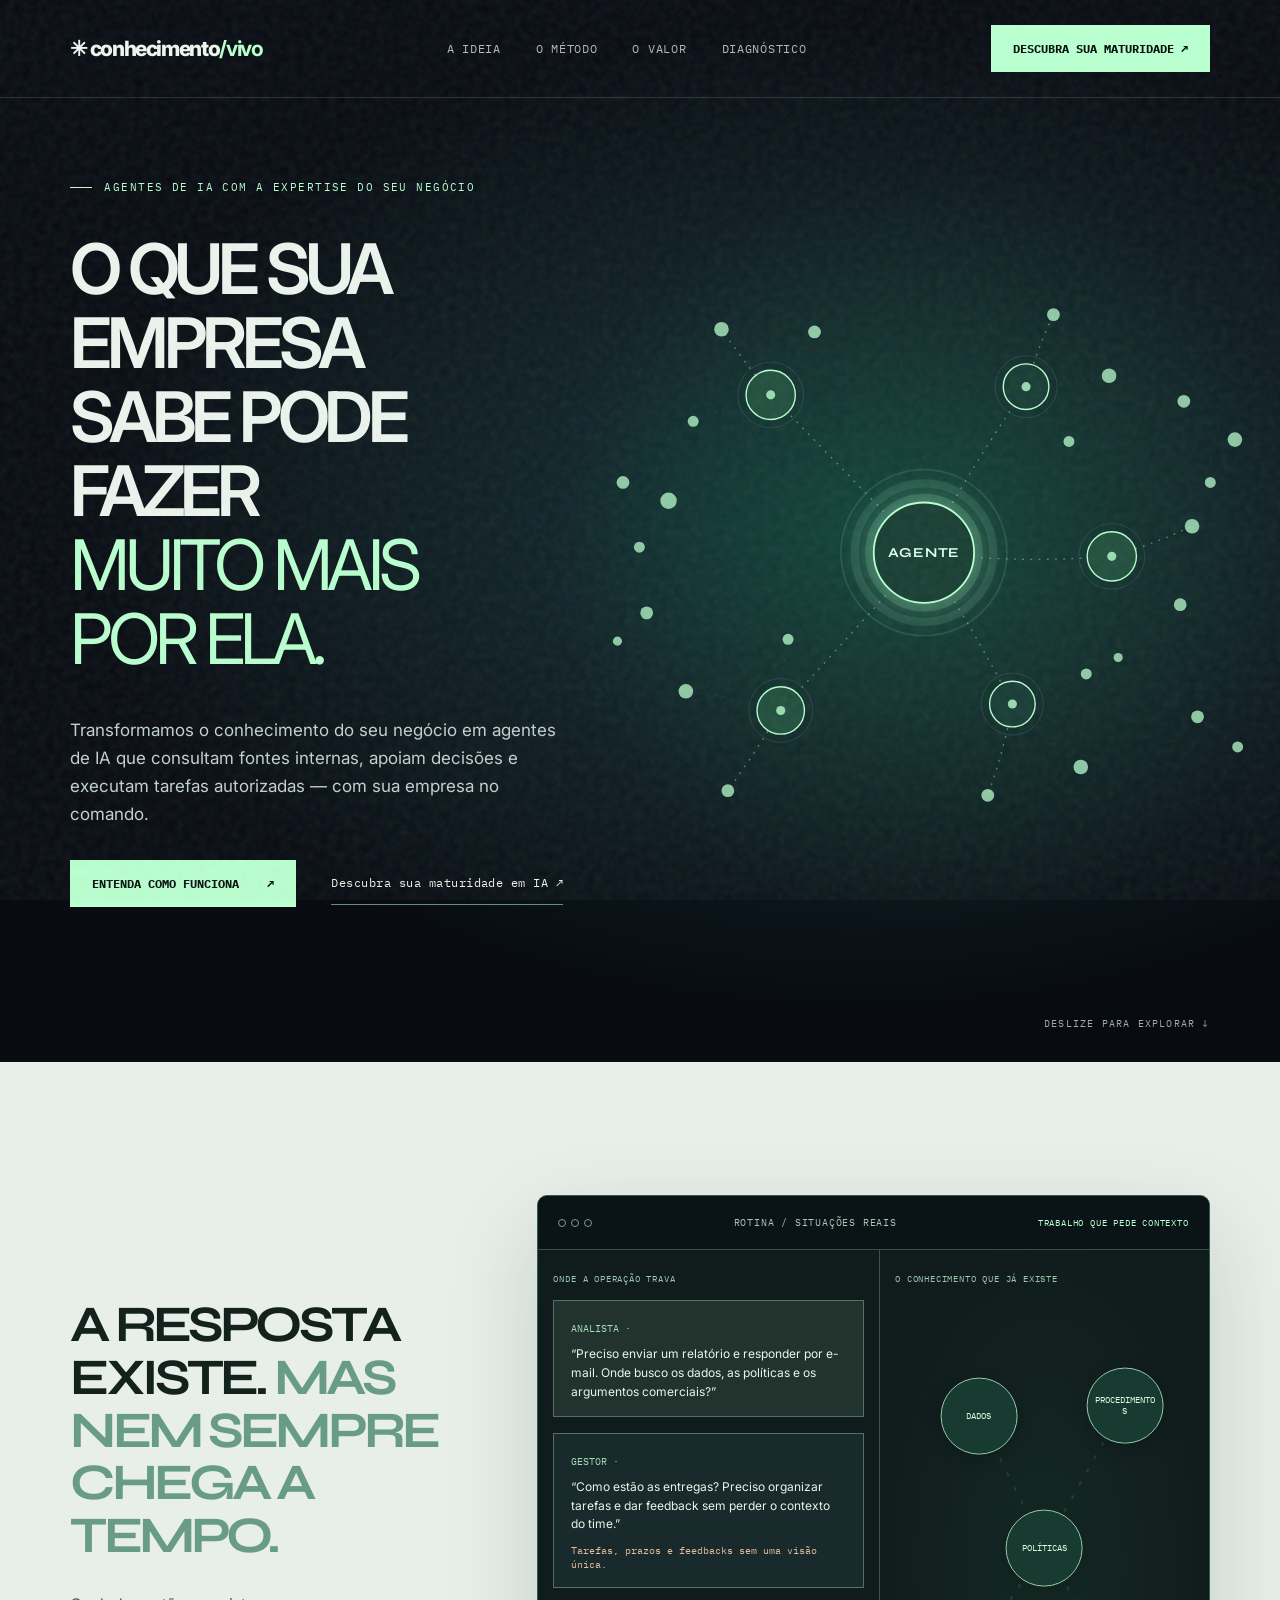
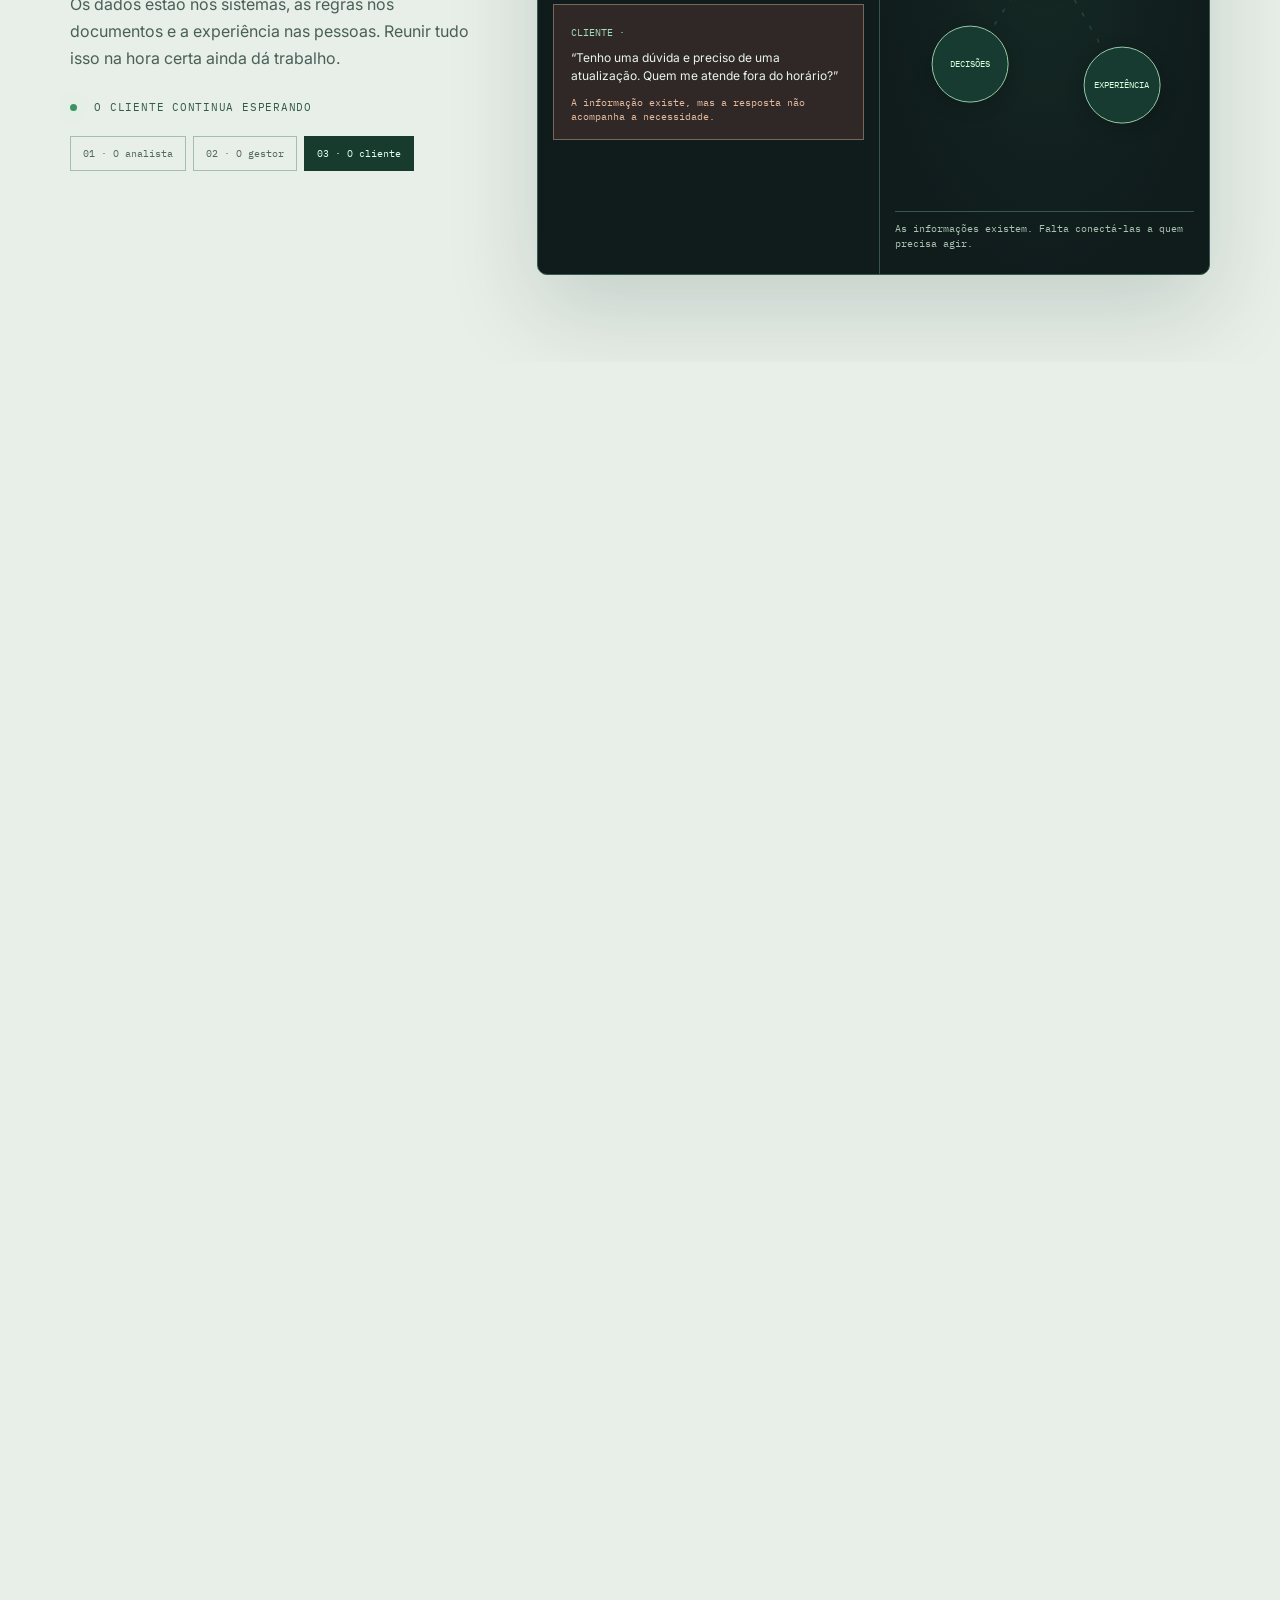
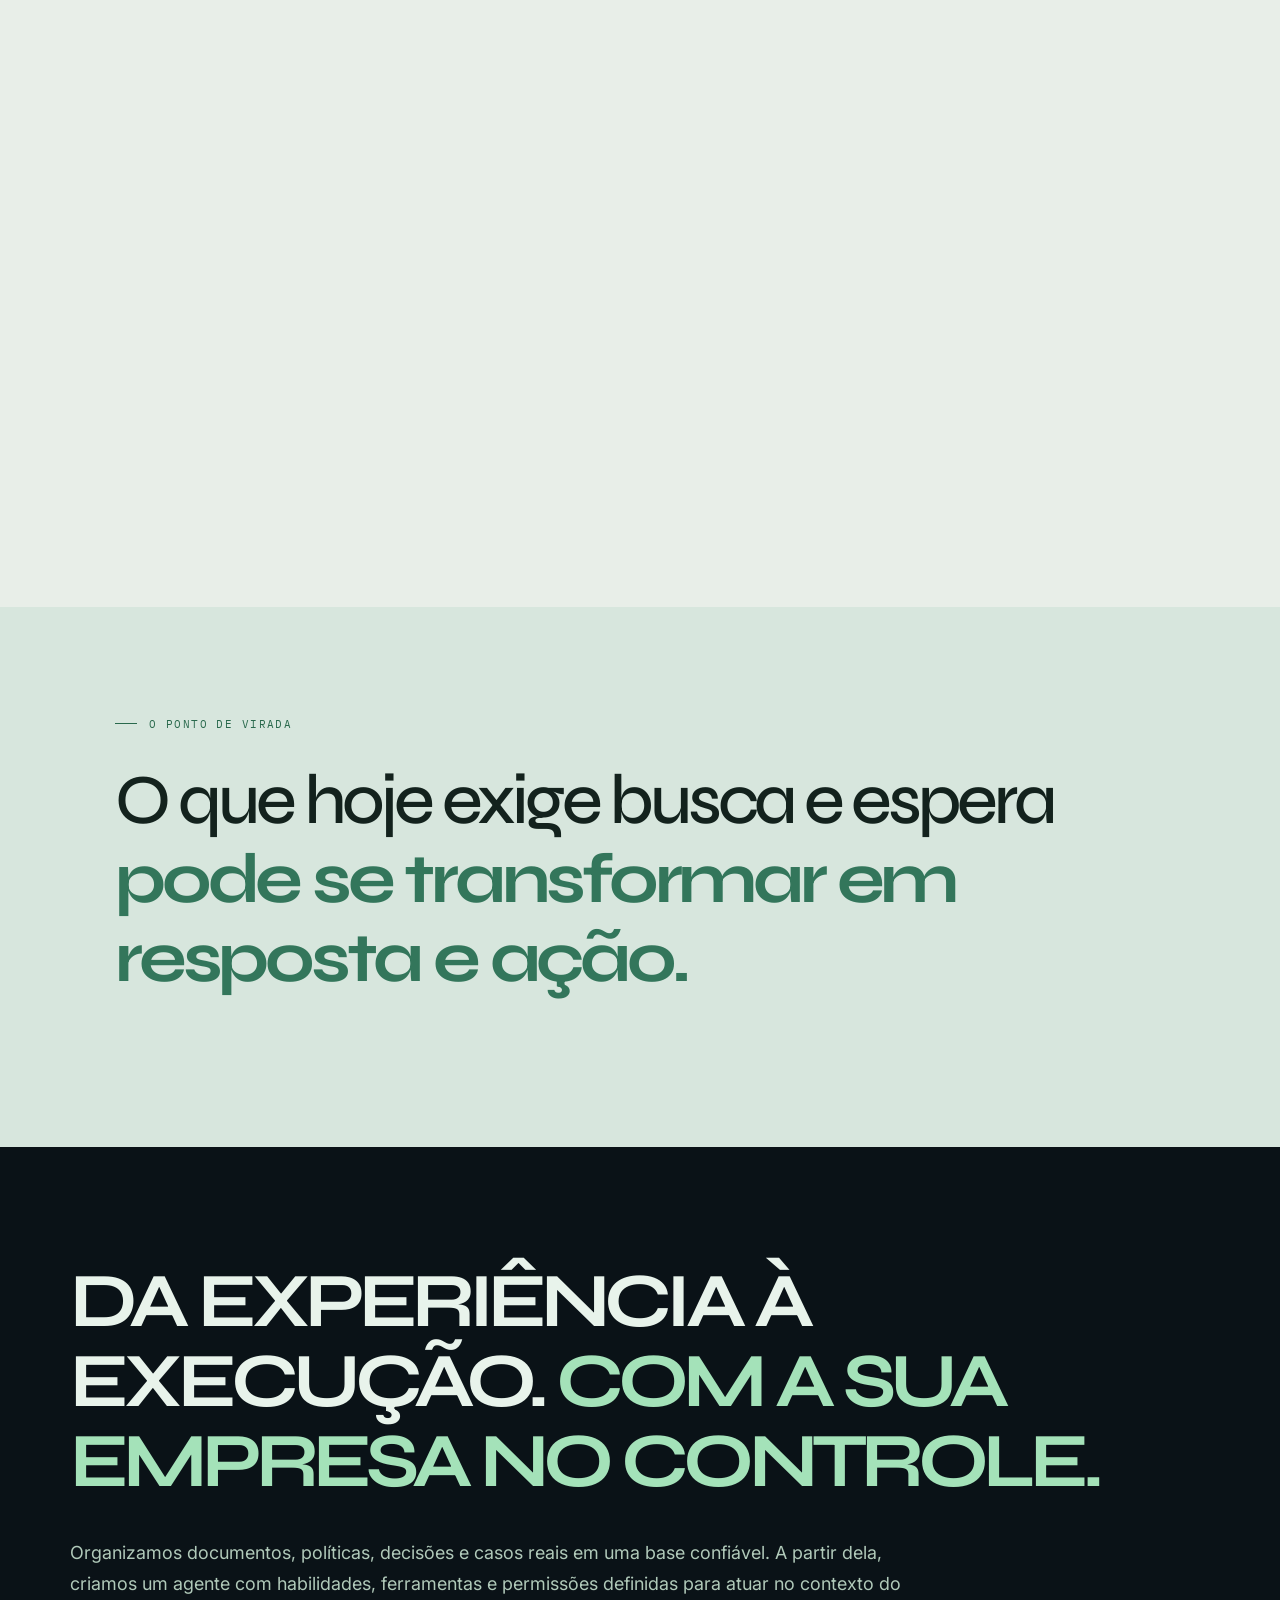
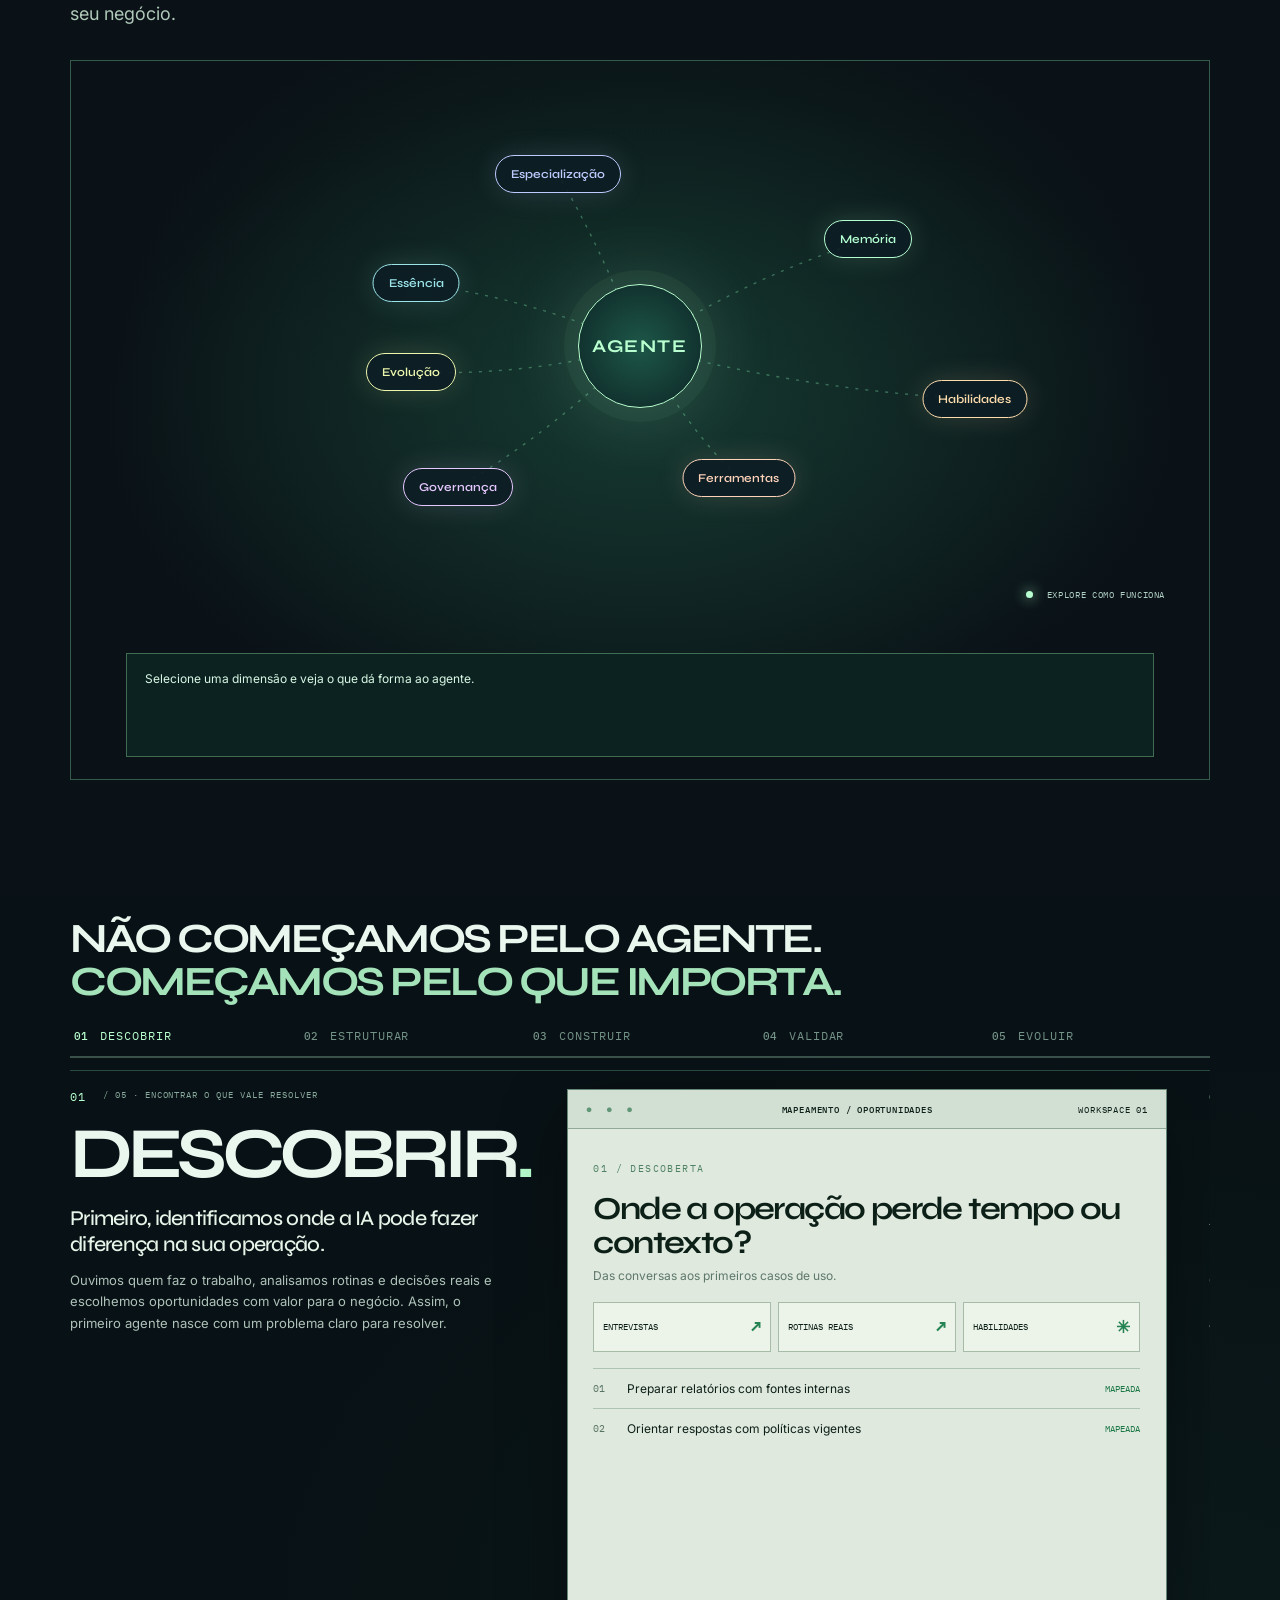
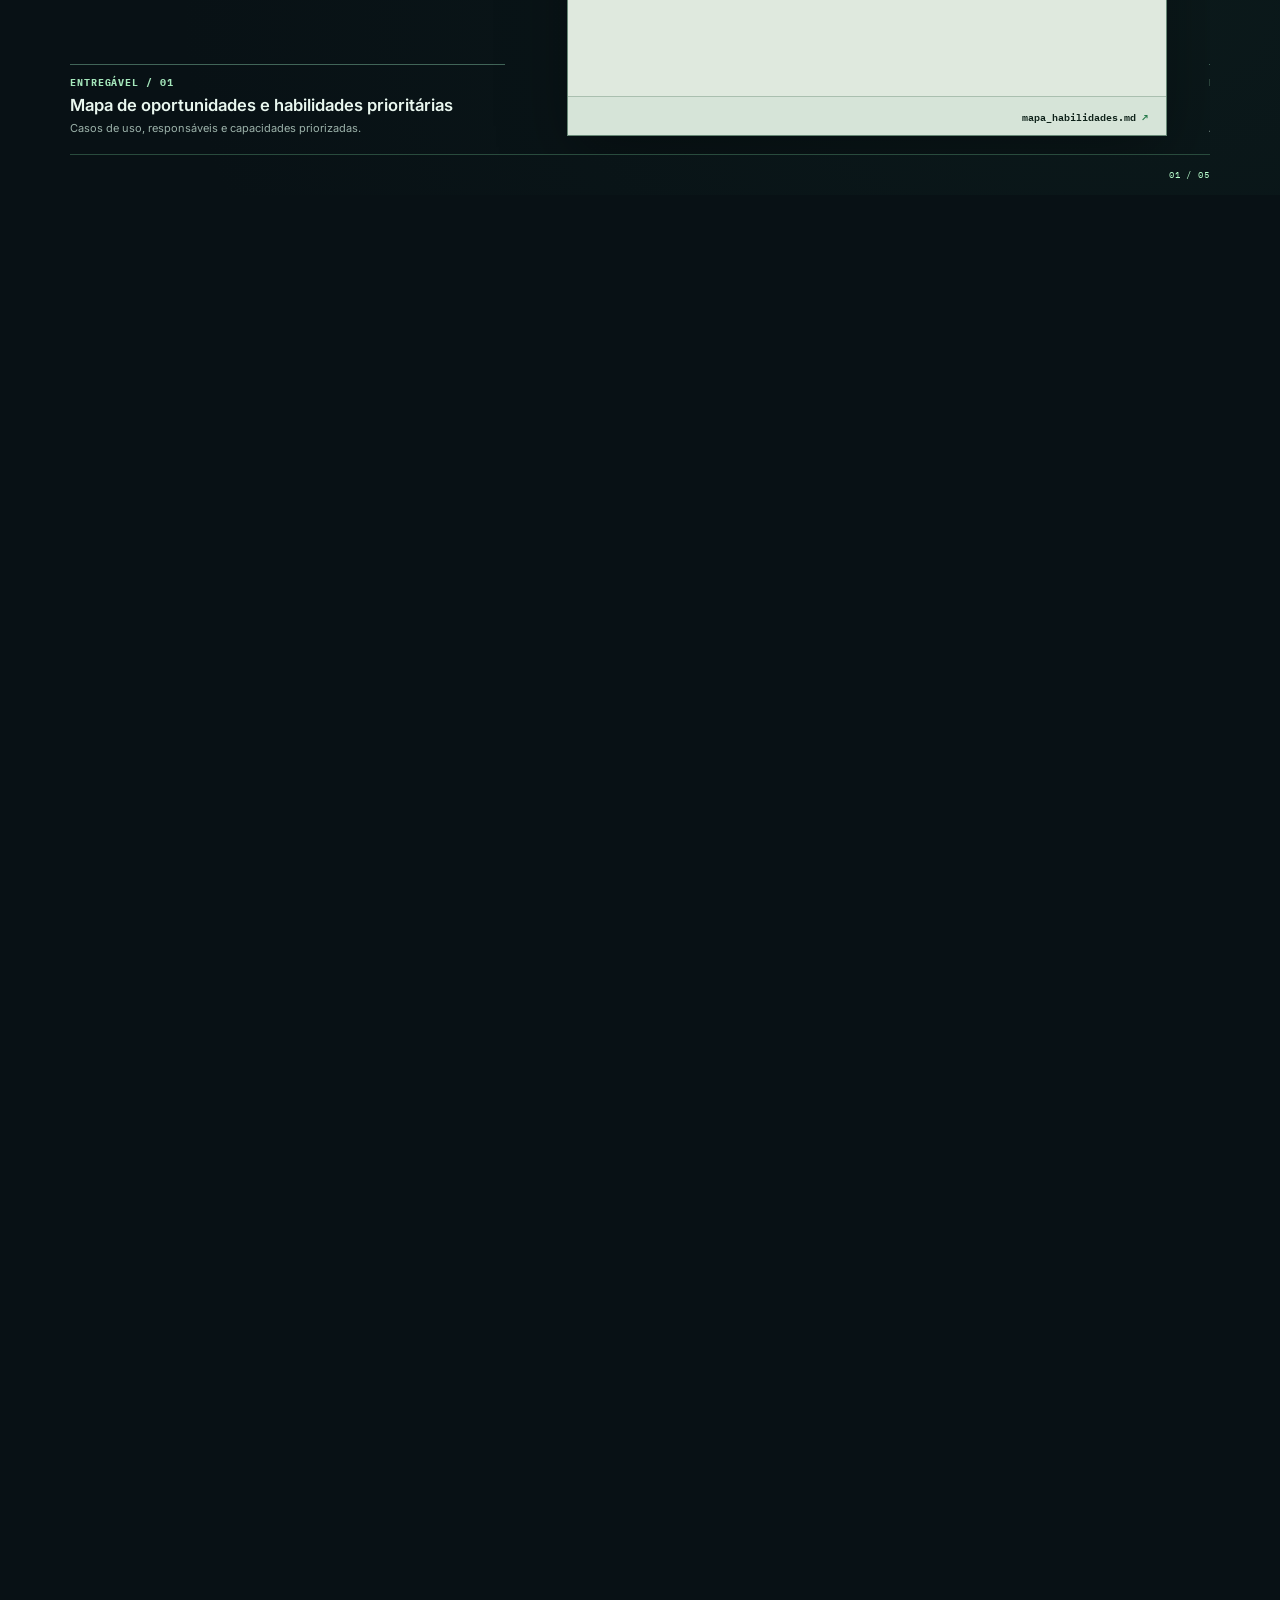
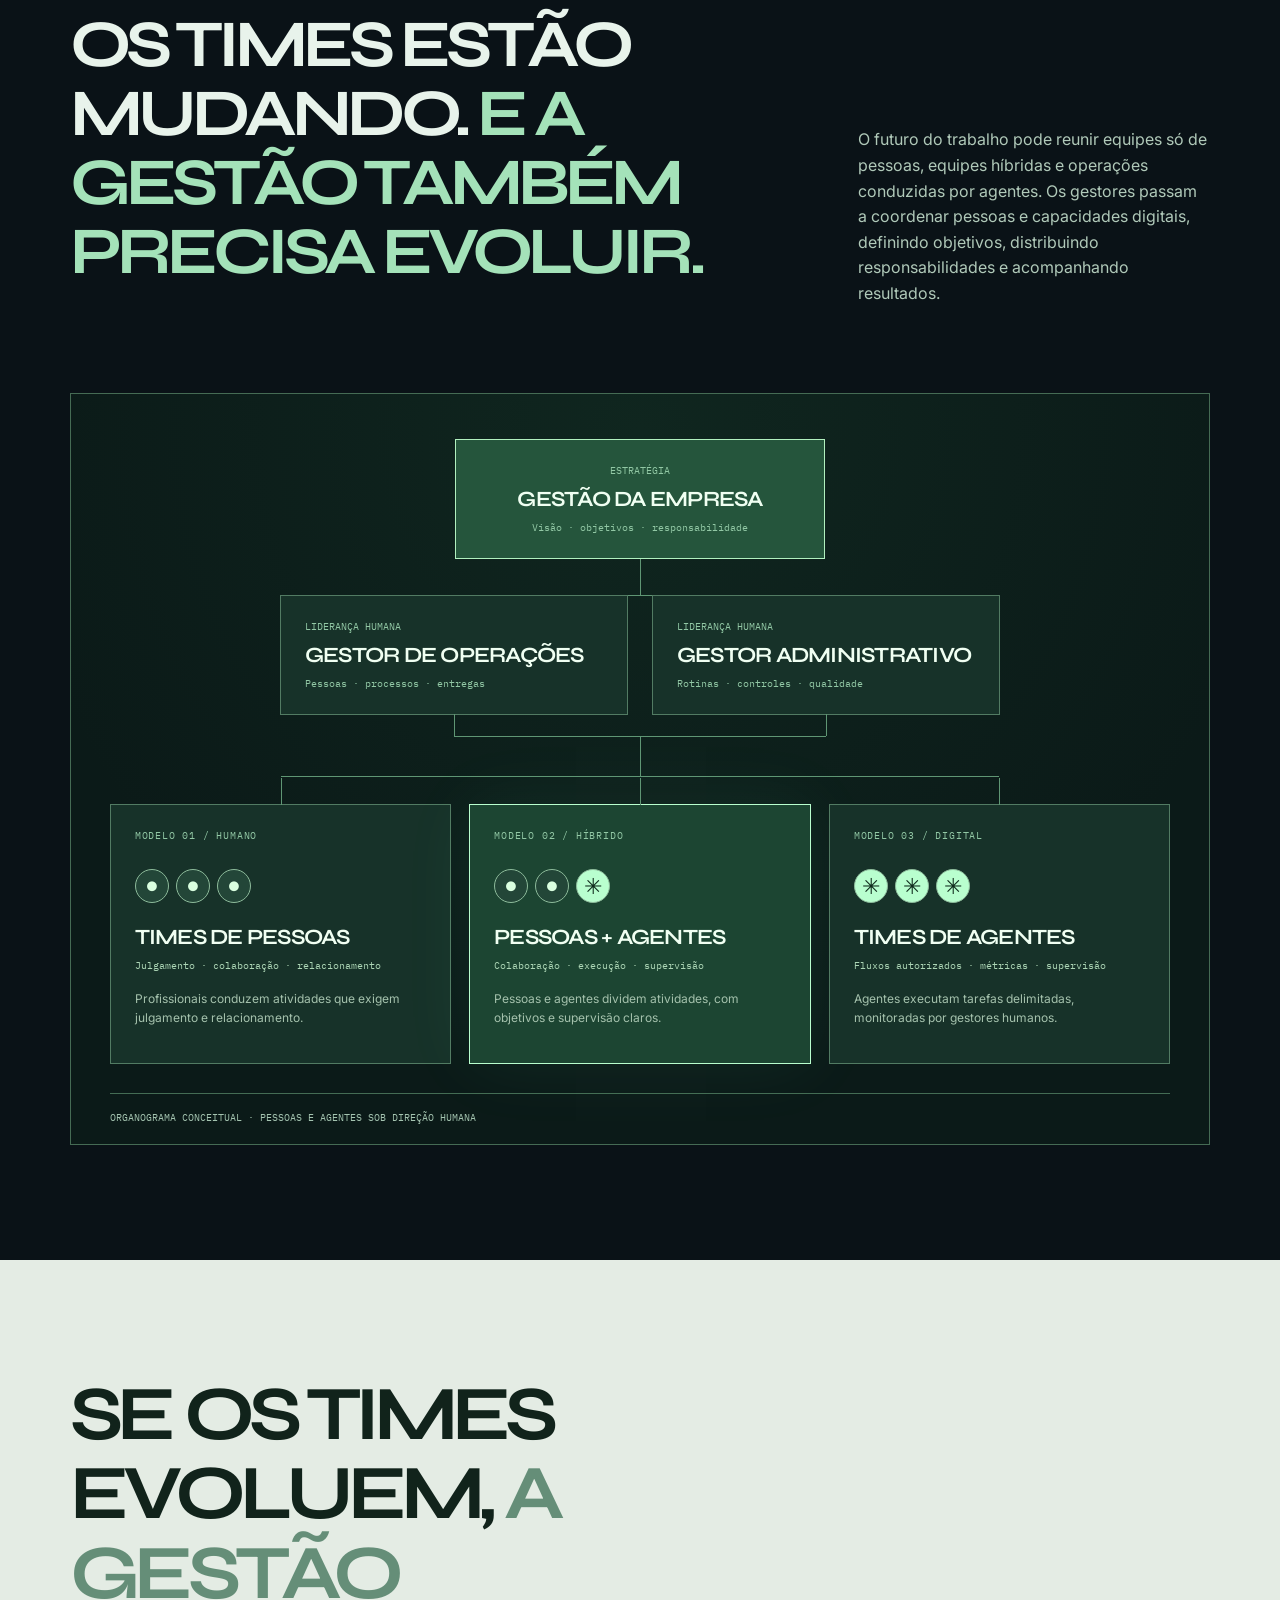
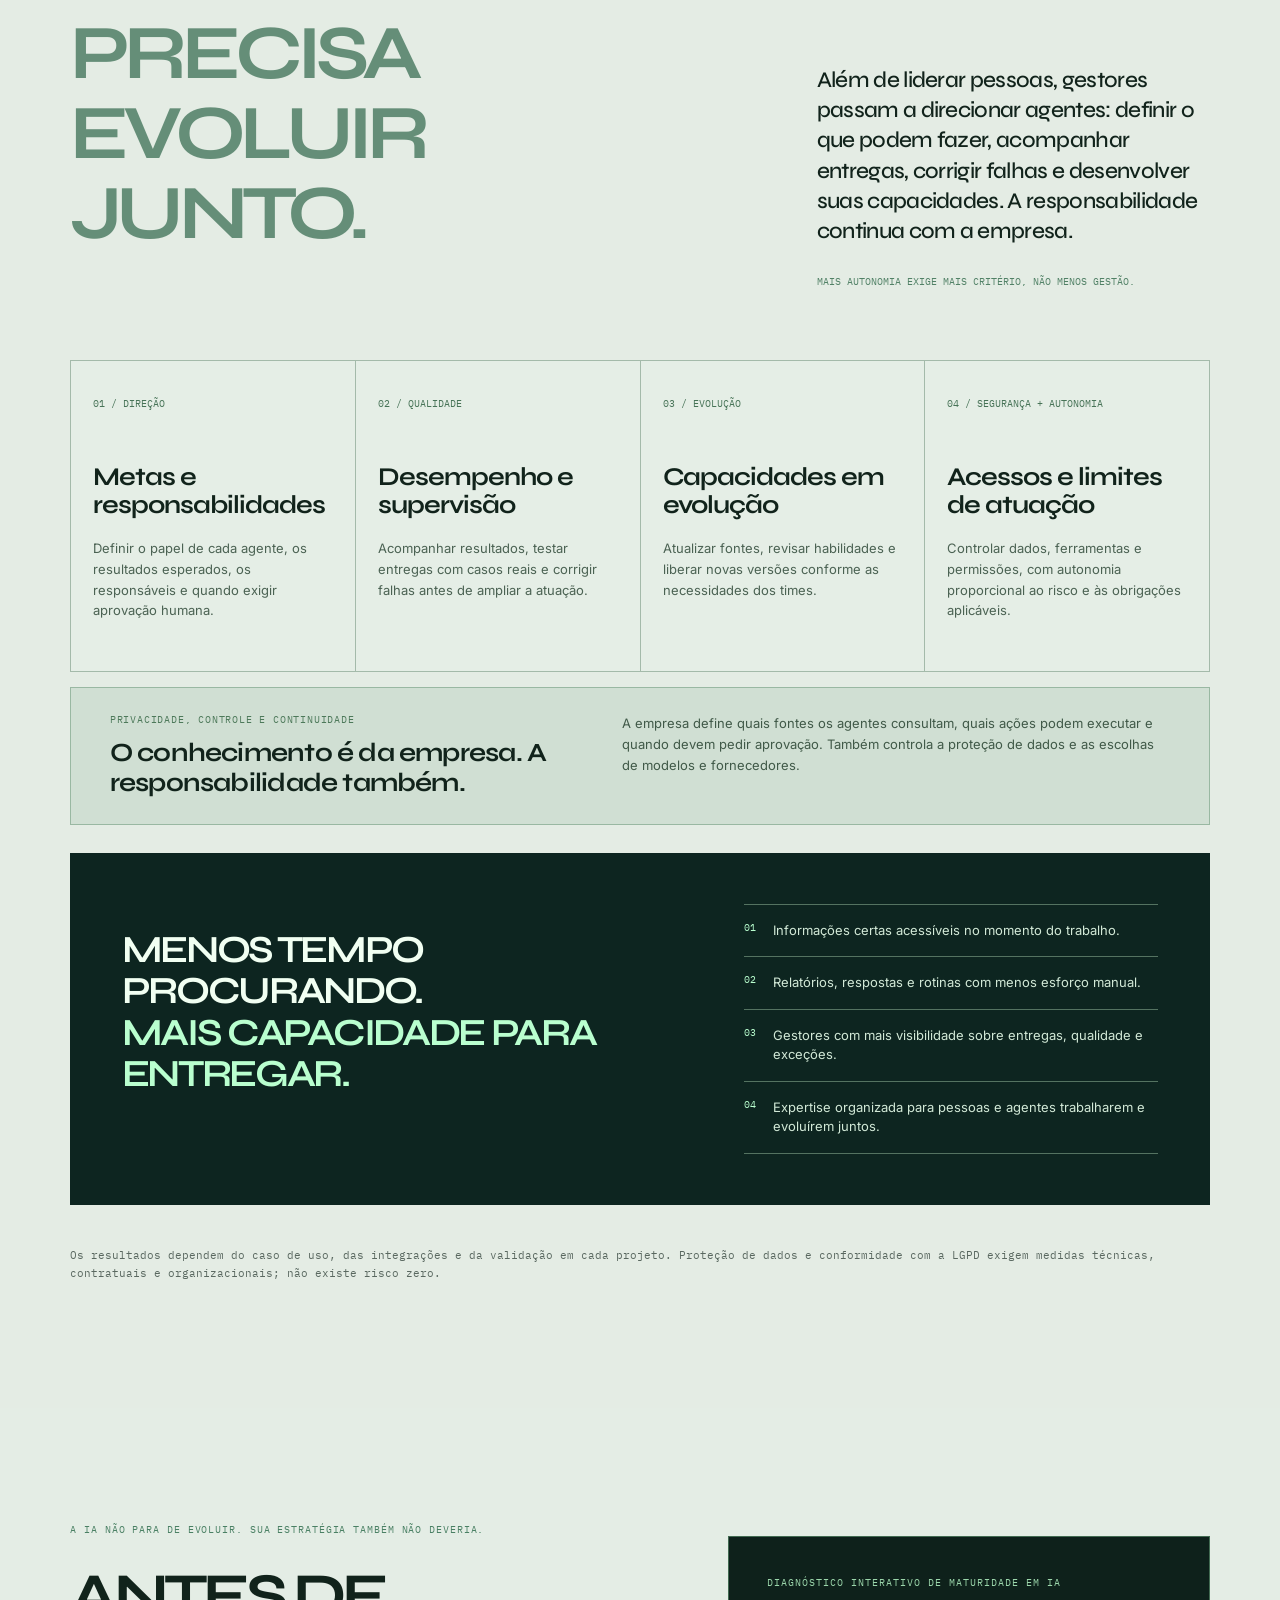
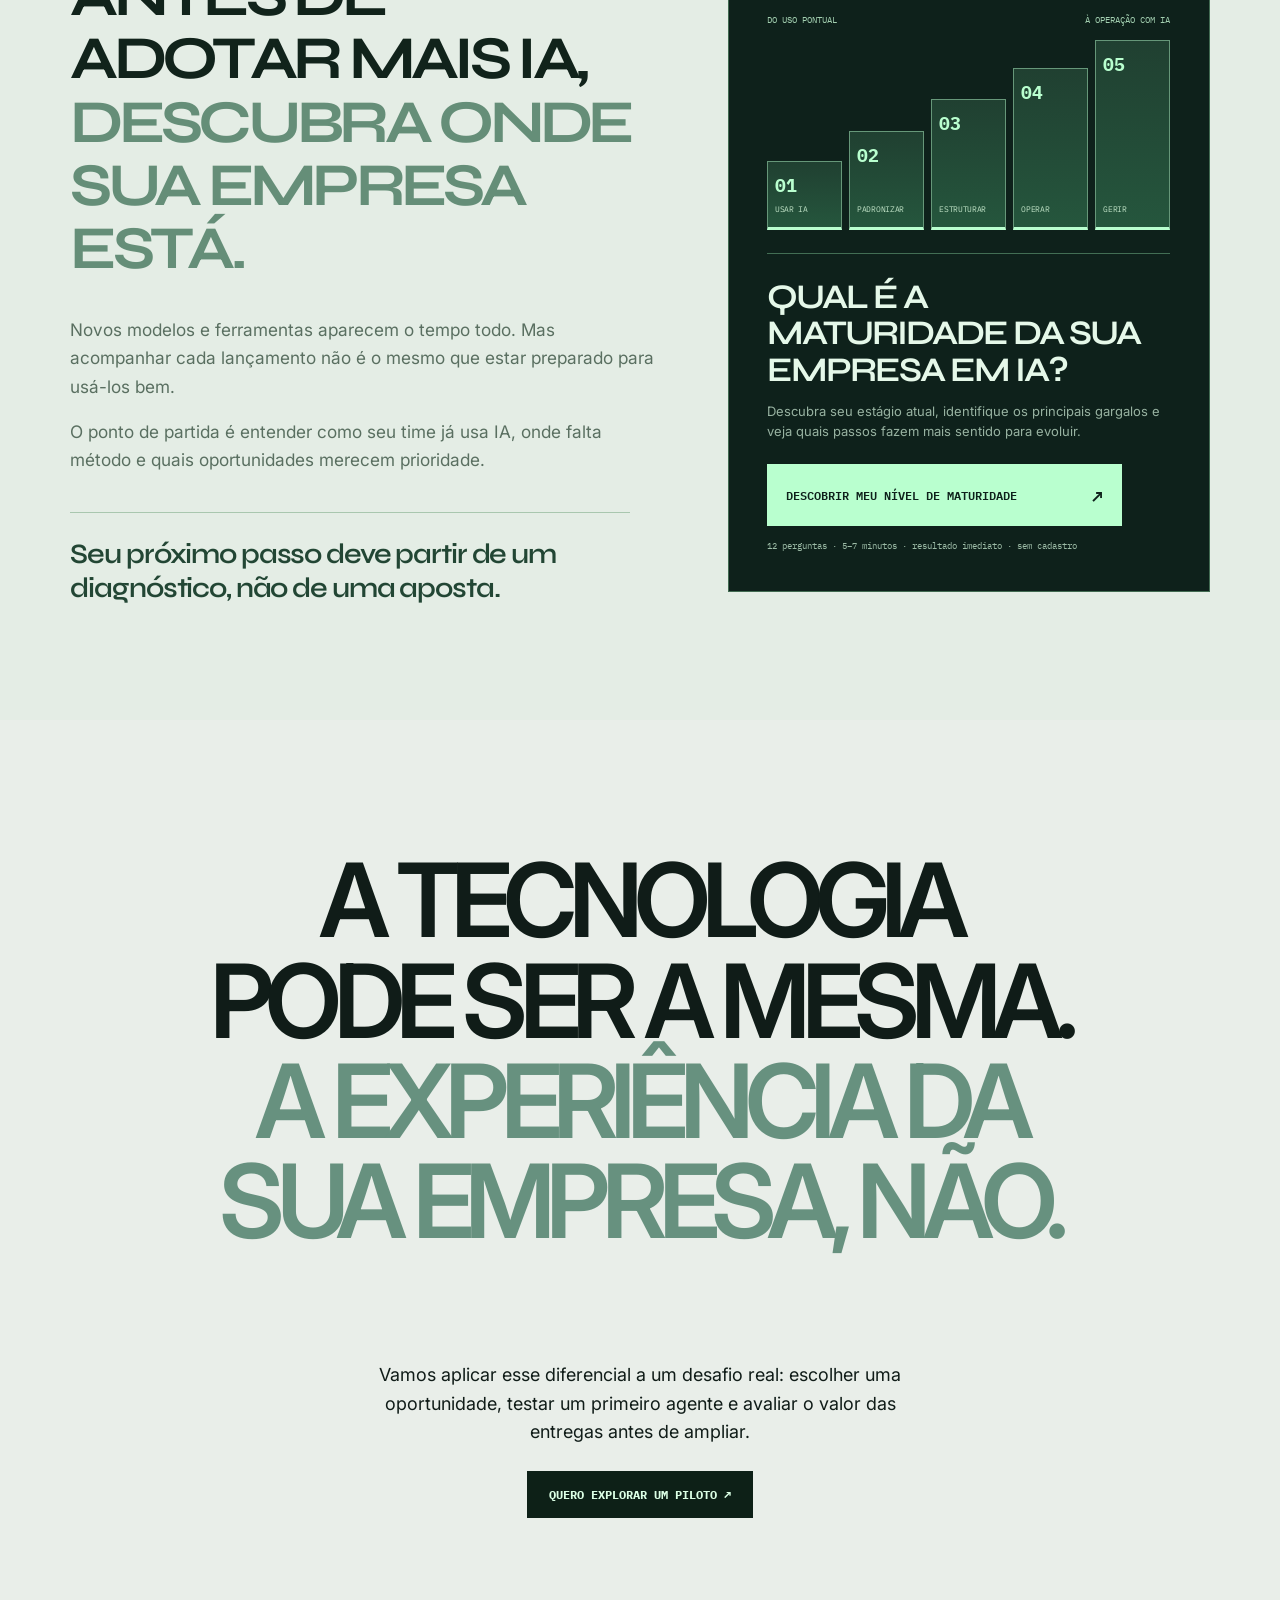
==== index.html @ 3fae603f "revert(v14): restaurar landing exatamente como V13 aprovada" ====
<!doctype html>
<html lang="pt-BR"><head><meta charset="UTF-8"><meta name="viewport" content="width=device-width,initial-scale=1"><meta name="theme-color" content="#080c12"><meta name="description" content="A inteligência da sua empresa está nas pessoas, nas decisões e nos critérios. Descubra como transformá-la em IA especializada, estruturada e avaliável."><title>Conhecimento Vivo — Transforme conhecimento em um ativo digital</title><link rel="preconnect" href="https://fonts.googleapis.com"><link rel="preconnect" href="https://fonts.gstatic.com" crossorigin><link href="https://fonts.googleapis.com/css2?family=IBM+Plex+Mono:wght@400;500;600&family=Inter:wght@400;500;600;700&family=Syne:wght@400;500;600;700;800&display=swap" rel="stylesheet"><style>
:root{--bg:#080c12;--fg:#ecf5ee;--muted:#9babaa;--a:#b9ffcf;--line:#29403f;--display:Syne,Arial,sans-serif;--mono:'IBM Plex Mono',monospace}*{box-sizing:border-box}html{scroll-behavior:smooth}body{margin:0;background:var(--bg);color:var(--fg);font-family:Inter,Arial,sans-serif;overflow-x:hidden}a{color:inherit;text-decoration:none}button{font:inherit;cursor:pointer}button:focus-visible,a:focus-visible{outline:3px solid var(--a);outline-offset:4px}::selection{background:var(--a);color:var(--bg)}.grain{pointer-events:none;position:fixed;inset:0;z-index:12;opacity:.08;background-image:url("data:image/svg+xml,%3Csvg viewBox='0 0 180 180' xmlns='http://www.w3.org/2000/svg'%3E%3Cfilter id='n'%3E%3CfeTurbulence type='fractalNoise' baseFrequency='.62' numOctaves='3' stitchTiles='stitch'/%3E%3C/filter%3E%3Crect width='100%25' height='100%25' filter='url(%23n)'/%3E%3C/svg%3E")}.nav{position:absolute;z-index:15;top:0;left:0;right:0;display:flex;align-items:center;justify-content:space-between;padding:25px 5.5%;border-bottom:1px solid #ffffff24}.mark{font-weight:800;letter-spacing:-.065em;font-size:21px}.mark b{color:var(--a)}.navlinks{display:flex;align-items:center;gap:35px;font:12px var(--mono);text-transform:uppercase;letter-spacing:.06em}.navlinks a{opacity:.74;transition:opacity .2s}.navlinks a:hover{opacity:1}.nav .action,.primary{border:1px solid var(--a);background:var(--a);color:#08120e;padding:15px 21px;font:700 12px var(--mono);text-transform:uppercase;display:inline-flex;gap:28px;align-items:center;justify-content:space-between;transition:transform .2s,box-shadow .2s}.nav .action:hover,.primary:hover{transform:translateY(-3px);box-shadow:0 12px 45px #aaffbd28}.hamburger{display:none;background:none;color:white;border:1px solid #ffffff55;padding:9px 12px}.hero{min-height:min(950px,100svh);min-height:max(720px,100svh);position:relative;isolation:isolate;display:flex;align-items:center;overflow:hidden}.hero:before{content:"";position:absolute;z-index:-2;inset:0;background:radial-gradient(ellipse at 67% 49%,#0c3838 0,#102429 24%,#080c12 64%)}#livingCanvas{position:absolute;inset:0;z-index:-1;width:100%;height:100%;opacity:.98}.hero-content{padding:155px 5.5% 95px;width:min(100%,1100px);position:relative;z-index:2;pointer-events:none}.hero-content a,.hero-content button{pointer-events:auto}.eyebrow{font:11px var(--mono);letter-spacing:.13em;text-transform:uppercase;color:var(--a);display:flex;align-items:center;gap:12px}.eyebrow:before{content:"";display:block;width:22px;height:1px;background:var(--a)}h1,h2,h3,p{margin-top:0}.hero h1{font-size:clamp(63px,8.5vw,146px);line-height:.92;letter-spacing:-.095em;font-weight:600;max-width:1180px;margin:38px 0 40px}.hero h1 em{font-style:normal;font-weight:400;color:var(--a)}.hero h1 .outline{-webkit-text-stroke:1px #d1fbe0;color:transparent}.hero-copy{max-width:490px;font-size:clamp(16px,1.35vw,20px);line-height:1.65;color:#c2d1cf}.hero-actions{display:flex;align-items:center;gap:35px;margin-top:32px;flex-wrap:wrap}.underlink{font:12px var(--mono);letter-spacing:.04em;border-bottom:1px solid #b9ffcf88;padding:14px 0}.hero-footer{position:absolute;bottom:32px;left:5.5%;right:5.5%;z-index:2;display:flex;justify-content:flex-end;align-items:center;font:10px var(--mono);letter-spacing:.12em;color:#9dacaa}.orbit-label{position:absolute;right:8%;top:36%;z-index:1;color:#bafed0;font:10px var(--mono);letter-spacing:.14em;text-align:right;opacity:.7}.section{padding:130px 5.5%}.section-top{font:11px var(--mono);color:var(--a);letter-spacing:.13em;text-transform:uppercase;margin-bottom:34px;display:flex;justify-content:space-between}.big{font-size:clamp(48px,7.3vw,118px);font-weight:600;letter-spacing:-.085em;line-height:.98;max-width:1300px}.big i{font-style:normal;color:#8fa7a3}.manifesto{background:#e8efe9;color:#0b1817;position:relative;overflow:hidden}.manifesto .section-top{color:#456a62}.manifesto .big{max-width:1250px}.manifesto .big i{color:#72988d}.manifesto-grid{margin-top:95px;border-top:1px solid #879d96;display:grid;grid-template-columns:1fr 1fr;gap:8vw;padding-top:30px}.manifesto-grid p{font-size:clamp(20px,2vw,31px);letter-spacing:-.035em;line-height:1.35}.manifesto-grid .micro{font:12px var(--mono);line-height:1.8;letter-spacing:.03em;max-width:450px}.kicker{font:11px var(--mono);color:#6c8981;letter-spacing:.08em}.transition{height:90vh;min-height:550px;display:grid;place-items:center;position:relative;overflow:hidden;background:#070d11}.transition .halo{position:absolute;width:min(75vw,800px);aspect-ratio:1;border:1px solid #9cffb333;border-radius:50%;box-shadow:0 0 140px #43d1a918,inset 0 0 120px #43d1a918}.transition .halo:before,.transition .halo:after{content:"";position:absolute;inset:12%;border:1px solid #9cffb333;border-radius:50%;animation:rotate 22s linear infinite}.transition .halo:after{inset:29%;border-style:dashed;animation-direction:reverse}.transition h2{text-align:center;position:relative;font-size:clamp(55px,8vw,130px);letter-spacing:-.09em;line-height:1.01;font-weight:600}.transition h2 em{font-style:normal;color:var(--a)}@keyframes rotate{to{transform:rotate(360deg)}}.method{background:#111a1f}.method .big{max-width:1040px}.timeline{display:grid;grid-template-columns:repeat(4,1fr);border-top:1px solid #55706c;margin-top:86px}.timeline article{padding:30px 24px 10px 0;border-right:1px solid #34514b;min-height:260px}.timeline article:not(:first-child){padding-left:24px}.timeline article:last-child{border:0}.timeline .num{font:12px var(--mono);color:var(--a)}.timeline h3{font-size:clamp(22px,2.2vw,35px);letter-spacing:-.05em;margin:44px 0 14px}.timeline p{font-size:14px;line-height:1.65;color:#aabbb7;max-width:245px}.proof{background:#d1fedf;color:#101e19}.proof .section-top{color:#385d4f}.proof .big{max-width:1000px}.case-rows{margin-top:78px}.case-row{display:flex;gap:20px;border-top:1px solid #7daca0;padding:26px 0;align-items:baseline;justify-content:space-between}.case-row strong{font-size:clamp(22px,3.3vw,44px);letter-spacing:-.05em;font-weight:600}.case-row span{font:11px var(--mono);text-transform:uppercase;min-width:130px}.case-row p{max-width:420px;font-size:14px;line-height:1.5;margin:0}.fine{font:11px var(--mono);opacity:.68;margin-top:25px}.diagnostic{background:#070b10;padding-bottom:150px;position:relative}.diag-intro{display:grid;grid-template-columns:1.3fr .7fr;gap:50px;align-items:end}.diag-intro p{font-size:18px;color:#b9cdca;line-height:1.6;max-width:425px}.diag-frame{margin-top:66px;background:radial-gradient(circle at 70% 30%,#193931 0%,#111b20 40%,#0c1118 100%);border:1px solid #436259;min-height:550px;position:relative;overflow:hidden;box-shadow:0 40px 120px #0009}.diag-frame:before{content:"";position:absolute;width:540px;height:540px;right:-170px;top:-145px;border-radius:50%;border:1px solid #a4fabc30;box-shadow:0 0 0 70px #92ffaf08,0 0 0 140px #92ffaf05;pointer-events:none}.diag-head{position:relative;display:flex;align-items:center;justify-content:space-between;padding:26px 34px;border-bottom:1px solid #ffffff23;font:11px var(--mono);color:#baf3c9;letter-spacing:.08em}.track{height:3px;background:#314943}.fill{height:100%;width:0%;background:var(--a);transition:width .55s}.diag-body{padding:45px min(6vw,72px) 50px;max-width:950px;position:relative;min-height:400px}.diag-body h3{font-size:clamp(28px,4vw,58px);line-height:1.1;letter-spacing:-.065em;font-weight:500;max-width:850px;margin:25px 0 33px}.options{display:grid;grid-template-columns:1fr 1fr;gap:12px}.option{text-align:left;color:#e9f4ef;background:#17262a99;border:1px solid #57736e;padding:19px 20px;min-height:80px;font-size:14px;line-height:1.4;display:flex;align-items:center;justify-content:space-between;gap:15px;transition:background .2s,border .2s,transform .2s}.option span{color:var(--a);font:12px var(--mono)}.option:hover{background:#315348;border-color:#bdffd2;transform:translateY(-2px)}.diag-foot{position:relative;border-top:1px solid #ffffff25;display:flex;justify-content:space-between;padding:19px 34px;color:#91b4a9;font:10px var(--mono);letter-spacing:.04em}.back{border:0;background:none;color:#d5efdc;font:11px var(--mono);padding:6px}.back:disabled{opacity:.3}.results{max-width:750px}.results h3{margin-bottom:18px}.results p{line-height:1.65;color:#b9cbc7;max-width:650px}.result-grid{display:grid;grid-template-columns:repeat(3,1fr);gap:10px;margin:30px 0}.result-grid div{border:1px solid #4a7064;padding:16px;background:#13251f}.result-grid small{display:block;color:#93bbaa;font:10px var(--mono);margin-bottom:12px}.result-grid b{font-size:15px;font-weight:600}.result-actions{display:flex;gap:12px;align-items:center;flex-wrap:wrap;margin:28px 0}.secondary{padding:15px 22px;border:1px solid #9ac9b4;color:#eaffeb;background:none;font:12px var(--mono)}.closing{background:#e9eee9;color:#101c18;text-align:center;min-height:670px;display:flex;flex-direction:column;align-items:center;justify-content:center}.closing .section-top{color:#496f60}.closing .big{font-size:clamp(53px,8vw,127px)}.closing .big i{color:#67917f}.closing p{max-width:560px;font-size:18px;line-height:1.6;margin:24px auto}.closing .primary{background:#0d2017;color:#dbffe5;border-color:#0d2017}.closing small{font:10px var(--mono);opacity:.6;display:block;margin-top:22px}footer{display:flex;align-items:center;justify-content:space-between;padding:35px 5.5%;font:11px var(--mono);color:#a2b3ae;gap:20px}footer b{font:700 21px var(--display);color:#e9f9ed;letter-spacing:-.06em}footer b span{color:var(--a)}.reveal{opacity:0;transform:translateY(30px);transition:opacity .8s,transform .8s}.reveal.visible{opacity:1;transform:translateY(0)}@media(max-width:800px){.nav{padding:20px 6%}.navlinks{display:none;position:absolute;left:0;right:0;top:73px;flex-direction:column;align-items:stretch;padding:24px;background:#101b1c;border-bottom:1px solid #58806c}.navlinks.open{display:flex}.hamburger{display:block}.nav>.action{display:none}.hero{min-height:800px}.hero-content{padding:130px 6% 120px}.hero h1{font-size:clamp(60px,12vw,95px)}.hero-copy{max-width:380px}#livingCanvas{opacity:.65}.orbit-label{display:none}.hero-footer{left:6%;right:6%}.section{padding:90px 6%}.manifesto-grid,.diag-intro{grid-template-columns:1fr}.manifesto-grid{margin-top:60px;gap:20px}.timeline{grid-template-columns:1fr 1fr}.timeline article:nth-child(2){border:0}.timeline article:nth-child(n+3){border-top:1px solid #34514b}.case-row{display:block}.case-row span{display:block;margin-bottom:15px}.case-row p{margin-top:12px}.diag-body{padding:33px 22px}.options{grid-template-columns:1fr}.diag-head,.diag-foot{padding-left:22px;padding-right:22px}.result-grid{grid-template-columns:1fr}footer{flex-wrap:wrap}}@media(max-width:480px){.hero h1{font-size:56px}.hero-actions{gap:15px}.hero-footer span:last-child{display:none}.big{font-size:clamp(45px,11vw,70px)}.timeline{grid-template-columns:1fr}.timeline article{border-right:0;border-top:1px solid #34514b!important;padding:24px 0!important;min-height:unset}.timeline h3{margin-top:22px}.diag-intro .big{font-size:48px}.diag-head span:first-child{font-size:9px}.transition h2{font-size:60px}}@media(prefers-reduced-motion:reduce){*,*:before,*:after{animation-duration:.01ms!important;transition-duration:.01ms!important;scroll-behavior:auto!important}.reveal{opacity:1;transform:none}}

/* V2.1 — Agent asset graph + editorial typography */
.hero{min-height:820px;align-items:center}.hero-content{width:60%;max-width:920px;padding-top:180px;padding-bottom:155px}.hero h1{font-size:clamp(52px,6.5vw,112px);letter-spacing:-.072em;line-height:.98}.hero-copy{font-size:17px;max-width:515px}.hero-graph{position:absolute;inset:100px 0 45px 45%;z-index:0;overflow:visible;pointer-events:auto;background:radial-gradient(ellipse at 51% 49%,#143b3a75,transparent 55%)}#graphLines{position:absolute;inset:0;width:100%;height:100%;overflow:visible;pointer-events:none}.graph-edge{fill:none;stroke:#8fffc1;stroke-opacity:.4;stroke-width:1.4;stroke-dasharray:3 7;animation:dash 16s linear infinite}.minor-edge{stroke-opacity:.22;stroke-width:.8;stroke-dasharray:2 6}@keyframes dash{to{stroke-dashoffset:-250}}.graph-node{position:absolute;transform:translate(-50%,-50%);border:1px solid var(--node-color);background:#0d1e25e8;color:var(--node-color);box-shadow:0 0 28px color-mix(in srgb,var(--node-color) 15%,transparent);white-space:nowrap;transition:opacity .25s,transform .25s,box-shadow .25s;pointer-events:auto}.graph-node:hover,.graph-node.focus{transform:translate(-50%,-50%) scale(1.1);z-index:3;box-shadow:0 0 38px color-mix(in srgb,var(--node-color) 45%,transparent)}.graph-node.dim{opacity:.35}.graph-core{height:145px;width:145px;border-radius:50%;font:700 15px var(--display);letter-spacing:-.045em;background:radial-gradient(circle,#1d5748,#0d2425);box-shadow:0 0 0 14px #bcffd00a,0 0 80px #a8ffd033;white-space:normal}.graph-core:after{content:attr(data-detail);position:absolute;top:110%;left:50%;transform:translateX(-50%);font:10px var(--mono);white-space:nowrap;color:#d9ffed}.graph-major{border-radius:50px;padding:13px 17px;font:600 12px var(--display)}.graph-minor{border-radius:50px;padding:6px 9px;font:10px var(--mono);background:#0b161dd9}.graph-caption{position:absolute;bottom:2%;right:7%;font:10px var(--mono);letter-spacing:.07em;color:#b1cfc5}.status-dot{display:inline-block;width:7px;height:7px;border-radius:50%;background:#baffd1;box-shadow:0 0 13px #baffd1;margin-right:8px}.diag-invite-grid{display:grid;grid-template-columns:1.35fr .65fr;gap:8%;align-items:end}.diag-invite-grid .big{font-size:clamp(46px,6vw,98px)}.invite-side p{font-size:18px;line-height:1.65;color:#b9cfca}.invite-side small{display:block;margin-top:25px;font:10px/1.7 var(--mono);color:#809f95}.diagnostic-invite{background:radial-gradient(circle at 10% 85%,#174338,#080c12 62%)}.manifesto .big,.method .big,.proof .big{font-weight:700;letter-spacing:-.068em}@media(max-width:1100px){.hero-content{width:65%}.hero-graph{left:42%;opacity:.85}.hero h1{font-size:clamp(55px,7vw,88px)}}@media(max-width:800px){.hero{min-height:1060px;display:block}.hero-content{width:100%;padding:125px 6% 0;max-width:650px}.hero h1{font-size:clamp(49px,10vw,83px)}.hero-graph{inset:460px 0 78px 0;opacity:1}.hero-footer{bottom:24px}.diag-invite-grid{grid-template-columns:1fr;gap:30px}}@media(max-width:480px){.hero{min-height:1030px}.hero-content{padding-top:130px}.hero h1{font-size:49px}.hero-copy{font-size:15px}.hero-graph{top:520px;bottom:75px}.graph-core{width:107px;height:107px;font-size:12px}.graph-major{font-size:10px;padding:8px}.graph-minor{font-size:8px;padding:4px 6px}.graph-caption{font-size:8px;bottom:-15px}.hero-footer{font-size:8px}}@media(prefers-reduced-motion:reduce){.graph-edge{animation:none}}

/* Agent constellation, editorial refinement */
.hero-content{width:46%;z-index:3}.hero h1{font-size:clamp(49px,6vw,95px);line-height:1.04;letter-spacing:-.076em}
.hero-graph{left:43%;right:1%;top:105px;bottom:65px;overflow:hidden;border-radius:28%;background:radial-gradient(ellipse at center,#235b4e50,transparent 68%)}
.graph-node[hidden]{display:none!important}.graph-node{z-index:2}.graph-core{width:132px;height:132px;letter-spacing:.09em;font-size:18px;animation:agentBreath 5s ease-in-out infinite}
.graph-major{padding:11px 15px;font-size:12px}.graph-major.is-active{background:#31574c;transform:translate(-50%,-50%) scale(1.1);z-index:4}.graph-major.dim{opacity:.35}
.graph-minor{z-index:3;padding:6px 9px;font-size:10px;animation:appear .25s ease-out;pointer-events:none}.graph-info{position:absolute;left:8%;bottom:2%;max-width:360px;color:#d9f8e5;background:#091a20db;border-left:1px solid #b5ffd0;padding:13px 16px;font:12px/1.5 Inter,sans-serif;pointer-events:none;backdrop-filter:blur(8px)}
.graph-caption{bottom:1%;right:5%;font-size:8px}.graph-edge{stroke-opacity:.32}.minor-edge{stroke-opacity:.55}
@keyframes agentBreath{50%{box-shadow:0 0 0 20px #bcffd00b,0 0 95px #a8ffd04e}}@keyframes appear{from{opacity:0;filter:blur(5px)}to{opacity:1;filter:blur(0)}}
@media(max-width:1100px){.hero-content{width:49%}.hero-graph{left:40%}.hero h1{font-size:clamp(47px,6vw,80px)}}
@media(max-width:800px){.hero-content{width:100%}.hero-graph{inset:470px 2% 65px}.graph-info{max-width:70%;left:3%}}
@media(max-width:480px){.hero{min-height:1080px}.hero-graph{top:535px;bottom:75px}.hero h1{font-size:46px}.graph-major{font-size:10px;padding:7px 9px}.graph-core{width:100px;height:100px;font-size:14px}.graph-minor{font-size:9px;padding:5px}.graph-info{font-size:10px}}
@media(prefers-reduced-motion:reduce){.graph-core,.graph-minor{animation:none}}

/* Fix: keep graph labels and explanations in separate safe zones */
.hero-graph{overflow:visible;border-radius:0;mask-image:none}
.graph-info{left:7%;right:auto;bottom:2%;width:min(420px,70%);max-width:none;min-height:86px;box-sizing:border-box;z-index:6}
.graph-caption{right:5%;bottom:2%;max-width:140px;line-height:1.7;text-align:right;z-index:6}
.graph-minor{white-space:nowrap;z-index:5}
.hero-footer{z-index:8}
@media(max-width:800px){.graph-info{bottom:1%;left:4%;width:80%;max-width:none}.graph-caption{display:none}}
@media(max-width:480px){.hero-graph{overflow:visible}.graph-info{bottom:0%;width:88%;min-height:65px}}

/* Quadro 02 / cinematic specialized decision */
.decision-story{background:#e8eee8;color:#13221d;position:relative}
.decision-stage{position:sticky;top:0;min-height:100svh;display:grid;grid-template-columns:43% 57%;align-items:center;gap:2%;padding:95px 5.5% 48px;overflow:hidden}
.decision-copy{align-self:center;position:relative;z-index:2;padding-right:4%}.decision-copy .section-top{color:#517669;gap:18px;margin-bottom:35px}.decision-overline{font:11px var(--mono);letter-spacing:.17em;color:#507366;margin-bottom:20px}.decision-copy h2{font:700 clamp(39px,4.35vw,78px)/1.03 var(--display);letter-spacing:-.075em;margin:0 0 28px}.decision-copy h2 em{font-style:normal;color:#689c86}.decision-copy>p{font:16px/1.7 Inter,Arial,sans-serif;max-width:450px;color:#496058}.decision-copy>p strong{color:#172d24}.decision-status{display:flex;align-items:center;gap:9px;font:11px var(--mono);color:#325b4b;letter-spacing:.07em;margin-top:28px}.decision-status .status-dot{background:#3b9365}.scene-selector{display:flex;gap:7px;flex-wrap:wrap;margin-top:22px}.scene-tab{border:1px solid #a5bcb0;background:transparent;color:#50695d;padding:10px 12px;font:10px var(--mono);transition:background .25s,color .25s}.scene-tab.active,.scene-tab:hover{background:#173c2d;border-color:#173c2d;color:#e5ffee}
.decision-screen{min-width:0;height:min(76svh,680px);min-height:485px;border:1px solid #335c50;background:#101b1c;border-radius:10px;overflow:hidden;box-shadow:0 35px 90px #153d332c;position:relative;color:#e8f5eb}.screen-head{display:flex;align-items:center;justify-content:space-between;gap:12px;height:54px;padding:0 20px;background:#0a1417;border-bottom:1px solid #355249;font:10px var(--mono);color:#a8c4b8;letter-spacing:.08em}.screen-lights{display:flex;gap:5px}.screen-lights i{width:8px;height:8px;border:1px solid #7c9b92;border-radius:50%}.screen-clock{color:#baffd1}.screen-workspace{display:grid;grid-template-columns:115px 1fr;height:calc(100% - 54px)}.workspace-side{border-right:1px solid #2f4a43;padding:26px 13px;font:9px var(--mono);color:#829d95}.workspace-side>span{display:block;margin-bottom:30px}.workspace-side div{margin-bottom:24px}.workspace-side b{display:block;margin-top:5px;font-weight:400;color:#c4ddcd}.workspace-content{padding:22px 26px 16px;display:flex;flex-direction:column;min-width:0;overflow:hidden}.workspace-heading{display:flex;flex-direction:column;gap:7px;padding-bottom:17px;border-bottom:1px solid #31463f}.case-label{font:10px var(--mono);color:#95d7b4;letter-spacing:.1em}.workspace-heading strong{font:600 clamp(20px,2vw,31px)/1.15 var(--display);letter-spacing:-.045em}.workspace-heading small{font-size:11px;color:#8ba69b}.workspace-threads{flex:1;position:relative;display:flex;flex-direction:column;justify-content:center;gap:11px;min-height:0}.story-message{padding:15px 17px;border:1px solid #547165;background:#22332d;max-width:95%;opacity:.13;transform:translateY(18px) scale(.985);filter:blur(2px);transition:opacity .7s,transform .7s,filter .7s,background .7s}.story-message span{font:10px var(--mono);color:#a3dcb8}.story-message p{font:13px/1.55 Inter,Arial,sans-serif;margin:9px 0 0}.story-message small{display:block;margin-top:10px;font:10px/1.4 var(--mono);color:#e4bb9e}.story-message.from-document{margin-left:7%;background:#182a2b}.story-message.from-team{margin-left:14%;background:#302827;border-color:#76665b}.story-message.from-team small i{display:inline-block;height:6px;width:6px;border-radius:50%;background:#ffb082;margin-right:5px}.decision-story[data-scene="0"] .from-person,.decision-story[data-scene="1"] .from-person,.decision-story[data-scene="1"] .from-document,.decision-story[data-scene="2"] .story-message{opacity:1;transform:translateY(0) scale(1);filter:blur(0)}.workspace-bottom{display:flex;gap:10px;justify-content:space-between;font:8px var(--mono);color:#729587;padding-top:12px;border-top:1px solid #31463f}.scene-scroll-track{height:205svh;pointer-events:none}.scene-scroll-track>div{height:33.333%}.decision-conclusion{position:relative;background:#d7e6dd;padding:110px 5.5% 120px;overflow:hidden}.decision-conclusion-inner{max-width:1050px;margin:auto}.decision-conclusion p{font:500 clamp(35px,5.5vw,80px)/1.12 var(--display);letter-spacing:-.06em;margin:30px 0}.decision-conclusion strong{color:#33765b}.decision-conclusion .eyebrow{color:#29694c}.decision-conclusion .eyebrow:before{background:#29694c}.tiny-note{font:10px var(--mono);color:#5c7b6b;letter-spacing:.12em}
@media(max-width:980px){.decision-stage{grid-template-columns:1fr;gap:25px;padding:92px 5% 24px;align-content:center}.decision-copy{padding:0}.decision-copy .section-top{margin-bottom:12px}.decision-overline{margin-bottom:10px}.decision-copy h2{font-size:clamp(33px,6.5vw,55px);max-width:700px;margin-bottom:10px}.decision-copy>p{font-size:13px;line-height:1.5;max-width:650px;margin-bottom:10px}.decision-status{margin-top:12px}.scene-selector{margin-top:12px}.decision-screen{height:47svh;min-height:340px}.screen-workspace{grid-template-columns:85px 1fr}.workspace-content{padding:12px 15px}.workspace-heading{padding-bottom:10px}.workspace-threads{gap:7px}.story-message{padding:9px 12px}.story-message p{font-size:11px;line-height:1.35;margin-top:4px}.story-message small{margin-top:4px}.scene-scroll-track{height:165svh}}
@media(max-width:530px){.decision-stage{padding:84px 5% 12px}.decision-copy h2{font-size:clamp(30px,9vw,45px)}.decision-copy>p{font-size:12px}.decision-overline{font-size:9px}.decision-copy .section-top{font-size:9px}.scene-tab{padding:8px;font-size:9px}.decision-screen{min-height:370px;height:49svh}.screen-head{height:39px;padding:0 9px;font-size:8px}.screen-head>span:nth-child(2){max-width:150px}.screen-workspace{height:calc(100% - 39px);grid-template-columns:55px 1fr}.workspace-side{padding:14px 5px;font-size:7px}.workspace-side div{margin-bottom:15px}.workspace-content{padding:10px}.workspace-heading strong{font-size:18px}.workspace-heading small{font-size:9px}.story-message{padding:8px}.story-message span{font-size:8px}.story-message p{font-size:10px}.story-message small{font-size:8px}.workspace-bottom{font-size:7px}.decision-conclusion{padding:80px 6%}.decision-conclusion p{font-size:clamp(34px,9vw,58px)}}
@media(prefers-reduced-motion:reduce){.story-message{transition:none;filter:none}}

/* Narrative acts / cinematic edition */
.narrative-chapter{padding:115px 5.5%;overflow:hidden;position:relative}.chapter-dark{background:#0a1217;color:#e8f3eb}.chapter-light{background:#e5ece5;color:#11231b}.chapter-index{font:11px var(--mono);letter-spacing:.11em;color:#a8e7c2;display:flex;justify-content:space-between;border-bottom:1px solid currentColor;padding-bottom:20px;margin-bottom:65px;gap:20px}.chapter-light .chapter-index{color:#47745e}.chapter-title{font:700 clamp(42px,6vw,98px)/1.04 var(--display);letter-spacing:-.077em;max-width:1250px;margin:0 0 36px}.chapter-title em{font-style:normal;color:#a4e2b9}.chapter-light .chapter-title em{color:#658e78}.chapter-grid{display:grid;grid-template-columns:1.1fr .9fr;gap:8%;align-items:center}.chapter-grid p,.possibility-inner>p,.first-step>p,.diagnostic-invite p{font:17px/1.65 Inter,Arial,sans-serif;max-width:640px;opacity:.85}.chapter-grid p strong{opacity:1}.chapter-kicker{font:11px var(--mono);color:#8ac4a4;margin-bottom:25px}.fragment-field{min-height:500px;position:relative;background:radial-gradient(ellipse at center,#193b3540,transparent 65%);border:1px solid #ffffff12}.fragment-field div{position:absolute;border:1px solid #a9fbd07d;background:#162b2a;padding:13px 16px;border-radius:40px;font:11px var(--mono);letter-spacing:.07em;animation:fragmentFloat 8s ease-in-out infinite}.fragment-field div:nth-child(1){left:9%;top:12%}.fragment-field div:nth-child(2){right:10%;top:17%;animation-delay:-1s}.fragment-field div:nth-child(3){left:36%;top:37%;animation-delay:-3s}.fragment-field div:nth-child(4){right:8%;top:60%;animation-delay:-2s}.fragment-field div:nth-child(5){left:7%;top:69%;animation-delay:-4s}.fragment-field div:nth-child(6){left:24%;top:85%;animation-delay:-5s}.fragment-field div:nth-child(7){right:18%;top:82%;animation-delay:-2.5s}.fragment-field small{position:absolute;bottom:15px;left:16px;font:9px var(--mono);color:#6e9c88}@keyframes fragmentFloat{50%{transform:translate(8px,-13px)}}.possibility-inner{max-width:1150px}.possibility .chapter-title{font-size:clamp(48px,7vw,112px)}.capability-switch{display:grid;grid-template-columns:220px 1fr;gap:30px;margin-top:70px;border-top:1px solid #96ac9b;padding-top:30px}.capability-controls{display:flex;flex-direction:column;gap:9px}.capability-tab{text-align:left;background:none;border:1px solid #9eafa3;color:#4c6858;padding:16px;font:12px var(--mono)}.capability-tab.active{background:#133d2a;border-color:#133d2a;color:#e9ffeb}.capability-response{padding:20px 30px;background:#d5e4d8;min-height:220px}.capability-response>span{font:11px var(--mono);color:#426f53}.capability-response h3{font:600 clamp(30px,4vw,60px) var(--display);letter-spacing:-.06em;margin:18px 0}.capability-response p{font:16px/1.6 Inter,sans-serif;max-width:620px}.build-list{border-top:1px solid #628077}.build-item{display:grid;grid-template-columns:45px 1fr 20px;gap:15px;padding:25px 4px;border-bottom:1px solid #385249}.build-item>span{font:11px var(--mono);color:#a6e7bb}.build-item h3{font:600 28px var(--display);letter-spacing:-.05em;margin:0 0 9px}.build-item p{font:13px/1.5 Inter,sans-serif;color:#a9c1b6;margin:0}.build-item b{color:#baffd1}.return-scene>.chapter-title{max-width:1060px}.return-screen{max-width:1100px;margin:65px auto 20px;border:1px solid #799c87;background:#122322;color:#e9ffed;box-shadow:0 25px 80px #16452a24}.return-head{display:flex;justify-content:space-between;background:#071815;padding:20px 25px;font:11px var(--mono);gap:15px;color:#a0d8b8}.return-prompt{margin:35px auto;padding:25px;border:1px solid #72978a;background:#21352f;width:82%;font:18px/1.6 Inter,sans-serif}.return-agent{margin:0 auto 50px;width:82%;padding:30px;background:#173d31;border-left:3px solid #b9ffcf}.return-agent>span{font:11px var(--mono);color:#b9ffcf}.return-agent>p{font:19px/1.65 Inter,sans-serif;max-width:750px;margin:20px 0}.return-evidence{display:flex;flex-wrap:wrap;gap:12px}.return-evidence div{font:10px var(--mono);border:1px solid #57876a;padding:11px}.return-conclusion{font:500 clamp(25px,3vw,45px)/1.2 var(--display);letter-spacing:-.04em;max-width:1000px;margin:70px auto 0}.return-conclusion strong{color:#478b63}.teams-section>.chapter-title{max-width:1150px}.chapter-lead{font:18px/1.7 Inter,sans-serif;max-width:780px;color:#b0c9b9}.hybrid-team{display:flex;flex-direction:column;align-items:center;margin:80px auto 45px;max-width:950px}.team-leader{padding:26px 55px;border:1px solid #b4fbc5;font:600 23px var(--display);text-align:center;background:#153b2d}.team-leader span,.hybrid-workers span{display:block;font:10px var(--mono);color:#a4c9b2;margin-top:10px}.hybrid-lines{width:50%;height:75px;border:1px solid #63937a;border-top:0;margin-bottom:-1px}.hybrid-workers{display:grid;grid-template-columns:1fr 1fr;gap:25px;width:100%}.hybrid-workers>div{display:flex;flex-direction:column;align-items:center;text-align:center;gap:8px;padding:35px 15px;border:1px solid #577862;background:#122920;font-size:26px;color:#baffd1}.hybrid-workers strong{font:600 25px var(--display);color:#eaffeb}.chapter-footnote{font:11px/1.6 var(--mono);opacity:.65;margin-top:42px}.evolution-roadmap{display:grid;grid-template-columns:repeat(4,1fr);gap:12px;margin-top:75px}.evolution-step{background:#cbdccf;border-top:3px solid #3a8257;padding:22px;min-height:240px}.evolution-step small{font:11px var(--mono);color:#4b7158}.evolution-step strong{display:block;margin:45px 0 14px;font:600 22px var(--display)}.evolution-step p{font:13px/1.6 Inter,sans-serif}.layered-asset{border:1px solid #4e856c;padding:30px;text-align:center}.asset-inner{background:#24543a;padding:43px 15px;color:#deffeb;font:600 24px var(--display)}.asset-inner span{display:block;font:10px var(--mono);margin-top:12px}.asset-connectors{padding:25px;font:10px var(--mono);color:#a6dcc0}.asset-tech{display:grid;grid-template-columns:repeat(3,1fr);gap:7px}.asset-tech span{border:1px solid #649a76;padding:18px 6px;font:10px var(--mono)}.value-grid{display:grid;grid-template-columns:1fr 1fr;gap:13px;margin-top:65px}.value-grid article{padding:34px;border:1px solid #a1b9aa;background:#d8e5db}.value-grid small{font:10px var(--mono);color:#5d806a}.value-grid h3{font:600 clamp(25px,3vw,43px)/1.1 var(--display);letter-spacing:-.06em;margin:40px 0 20px}.value-grid p{font:15px/1.6 Inter,sans-serif;max-width:480px}.first-step{min-height:75svh;display:flex;flex-direction:column;justify-content:center}.first-step .chapter-title{max-width:1150px}.first-step-pill{display:flex;flex-wrap:wrap;gap:12px;margin-top:40px}.first-step-pill span{border:1px solid #96cfaa;border-radius:60px;padding:17px 20px;font:12px var(--mono)}.diagnostic-cta{background:#d0e2d5;border:1px solid #9ab9a3;padding:35px}.diagnostic-cta>span{font:11px var(--mono);color:#3d7553}.diagnostic-cta p{font-size:15px!important}.diagnostic-cta .primary{margin-top:12px}
@media(max-width:850px){.narrative-chapter{padding:86px 6%}.chapter-grid{grid-template-columns:1fr;gap:45px}.chapter-index{margin-bottom:45px}.chapter-title{font-size:clamp(42px,8vw,76px)}.fragment-field{min-height:350px}.evolution-roadmap{grid-template-columns:1fr 1fr}.capability-switch{grid-template-columns:1fr}.capability-controls{flex-direction:row;flex-wrap:wrap}.return-prompt,.return-agent{width:90%}.hybrid-team{margin:60px auto 40px}}
@media(max-width:520px){.chapter-index{font-size:9px}.chapter-index span{display:none}.chapter-title{font-size:clamp(37px,10vw,54px)}.value-grid,.evolution-roadmap{grid-template-columns:1fr}.evolution-step{min-height:unset}.hybrid-workers{gap:9px}.hybrid-workers>div{padding:20px 8px}.hybrid-workers strong{font-size:18px}.team-leader{padding:20px;font-size:18px}.return-head{font-size:9px;padding:14px}.return-head span{max-width:140px}.return-agent{padding:18px}.return-agent>p{font-size:15px}.return-prompt{font-size:15px;padding:18px}.asset-tech{grid-template-columns:1fr}.fragment-field div{font-size:9px;padding:9px}.value-grid article{padding:22px}}
@media(prefers-reduced-motion:reduce){.fragment-field div{animation:none}}

/* V4 condensed editorial story */
.decision-stage{grid-template-columns:39% 59%;gap:2%}.decision-copy h2{font-size:clamp(37px,4vw,70px)}.decision-copy>p{max-width:410px}.decision-split .split-stage{display:grid;grid-template-columns:51% 49%;height:calc(100% - 54px)}.split-messages,.split-knowledge{padding:23px 15px;min-width:0;overflow:hidden}.split-messages{display:flex;flex-direction:column;gap:16px;border-right:1px solid #37534b}.split-knowledge{background:radial-gradient(ellipse at center,#20503b44,transparent 75%);display:flex;flex-direction:column}.mini-heading{font:9px var(--mono);letter-spacing:.09em;color:#9bc8ae}.split-messages .story-message{max-width:100%;margin-left:0}.split-messages .story-message p{font-size:12px}.knowledge-constellation{flex:1;position:relative;min-height:240px}.knowledge-constellation svg{position:absolute;width:100%;height:100%;inset:0}.knowledge-satellite{position:absolute;left:var(--x);top:var(--y);z-index:2;transform:translate(-50%,-50%) scale(.85);background:#183b31;border:1px solid #9ce8bd;border-radius:40px;color:#d7ffde;padding:10px 12px;font:10px var(--mono);opacity:.12;transition:opacity .7s,transform .7s;white-space:nowrap}.decision-story[data-scene="0"] .knowledge-satellite[data-reveal="0"],.decision-story[data-scene="1"] .knowledge-satellite:not([data-reveal="2"]),.decision-story[data-scene="2"] .knowledge-satellite{opacity:1;transform:translate(-50%,-50%) scale(1)}.knowledge-note{font:10px/1.5 var(--mono);color:#a8c4b0}.transformation>.chapter-lead{max-width:820px}.transformation-shell{display:grid;grid-template-columns:1fr 1fr;gap:5%;align-items:center;margin-top:60px}.transformation-graph{display:grid;grid-template-columns:1fr 1fr 1fr;gap:12px;align-items:center;justify-items:center;padding:25px;background:radial-gradient(circle,#164a34,#0c1b1b 70%);border:1px solid #365f4a;min-height:320px}.transform-label{font:10px var(--mono);border:1px solid #7bb896;color:#bdedce;border-radius:40px;padding:9px}.transform-center{grid-column:2;grid-row:2;width:102px;height:102px;border-radius:50%;display:grid;place-items:center;background:#24563d;border:1px solid #b9ffcf;box-shadow:0 0 45px #a2ffaf3a;font:600 16px var(--display)}.transform-result{border:1px solid #426954;background:#163126;padding:30px}.transform-result small{display:block;font:10px var(--mono);color:#93c5a5}.transform-result p{font:22px/1.55 Inter,sans-serif;margin:24px 0}.transform-result>span{display:block;margin:10px 0;font:10px var(--mono);color:#b2ebc1}.value-section .value-grid article{background:#12251f;border-color:#4b6b5b}.value-section .value-grid small{color:#a0cbae}.value-next{margin-top:40px;padding-top:25px;border-top:1px solid #4b6b5b}.value-next strong{font:600 clamp(20px,2.8vw,35px) var(--display)}.value-next p{font:15px Inter,sans-serif;color:#b5cabd}
@media(max-width:980px){.decision-stage{grid-template-columns:1fr;gap:18px}.decision-copy h2{font-size:clamp(32px,6vw,52px)}.decision-screen{height:49svh;min-height:350px}.split-messages,.split-knowledge{padding:12px}.split-messages{gap:8px}.split-messages .story-message{padding:10px}.split-messages .story-message p{font-size:11px}.knowledge-satellite{font-size:9px;padding:7px}.transformation-shell{grid-template-columns:1fr}}
@media(max-width:530px){.decision-split .split-stage{grid-template-columns:54% 46%;height:calc(100% - 39px)}.split-messages,.split-knowledge{padding:7px}.split-messages{gap:6px}.split-messages .story-message{padding:7px}.split-messages .story-message span{font-size:7px}.split-messages .story-message p{font-size:9px}.mini-heading{font-size:7px}.knowledge-satellite{font-size:7px;padding:5px}.knowledge-constellation{min-height:160px}.knowledge-note{font-size:8px}.decision-copy h2{font-size:clamp(30px,9vw,43px)}.transform-result p{font-size:17px}.transformation-graph{min-height:255px;padding:10px;gap:5px}.transform-label{font-size:8px;padding:7px}.transform-center{width:75px;height:75px;font-size:12px}}

/* V5 / Hero conceptual graph and explanatory architecture below */
.art-graph{position:absolute;inset:85px 0 36px 43%;z-index:1;overflow:hidden;pointer-events:none;background:radial-gradient(circle at 52% 49%,#19533b80,transparent 62%)}#artGraphSvg{width:100%;height:100%;overflow:visible}.art-edge{fill:none;stroke:#9ae8bb;stroke-opacity:.15;stroke-width:.8;stroke-dasharray:2 7;animation:artFlow 24s linear infinite}.art-edge.emphasized{stroke-opacity:.48;stroke-width:1.45}.art-dot{fill:#b9ffcf;opacity:.75;animation:artPulse 6s ease-in-out infinite}.art-core-halo{fill:none;stroke:#b9ffcf;stroke-opacity:.15;stroke-width:13}.art-core{fill:#183e33;stroke:#baffd1;stroke-width:2;filter:drop-shadow(0 0 20px #9dffc266)}.art-core-label{fill:#d9ffe7;font:700 15px Syne,Arial,sans-serif;letter-spacing:.055em}@keyframes artFlow{to{stroke-dashoffset:-250}}@keyframes artPulse{50%{opacity:.25}}.hero-content{width:50%;max-width:850px}.hero h1{font-size:clamp(43px,5.45vw,87px);line-height:1.06}.hero-copy{max-width:500px}.detail-graph-stage{position:relative;height:720px;margin:30px auto 0;max-width:1200px;border:1px solid #335b4a;background:radial-gradient(ellipse at 50% 42%,#17463277,transparent 65%);overflow:hidden}.detail-graph-stage .hero-graph{position:absolute;inset:8px 10px 8px 10px;border-radius:0;overflow:hidden}.detail-graph-stage .graph-info{bottom:1.5%}.detail-graph-stage .graph-caption{bottom:2%}.transformation-copy{max-width:1160px}.transformation .chapter-title{max-width:1100px}.transformation .chapter-lead{max-width:850px}.knowledge-agent{position:absolute;top:52%;left:50%;transform:translate(-50%,-50%);width:70px;height:70px;border:1px solid #a4ffce;border-radius:50%;background:#204232;box-shadow:0 0 38px #aaffbb23;display:grid;place-items:center;font:700 11px Syne,Arial,sans-serif;color:#e5ffe8;z-index:1}.knowledge-constellation svg{opacity:.08}.knowledge-note{position:relative;z-index:2}.screen-clock{font-size:9px}.decision-status #sceneStatus{font-size:11px}
@media(max-width:900px){.art-graph{inset:490px -7% 52px -7%;opacity:.83}.hero-content{width:100%}.detail-graph-stage{height:610px}.detail-graph-stage .graph-major{font-size:11px}}
@media(max-width:520px){.art-graph{top:530px;bottom:62px}.hero h1{font-size:clamp(37px,10vw,51px)}.detail-graph-stage{height:500px}.detail-graph-stage .hero-graph{inset:0}.detail-graph-stage .graph-major{font-size:9px;padding:6px}.detail-graph-stage .graph-core{width:86px;height:86px;font-size:12px}.detail-graph-stage .graph-info{width:88%;max-width:none;font-size:10px}.knowledge-agent{height:56px;width:56px;font-size:9px}}
@media(prefers-reduced-motion:reduce){.art-edge,.art-dot{animation:none}}

/* V8 / Linguagem de experiência: narrativa, método, times e prontidão */
:root {--accent:#b9ffcf;--panel:#0d1819;--panel-border:#33584b}
html {scroll-padding-top:20px}
.journey {height:600svh;position:relative;background:#081115;color:#e9f7ef}
.journey-sticky {position:sticky;top:0;height:100svh;min-height:0;display:flex;flex-direction:column;overflow:hidden;padding:clamp(18px,2.6vh,32px) 5.5% 15px;background:radial-gradient(ellipse at 90% 80%,#173b3230,transparent 60%),#081115}
.journey-head {display:flex;justify-content:space-between;gap:4vw;align-items:end;padding-bottom:14px}
.journey-header-copy {max-width:850px}
.journey-kicker,.journey-number,.journey-bottom,.journey-output>span,.mock-top,.mock-foot,.journey-step {font-family:var(--mono)}
.journey-kicker {display:block;color:#a4d9b4;font-size:10px;letter-spacing:.14em;margin-bottom:14px}
.journey-head h2 {font:700 clamp(30px,3.25vw,56px)/1.03 var(--display);letter-spacing:-.06em;margin:0}
.journey-head h2 em {font-style:normal;color:#a4e2b9}
.journey-head>p {margin:0;max-width:255px;font-size:13px;line-height:1.6;color:#a1b9ad}
.journey-navigation {margin:0 0 12px}
.journey-steps {display:grid;grid-template-columns:repeat(5,minmax(0,1fr));gap:8px}
.journey-step {text-align:left;padding:10px 4px 13px;border:0;background:transparent;color:#749287;display:flex;align-items:baseline;gap:12px;cursor:pointer;transition:color .2s}
.journey-step b {font-size:11px;font-weight:500}
.journey-step span {font-size:12px;text-transform:uppercase;letter-spacing:.08em}
.journey-step.is-active,.journey-step:hover {color:#b9ffcf}
.journey-progress {height:2px;background:#395148}
.journey-progress span {display:block;width:0;height:100%;background:#b9ffcf;transition:width .15s linear}
.journey-viewport {flex:1;min-height:0;overflow:hidden;border-top:1px solid #294b3d;border-bottom:1px solid #294b3d}
.journey-track {display:flex;width:100%;height:100%;column-gap:clamp(20px,2.2vw,34px);will-change:transform}
.journey-card {flex:0 0 calc(100% - clamp(20px,2.2vw,34px));min-width:0;height:100%;display:grid;grid-template-columns:minmax(0,.43fr) minmax(0,.57fr);gap:4%;align-items:stretch;padding:clamp(12px,2vh,24px) clamp(6px,1.1vw,14px) clamp(12px,2vh,24px) 0}
.journey-copy {min-width:0;display:flex;flex-direction:column;align-items:flex-start;justify-content:center;padding-right:4%}
.journey-number {font-size:12px;color:#b9ffcf;letter-spacing:.08em;display:flex;gap:17px}
.journey-number span {color:#88a99b;font-size:9px}
.journey-copy h3 {font:700 clamp(46px,5.6vw,94px)/.96 var(--display);letter-spacing:-.075em;margin:16px 0 16px}
.journey-copy h3 span {color:#b9ffcf}
.journey-claim {font:500 clamp(17px,1.65vw,25px)/1.25 var(--display);letter-spacing:-.035em;color:#e6f5e9;max-width:510px;margin:0 0 12px}
.journey-copy>p:not(.journey-claim) {font-size:clamp(12px,1.02vw,15px);line-height:1.65;color:#aec2b9;max-width:500px}
.journey-output {width:100%;border-top:1px solid #416558;padding-top:11px;margin-top:auto;display:flex;flex-direction:column;gap:6px}
.journey-output>span {font-size:10px;color:#a5e8bc;letter-spacing:.09em;font-weight:700}
.journey-output strong {font-size:clamp(14px,1.3vw,19px);font-weight:600}
.journey-output small {font-size:11px;color:#9cb2aa;line-height:1.4}
.journey-visual {min-width:0;min-height:0;display:flex;align-items:stretch}
.mock-window {width:100%;height:100%;min-height:0;background:#dfe9de;color:#0d2018;box-shadow:0 22px 65px #0005;border:1px solid #668775;display:flex;flex-direction:column;overflow:hidden}
.mock-top {flex:0 0 39px;padding:0 18px;display:flex;justify-content:space-between;align-items:center;gap:10px;border-bottom:1px solid #91a99a;background:#d2dfd3;font-size:9px;letter-spacing:.09em}
.mock-top b {font-weight:500}
.mock-top small {font-size:9px}
.mock-dots {color:#619677;font-size:11px;letter-spacing:.3em;white-space:nowrap}
.mock-foot {margin-top:auto;border-top:1px solid #aabfaf;background:#d6e4d8;padding:10px 18px;display:flex;justify-content:flex-end;gap:12px;align-items:center;font-size:10px}
.mock-foot>span {display:none}
.mock-foot strong {font-size:10px;font-weight:600;text-align:right}
.mock-foot strong span {color:#237948}
.discover-upper {padding:clamp(19px,3vh,36px) clamp(16px,2vw,30px) 12px}
.discover-upper>span,.evals-title>span,.roadmap-top>span {font:10px var(--mono);letter-spacing:.14em;color:#4f8264}
.discover-upper strong {display:block;margin:16px 0 8px;font:650 clamp(22px,2.5vw,43px)/1.06 var(--display);letter-spacing:-.05em;max-width:560px}
.discover-upper p {font-size:12px;color:#5e776a;margin:0}
.discover-flow {display:grid;grid-template-columns:repeat(3,1fr);gap:7px;padding:7px clamp(16px,2vw,30px) 16px}
.discover-flow>div {display:flex;justify-content:space-between;gap:4px;align-items:center;border:1px solid #a6bca9;background:#ecf3e9;padding:13px 9px;font:9px var(--mono)}
.discover-flow b {color:#238352;font-size:17px}
.mock-list {padding:0 clamp(16px,2vw,30px) 16px}
.mock-list>div {display:grid;grid-template-columns:25px 1fr auto;align-items:center;gap:9px;padding:12px 0;border-top:1px solid #adc3b4;font-size:12px}
.mock-list i {font:10px var(--mono);font-style:normal;color:#587364}
.mock-list b {font:9px var(--mono);color:#1b7745;white-space:nowrap}
.files-layout {flex:1;min-height:0;display:grid;grid-template-columns:34% 66%}
.file-tree {padding:24px 10px;background:#172821;color:#acccb7;font:11px/1.7 var(--mono);overflow:hidden}
.file-tree>span {display:block;color:#b9ffcf;font-size:10px;margin:0 0 20px 10px}
.file-tree>div {padding:8px 10px;white-space:nowrap;overflow:hidden;text-overflow:ellipsis}
.file-tree .selected {background:#345541;color:#eaffec;border-left:2px solid #b9ffcf}
.file-editor {padding:25px clamp(13px,2vw,32px);overflow:hidden;display:flex;flex-direction:column;gap:15px}
.file-editor small {font:10px var(--mono);color:#55836b}
.file-editor strong {font:700 clamp(19px,2vw,34px) var(--display);letter-spacing:-.05em}
.file-editor p {font:600 14px var(--display);margin:0}
.file-editor div {border-left:2px solid #72b489;padding:8px 10px;background:#cadfd0;font:11px/1.5 Inter,sans-serif}
.file-editor>span {font:9px var(--mono);color:#36734f;margin-top:auto}
.agent-topology {flex:1;min-height:0;display:grid;grid-template-columns:43% 57%;gap:18px;padding:clamp(20px,4vh,44px) 20px 12px;align-items:center}
.topology-core {aspect-ratio:1;border-radius:50%;border:1px solid #5c9b75;background:radial-gradient(circle,#376d50,#153b2d);box-shadow:0 0 0 15px #68a87c1b;color:#f3fff3;display:flex;flex-direction:column;align-items:center;justify-content:center;text-align:center;padding:13px}
.topology-core small,.topology-core span {font:9px var(--mono);color:#a3c7ae}
.topology-core b {font-size:53px;color:#b9ffcf;margin:7px 0}
.topology-core strong {font:600 clamp(11px,1.1vw,18px) var(--display)}
.topology-satellites {display:flex;flex-direction:column;gap:10px}
.topology-satellites>div {background:#eaf3e7;border:1px solid #aac7b1;padding:13px;display:grid;grid-template-columns:24px 1fr;column-gap:8px;align-items:center;font:19px var(--display)}
.topology-satellites strong {font:650 12px var(--display)}
.topology-satellites span {grid-column:2;font:10px var(--mono);color:#4f7961}
.agent-interaction {margin:0 20px 14px;background:#132b21;color:#e6ffea;padding:13px 18px;font-size:11px}
.agent-interaction small {font:9px var(--mono);color:#b4f8c7}
.agent-interaction p {padding:8px 0;margin:5px 0;border-bottom:1px solid #436956}
.agent-interaction div {color:#b6dfbf;line-height:1.55}
.evals-title {padding:clamp(16px,3vh,28px) 22px 9px}
.evals-title strong {display:block;font:600 clamp(18px,2.1vw,31px)/1.1 var(--display);letter-spacing:-.05em;margin-top:11px}
.evals-stats {display:grid;grid-template-columns:repeat(3,1fr);gap:8px;padding:7px 20px 13px}
.evals-stats>div {background:#e9f3e7;border:1px solid #abc4ad;padding:14px 12px;min-width:0}
.evals-stats small,.evals-stats span {display:block;font:9px var(--mono);color:#557968}
.evals-stats strong {display:block;font:700 clamp(18px,2.4vw,34px) var(--display);letter-spacing:-.05em;margin:10px 0}
.evals-stats span {line-height:1.3}
.eval-table {margin:0 20px 18px;border-top:1px solid #a5bda9}
.eval-table>div {display:grid;grid-template-columns:1.1fr 1.1fr .6fr;gap:6px;padding:11px 5px;border-bottom:1px solid #adc3b1;font-size:10px}
.eval-table .thead {font:9px var(--mono);color:#528068}
.eval-table b {color:#24764b;font-size:10px;font-weight:500}
.eval-table b.pending {color:#906c29}
.roadmap-top {padding:clamp(17px,3vh,30px) 22px 9px}
.roadmap-top h4 {font:650 clamp(24px,2.65vw,42px)/1.03 var(--display);letter-spacing:-.055em;margin:13px 0 0}
.roadmap-line {display:grid;grid-template-columns:repeat(3,minmax(0,1fr));gap:12px;padding:18px 22px}
.roadmap-line>div {border-top:2px solid #68a87a;padding-top:13px}
.roadmap-line i {font:10px var(--mono);color:#58956a;font-style:normal}
.roadmap-line strong {display:block;margin:15px 0 10px;font:600 12px var(--display)}
.roadmap-line small {font-size:10px;line-height:1.35;color:#597262}
.cycle-diagram {margin:10px 22px 20px;padding:15px 13px;background:#193d2d;color:#cdf7d5;display:flex;align-items:center;justify-content:space-between;gap:5px;font:10px var(--mono)}
.cycle-diagram b {color:#7ddba4}
.journey-bottom {display:flex;justify-content:flex-end;gap:12px;padding-top:14px;color:#7ea292;font-size:9px;letter-spacing:.09em}
.journey-bottom b {color:#b9ffcf}
.journey-bottom span:last-child {color:#b9ffcf;display:block}
.teams-intro {display:grid;grid-template-columns:1.35fr .65fr;gap:5%;align-items:end}
.teams-intro .chapter-title {font-size:clamp(40px,5.2vw,85px)}
.teams-intro .chapter-lead {font-size:16px;line-height:1.6}
.org-chart {border:1px solid #456b54;background:radial-gradient(circle at 50% 5%,#1d4a3440,transparent 70%),#0b1a18;padding:45px clamp(20px,3vw,45px) 20px;margin-top:70px}
.org-level {display:flex;justify-content:center}
.org-card {background:#173229;border:1px solid #527b63;padding:23px 24px;color:#f0fff2;display:flex;flex-direction:column;gap:8px;position:relative}
.org-card>span,.org-card small {font:10px/1.5 var(--mono);color:#92c8a5}
.org-card strong {font:650 clamp(15px,1.7vw,23px) var(--display);letter-spacing:-.035em}
.org-lead {text-align:center;min-width:min(100%,370px);background:#25553c;border-color:#b1f0bf}
.org-stem {height:40px;width:1px;background:#5f9674;margin:auto}
.org-managers {display:flex;justify-content:center;gap:24px}
.org-managers .org-card {width:min(34%,320px)}
.org-fork {height:60px;max-width:67%;margin:0 auto;position:relative;border-bottom:1px solid #5f9674}
.org-fork:before {content:"";width:1px;height:100%;background:#5f9674;position:absolute;left:50%}
.org-teams {display:grid;grid-template-columns:repeat(3,minmax(0,1fr));gap:18px;padding-top:27px}
.org-team:before {content:"";position:absolute;height:27px;width:1px;background:#5f9674;bottom:100%;left:50%}
.org-team {min-height:260px}
.org-team>span {letter-spacing:.08em}
.org-avatar-line {display:flex;gap:7px;margin:18px 0 13px}
.org-avatar-line i {display:grid;place-items:center;width:34px;height:34px;background:#234638;border:1px solid #8dbb9b;border-radius:50%;font-size:13px;font-style:normal;color:#daffe0}
.org-avatar-line i.ai {background:#b9ffcf;color:#0f2b1c;font-size:22px}
.org-team small {color:#acd5b5}
.org-team p {font-size:12px;color:#a5c2ad;line-height:1.55;margin-top:auto}
.org-highlight {border-color:#b9ffcf;background:#1c4532;box-shadow:0 0 70px #77ffc011}
.org-foot {margin-top:29px;padding-top:17px;border-top:1px solid #446c54;display:flex;justify-content:space-between;gap:15px;font:10px var(--mono);color:#a4c4b0}
.org-foot strong {color:#b9ffcf;font-weight:500}
.governance-v8 {background:#e4ece4}
.governance-intro {display:grid;grid-template-columns:1.25fr .75fr;gap:8%;align-items:end}
.governance-intro>div:last-child p {font:500 clamp(18px,1.75vw,26px)/1.35 var(--display);letter-spacing:-.03em}
.governance-intro>div:last-child span {font:10px/1.7 var(--mono);color:#518166}
.governance-pillars {display:grid;grid-template-columns:repeat(4,minmax(0,1fr));gap:1px;background:#a4baaa;border:1px solid #a4baaa;margin-top:70px}
.governance-pillars article {background:#e5eee6;padding:30px 22px 37px}
.governance-pillars small {font:10px var(--mono);color:#477357}
.governance-pillars strong {display:block;font:650 clamp(19px,2vw,29px)/1.12 var(--display);letter-spacing:-.04em;margin:52px 0 18px}
.governance-pillars p {font-size:13px;line-height:1.6;color:#4b6253}
.governance-value {background:#0d2520;color:#f1fff2;display:grid;grid-template-columns:1.15fr .85fr;gap:6%;padding:clamp(26px,4vw,70px);margin-top:28px}
.governance-value>div>span {font:10px var(--mono);color:#9edab4}
.governance-value h3 {font:650 clamp(30px,3vw,52px)/1.08 var(--display);letter-spacing:-.06em;margin:25px 0}
.governance-value h3 em {font-style:normal;color:#b9ffcf}
.value-metrics {border-top:1px solid #547361}
.value-metrics p {margin:0;padding:16px 0;border-bottom:1px solid #547361;font-size:13px;line-height:1.5;color:#d2e9d7;display:flex;gap:17px}
.value-metrics b {font:10px var(--mono);color:#b9ffcf;white-space:nowrap}

.maturity-section {background:#e6efe8}
.maturity-layout {display:grid;grid-template-columns:1.05fr .95fr;gap:8%;align-items:center}
.maturity-overline {display:block;font:10px var(--mono);color:#4a8064;margin-bottom:28px;letter-spacing:.09em}
.maturity-copy .chapter-title {font-size:clamp(38px,4.75vw,76px)}
.maturity-copy>p {max-width:540px;font-size:16px;line-height:1.6;color:#425a4a}
.maturity-preview {min-width:0;min-height:430px;background:#0e211b;border:1px solid #426b52;color:#e5f8e9;display:flex;flex-direction:column;align-items:flex-start;padding:clamp(26px,3vw,48px)}
.maturity-preview-label {font:10px var(--mono);letter-spacing:.1em;color:#9bd6ab}
.maturity-mark {font-size:58px;line-height:1;color:#b9ffcf;margin:36px 0 28px}
.maturity-preview h3 {font:650 clamp(28px,3.1vw,49px)/1.06 var(--display);letter-spacing:-.058em;margin:0 0 16px}
.maturity-preview p {font:14px/1.6 Inter,Arial,sans-serif;color:#b0ccb9;max-width:470px}
.maturity-link {display:flex;align-items:center;justify-content:space-between;gap:16px;padding:16px 19px;background:#b9ffcf;color:#0e211b;font:600 12px var(--mono);margin-top:auto;min-width:min(100%,355px)}
.maturity-link:hover {background:#d8ffe4}
.maturity-link span {font-size:18px}
.maturity-preview small {font:10px/1.55 var(--mono);color:#9cbba6;display:block;margin-top:20px}
.graph-info .detail-title {font:600 15px var(--display);color:#dcffe7;display:block;margin-bottom:5px}
.graph-info .detail-desc {font:11px/1.45 Inter,sans-serif;color:#bbddc7;display:block}
.graph-info .detail-pills {display:flex;gap:6px;flex-wrap:wrap;margin-top:11px}
.graph-info .detail-pills span {display:inline-flex;align-items:center;border:1px solid #78b998;border-radius:20px;padding:5px 8px;color:#d5ffdf;font:9px var(--mono);white-space:nowrap}
.detail-graph-stage .graph-info {left:4%;right:4%;width:auto;bottom:2%;min-height:104px;background:#0c2422ef;border:1px solid #406c52;padding:16px 18px;pointer-events:none}
.detail-graph-stage .graph-caption {bottom:24%;right:3%;font-size:9px}
.detail-graph-stage .hero-graph {overflow:hidden}
.detail-graph-stage .graph-core {width:124px;height:124px}
.detail-graph-stage .graph-major {white-space:nowrap}
.knowledge-agent {display:none}
.knowledge-constellation svg {opacity:.38}
.knowledge-satellite {background:#173b30;border-color:#95c9a5;box-shadow:0 4px 18px #0003}
.knowledge-note {padding-top:9px;border-top:1px solid #345849}
.decision-story[data-scene="0"] .knowledge-constellation svg {opacity:.08}
.decision-story[data-scene="1"] .knowledge-constellation svg {opacity:.2}
.decision-story[data-scene="2"] .knowledge-constellation svg {opacity:.52}
@media(max-width:1100px){
.journey-head h2 {font-size:clamp(26px,3.8vw,42px)}
.journey-card {grid-template-columns:.45fr .55fr;gap:2%}
.journey-copy h3 {font-size:clamp(43px,5vw,76px)}
.journey-copy>p:not(.journey-claim) {font-size:12px}
.journey-output small {display:none}
.mock-foot {padding:11px 13px}
.teams-intro,.governance-intro {grid-template-columns:1fr;gap:18px}
.governance-pillars {grid-template-columns:repeat(2,minmax(0,1fr))}
}
@media(max-width:760px){
.journey,.journey.is-static {height:auto}
.journey-sticky {position:relative;height:auto;min-height:0;overflow:visible;padding:70px 6% 48px}
.journey-head {display:block}
.journey-head h2 {font-size:clamp(36px,7vw,58px)}
.journey-head>p {margin-top:17px;max-width:460px}
.journey-navigation {position:sticky;top:0;z-index:9;background:#081115;padding:11px 0;margin:0}
.journey-steps {gap:3px}
.journey-step {padding:7px 2px;justify-content:center}
.journey-step b {font-size:9px}
.journey-step span {display:none}
.journey-viewport {overflow:visible;border:0}
.journey-track {display:flex;flex-direction:column;transform:none!important;will-change:auto}
.journey-card {flex:none;width:100%;height:auto;display:grid;grid-template-columns:1fr;gap:28px;padding:48px 0 60px;border-top:1px solid #3a5f4a;scroll-margin-top:70px}
.journey-copy h3 {font-size:clamp(53px,12vw,85px);margin:18px 0}
.journey-claim {font-size:clamp(21px,5vw,30px)}
.journey-copy>p:not(.journey-claim) {font-size:14px}
.journey-output {margin-top:18px}
.journey-output small {display:block}
.journey-visual {height:auto;min-height:400px}
.mock-window {min-height:400px}
.journey-bottom {flex-wrap:wrap}

.teams-intro {grid-template-columns:1fr}
.org-chart {padding:25px 14px}
.org-managers {gap:10px}
.org-managers .org-card {width:50%;padding:15px 10px}
.org-managers .org-card strong {font-size:13px}
.org-managers .org-card small {font-size:9px}
.org-fork {max-width:70%}
.org-teams {gap:12px}
.org-team {padding:18px 9px;min-height:245px}
.org-team strong {font-size:14px}
.org-team>span,.org-team small {font-size:8px}
.org-avatar-line {gap:3px}
.org-avatar-line i {width:25px;height:25px;font-size:9px}
.org-avatar-line i.ai {font-size:16px}
.org-foot {flex-direction:column}
.governance-value {grid-template-columns:1fr;gap:14px}
.maturity-layout {grid-template-columns:1fr;gap:35px}
.maturity-aside {margin-top:25px}
}
@media(max-width:520px){
.org-fork {max-width:82%;height:40px}
.org-teams {grid-template-columns:1fr;gap:15px;padding-top:22px}
.org-team {min-height:unset}
.org-team:before {display:none}
.org-avatar-line {margin:5px 0}
.org-avatar-line i {width:30px;height:30px}
.org-team small,.org-team>span {font-size:10px}
.org-team p {margin:10px 0 0}
.org-card strong {font-size:16px}
.org-managers .org-card strong {font-size:12px}
.org-fork {border-bottom:0}
.governance-pillars {grid-template-columns:1fr}
.governance-pillars strong {margin-top:20px}
.journey-visual {min-height:350px}
.mock-window {min-height:350px}
.mock-top {padding:0 11px}
.mock-top small,.mock-foot>span {display:none}
.mock-foot {font-size:9px}
.mock-list>div {font-size:10px}
.discover-flow>div {font-size:8px;padding:9px 5px}
.files-layout {grid-template-columns:32% 68%}
.file-tree {font-size:8px;padding:15px 4px}
.file-tree>span {font-size:7px}
.file-tree>div {padding:8px 4px}
.file-editor {padding:16px 10px;gap:10px}
.file-editor div {font-size:10px;padding:5px}
.topology-core {min-height:140px}
.topology-core small,.topology-core span {display:none}
.topology-core b {font-size:35px}
.agent-topology {gap:10px;padding:20px 9px}
.topology-satellites>div {padding:8px 5px;grid-template-columns:17px 1fr;font-size:13px}
.topology-satellites strong {font-size:9px}
.topology-satellites span {font-size:8px}
.agent-interaction {margin:0 9px 12px;font-size:10px}
.evals-stats {padding:7px 10px}
.evals-stats>div {padding:11px 6px}
.evals-stats small,.evals-stats span {font-size:8px}
.eval-table {margin:0 10px}
.eval-table>div {font-size:8px;gap:3px}
.eval-table b {font-size:8px}
.roadmap-line {padding:12px 10px;gap:6px}
.roadmap-line strong {font-size:10px}
.roadmap-line small {font-size:9px}
.cycle-diagram {margin:8px 10px 14px;font-size:8px;padding:9px}
.maturity-panel {padding:23px 17px}
.maturity-choice {font-size:12px;padding:12px}
.detail-graph-stage .graph-info {left:2%;right:2%;bottom:1%;padding:10px}
.detail-graph-stage .graph-caption {display:none}
.detail-graph-stage .graph-core {width:76px;height:76px}
.detail-graph-stage .graph-major {font-size:10px;padding:7px}
.graph-info .detail-pills span {font-size:8px;padding:4px 6px}
}
@media(prefers-reduced-motion:reduce){
.journey-track {will-change:auto}
.journey-progress span {transition:none}
}


/* V8 / garantias de layout, scroll e estágios acessíveis */
.knowledge-satellite {width:clamp(52px,6vw,87px);height:clamp(52px,6vw,87px);display:grid;place-items:center;text-align:center;border-radius:50%;white-space:normal;overflow-wrap:anywhere;font-size:clamp(7px,.7vw,10px);padding:5px;line-height:1.2}
.detail-graph-stage .graph-info {z-index:7}
.detail-graph-stage .graph-major {z-index:4}
.detail-graph-stage .graph-major.is-active {z-index:5}
.journey.is-static {height:auto}
.journey.is-static .journey-sticky {height:auto;min-height:0;position:relative;overflow:visible}
.journey.is-static .journey-viewport {overflow:visible}
.journey.is-static .journey-track {display:block;transform:none!important;will-change:auto}
.journey.is-static .journey-card {width:100%;height:auto;min-height:550px;padding:55px 0;border-bottom:1px solid #355343}
@media(max-width:760px){
.journey.is-static .journey-sticky {padding:70px 6% 45px}
.journey.is-static .journey-card {min-height:0}
.knowledge-satellite {width:55px;height:55px;font-size:7px}
.detail-graph-stage {height:710px}
}
@media(max-width:530px){
.knowledge-satellite {width:43px;height:43px;font-size:6px;border-width:1px}
}


/* V8.1 / nós terciários: espaço próprio, hover sem colisões e conexões apenas pontilhadas */
.detail-graph-stage .graph-minor {max-width:128px;white-space:normal;text-align:center;line-height:1.2;padding:8px 10px;background:#173328;box-shadow:0 5px 20px #09191266;z-index:6}
.detail-graph-stage .graph-info {z-index:8}
.detail-graph-stage .graph-major {z-index:4}
.detail-graph-stage .graph-major.is-active {z-index:7}
.detail-graph-stage .minor-edge {stroke-dasharray:3 8;stroke-opacity:.72;stroke-width:1.1}
@media(max-width:760px){
 .detail-graph-stage {height:710px}
 .detail-graph-stage .graph-minor {max-width:100px;font-size:10px;padding:6px 7px}
 .detail-graph-stage .graph-info {bottom:1%;min-height:104px}
}
@media(max-width:420px){
 .detail-graph-stage .graph-minor {max-width:85px;font-size:9px;padding:5px 6px}
 .detail-graph-stage .graph-core {width:86px;height:86px}
}

/* V8.1 / segurança, organograma e responsividade do carrossel */
.data-trust {display:grid;grid-template-columns:.9fr 1.1fr;gap:6%;margin-top:15px;padding:25px clamp(24px,3vw,40px);border:1px solid #99b8a2;background:#d0dfd3}
.data-trust span {display:block;font:10px var(--mono);color:#4d795a;letter-spacing:.08em;margin-bottom:12px}
.data-trust strong {font:650 clamp(18px,2.05vw,29px)/1.15 var(--display);letter-spacing:-.03em}
.data-trust p {font-size:13px;line-height:1.6;color:#405948;margin:0}
/* Conectores ortogonais: trilho superior -> gestores -> trilho central -> três equipes */
.org-stem {height:36px;margin:0 auto}
.org-managers {position:relative;display:grid;grid-template-columns:repeat(2,minmax(0,1fr));width:min(82%,720px);gap:24px;margin:0 auto}
.org-managers .org-card {width:auto;min-width:0}
.org-managers::before,.org-managers::after {content:"";position:absolute;left:calc(25% - 6px);right:calc(25% - 6px);border-top:1px solid #5f9674;pointer-events:none}
.org-managers::before {top:0}
.org-managers::after {bottom:-22px}
.org-managers .org-card::before {content:none}
.org-managers .org-card::after {content:"";position:absolute;left:50%;top:100%;height:22px;border-left:1px solid #5f9674;pointer-events:none}
.org-fork {height:62px;max-width:none;width:calc(66.6667% + 12px);margin:0 auto;position:relative;border-bottom:1px solid #5f9674}
.org-fork::before {content:"";position:absolute;left:50%;top:22px;height:calc(100% - 22px);width:1px;background:#5f9674}
.org-teams {padding-top:27px}
.org-team::before {height:27px}
@media(max-width:1100px){
 .maturity-layout {grid-template-columns:1fr;gap:28px}
 .maturity-preview {min-height:390px}
}
@media(max-width:760px){
 .data-trust {grid-template-columns:1fr;gap:16px}
 .maturity-preview {min-height:340px}
 .maturity-mark {margin:24px 0}
}
@media (min-width:761px) and (max-height:780px){
 .journey-head h2 {font-size:clamp(28px,2.8vw,43px)}
 .journey-head>p {font-size:11px}
 .journey-copy h3 {font-size:clamp(46px,5vw,75px)}
 .journey-copy>p:not(.journey-claim) {font-size:12px;line-height:1.45}
 .journey-copy .journey-claim {font-size:clamp(16px,1.6vw,21px)}
 .journey-output small {font-size:10px}
 .mock-top {flex-basis:30px}
 .discover-upper {padding-top:13px;padding-bottom:5px}
 .discover-upper strong {font-size:clamp(19px,2vw,29px);margin:10px 0 5px}
 .discover-flow {padding-bottom:7px}
 .mock-list>div {padding:8px 0}
 .file-tree {padding-top:12px}
 .file-editor {padding-top:12px;gap:9px}
 .file-editor div {padding:5px 9px}
 .agent-topology {padding-top:12px;padding-bottom:6px}
 .agent-interaction {margin-bottom:7px;padding:7px 13px}
 .evals-title {padding-top:12px;padding-bottom:5px}
 .evals-stats {padding-bottom:5px}
 .evals-stats>div {padding:8px}
 .evals-stats strong {margin:5px 0;font-size:clamp(16px,1.9vw,25px)}
 .eval-table>div {padding:7px 4px}
 .roadmap-top {padding-top:12px}
 .roadmap-line {padding-top:8px;padding-bottom:8px}
 .roadmap-line strong {margin:7px 0}
 .cycle-diagram {margin-bottom:8px}
}
@media(min-width:761px) and (max-height:680px){
 .journey {height:auto}
 .journey-sticky {position:relative;height:auto;min-height:0;overflow:visible}
 .journey-navigation {position:sticky;top:0;background:#081115;z-index:9;padding-top:8px}
 .journey-viewport {overflow:visible}
 .journey-track {display:block;transform:none!important}
 .journey-card {height:auto;min-height:490px;border-top:1px solid #355343}
 .journey-visual {min-height:410px}
}


/* V9 / Quadro de urgência e entrada no diagnóstico */
.maturity-section{background:#e4ede5}
.maturity-section .maturity-layout{grid-template-columns:1.1fr .9fr;gap:6%}
.maturity-section .maturity-copy .chapter-title{font-size:clamp(38px,4.75vw,77px);max-width:800px}
.maturity-section .maturity-copy>p{max-width:585px;font-size:clamp(15px,1.35vw,19px);line-height:1.63}
.maturity-promise{max-width:560px;border-top:1px solid #a9c7af;padding-top:24px;margin-top:38px}
.maturity-promise span{font:10px var(--mono);letter-spacing:.11em;color:#3c8254;display:block;margin-bottom:10px}
.maturity-promise strong{font:600 clamp(20px,2.2vw,31px)/1.21 var(--display);letter-spacing:-.04em;display:block;color:#224634}
.maturity-preview{padding:clamp(24px,3vw,43px)}
.maturity-track-header{display:flex;justify-content:space-between;gap:10px;width:100%;margin-top:25px;font:9px var(--mono);color:#a2cfb0}
.maturity-ladder{display:grid;grid-template-columns:repeat(5,minmax(0,1fr));gap:7px;width:100%;min-height:190px;align-items:end;margin:15px 0 15px}
.maturity-ladder>div{border:1px solid #669779;border-bottom:3px solid #b9ffcf;background:linear-gradient(0deg,#25563d,#204031);min-width:0;padding:12px 7px;display:flex;flex-direction:column;justify-content:space-between}
.maturity-ladder>div:nth-child(1){height:36%}.maturity-ladder>div:nth-child(2){height:52%}.maturity-ladder>div:nth-child(3){height:69%}.maturity-ladder>div:nth-child(4){height:85%}.maturity-ladder>div:nth-child(5){height:100%}
.maturity-ladder b{font:700 clamp(12px,1.4vw,20px) var(--mono);color:#b9ffcf}
.maturity-ladder span{font:8px/1.3 var(--mono);letter-spacing:-.04em;word-break:break-word;color:#c2e4c8}
.maturity-divider{height:1px;width:100%;background:#426e54;margin:8px 0 25px}
.maturity-preview .maturity-mark{display:none}
.maturity-preview h3{font-size:clamp(26px,2.7vw,44px);margin-bottom:12px}
.maturity-preview p{font-size:13px;line-height:1.55;margin-bottom:23px}
.maturity-preview .maturity-link{margin-top:auto}
.maturity-preview small{font-size:9px;margin-top:13px}
@media(max-width:1000px){.maturity-section .maturity-layout{grid-template-columns:1fr}.maturity-preview{min-height:0}.maturity-ladder{max-width:540px;min-height:180px}}
@media(max-width:520px){.maturity-section .maturity-copy .chapter-title{font-size:clamp(37px,10vw,52px)}.maturity-ladder{min-height:150px;gap:4px}.maturity-ladder>div{padding:9px 3px}.maturity-ladder b{font-size:11px}.maturity-ladder span{font-size:7px}.maturity-promise{margin-top:24px}}

/* Conectores respeitam as mesmas colunas das equipes em cada breakpoint */
@media(max-width:760px){
  .org-managers{width:100%;gap:10px}
  .org-managers .org-card{padding:16px 11px}
  .org-managers::before,.org-managers::after{left:calc(25% - 2.5px);right:calc(25% - 2.5px)}
  .org-fork{width:calc(66.6667% + 8px);max-width:none}
}
@media(max-width:520px){
  .org-managers{width:100%;gap:10px}
  .org-fork{width:1px;height:32px;border:0;background:#5f9674}
  .org-fork::before{display:none}
  .org-teams{position:relative;padding-top:0;gap:24px}
  .org-teams::before{content:"";position:absolute;left:50%;top:0;bottom:0;border-left:1px solid #5f9674;pointer-events:none}
  .org-teams .org-team::before{display:none}
  .org-teams .org-team{z-index:1}
}
</style></head><body>
<div class="grain" aria-hidden="true"></div><header class="nav"><a href="#inicio" class="mark" aria-label="Conhecimento Vivo, início">✳ conhecimento<b>/vivo</b></a><nav class="navlinks" id="navlinks" aria-label="Menu principal"><a href="#ideia">A ideia</a><a href="#metodo">O método</a><a href="#aplicacoes">O valor</a><a href="#diagnostico">Diagnóstico</a></nav><a class="action" href="#diagnostico">Descubra sua maturidade ↗</a><button class="hamburger" id="menuToggle" type="button" aria-label="Abrir menu" aria-expanded="false">☰</button></header>
<main><section class="hero" id="inicio"><div class="art-graph" id="artGraph" aria-label="Constelação abstrata de conexões que representa a arquitetura de um agente"><svg id="artGraphSvg" viewBox="0 0 800 760" role="img" aria-label="Um núcleo de agente conectado a uma rede complexa de capacidades sem rótulos"></svg></div><div class="hero-content"><div class="eyebrow">AGENTES DE IA COM A EXPERTISE DO SEU NEGÓCIO</div><h1>O QUE SUA EMPRESA<br>SABE PODE FAZER<br><em>MUITO MAIS<br>POR ELA.</em></h1><p class="hero-copy">Transformamos o conhecimento do seu negócio em agentes de IA que consultam fontes internas, apoiam decisões e executam tarefas autorizadas — com sua empresa no comando.</p><div class="hero-actions"><a class="primary" href="#ideia">Entenda como funciona <span>↗</span></a><a class="underlink" href="#diagnostico">Descubra sua maturidade em IA ↗</a></div></div><div class="hero-footer"><span>DESLIZE PARA EXPLORAR ↓</span></div></section>
<section class="decision-story" id="ideia" aria-labelledby="decision-title">
<div class="decision-stage">
<div class="decision-copy"><h2 id="decision-title">A RESPOSTA EXISTE. <em>MAS NEM SEMPRE CHEGA A TEMPO.</em></h2>
<p>Os dados estão nos sistemas, as regras nos documentos e a experiência nas pessoas. Reunir tudo isso na hora certa ainda dá trabalho.</p>
<div class="decision-status"><span class="status-dot"></span><span id="sceneStatus">INFORMAÇÕES ESPALHADAS</span></div>
<div class="scene-selector" role="group" aria-label="Navegue pela situação">
<button class="scene-tab active" data-scene="0" type="button" aria-pressed="true">01 · O analista</button><button class="scene-tab" data-scene="1" type="button" aria-pressed="false">02 · O gestor</button><button class="scene-tab" data-scene="2" type="button" aria-pressed="false">03 · O cliente</button></div></div>
<div class="decision-screen decision-split" aria-label="Cenário demonstrativo de uma decisão e do conhecimento disperso">
<div class="screen-head"><div class="screen-lights"><i></i><i></i><i></i></div><span>ROTINA / SITUAÇÕES REAIS</span><span class="screen-clock">TRABALHO QUE PEDE CONTEXTO</span></div>
<div class="split-stage"><div class="split-messages"><span class="mini-heading">ONDE A OPERAÇÃO TRAVA</span>
<article class="story-message from-person"><span>ANALISTA · </span><p>“Preciso enviar um relatório e responder por e-mail. Onde busco os dados, as políticas e os argumentos comerciais?”</p></article>
<article class="story-message from-document"><span>GESTOR · </span><p>“Como estão as entregas? Preciso organizar tarefas e dar feedback sem perder o contexto do time.”</p><small>Tarefas, prazos e feedbacks sem uma visão única.</small></article>
<article class="story-message from-team"><span>CLIENTE · </span><p>“Tenho uma dúvida e preciso de uma atualização. Quem me atende fora do horário?”</p><small>A informação existe, mas a resposta não acompanha a necessidade.</small></article></div>
<div class="split-knowledge"><span class="mini-heading">O CONHECIMENTO QUE JÁ EXISTE</span>
<div class="knowledge-constellation" id="knowledgeConstellation" aria-label="Fragmentos do conhecimento que surgem durante a cena">
<span class="knowledge-satellite" data-reveal="0" style="--x:28%;--y:25%">DADOS</span><span class="knowledge-satellite" data-reveal="1" style="--x:77%;--y:23%">PROCEDIMENTOS</span><span class="knowledge-satellite" data-reveal="1" style="--x:50%;--y:50%">POLÍTICAS</span><span class="knowledge-satellite" data-reveal="2" style="--x:25%;--y:72%">DECISÕES</span><span class="knowledge-satellite" data-reveal="2" style="--x:76%;--y:76%">EXPERIÊNCIA</span>
<div class="knowledge-agent">AGENTE</div><svg viewBox="0 0 320 300" preserveAspectRatio="none" aria-hidden="true"><path d="M90 75 L160 150 L246 69 M160 150 L80 216 M160 150 L245 228" fill="none" stroke="#baffd1" stroke-opacity=".24" stroke-width="1.5" stroke-dasharray="3 8"/></svg>
</div><div class="knowledge-note">As informações existem. Falta conectá-las a quem precisa agir.</div></div></div></div></div>
<div class="scene-scroll-track" aria-hidden="true"><div data-step="0"></div><div data-step="1"></div><div data-step="2"></div></div>
<div class="decision-conclusion"><div class="decision-conclusion-inner"><span class="eyebrow">O PONTO DE VIRADA</span><p>O que hoje exige busca e espera<br><strong>pode se transformar em resposta e ação.</strong></p></div></div>
</section>
<section class="narrative-chapter chapter-dark transformation" id="transformacao"><div class="transformation-copy"><h2 class="chapter-title">DA EXPERIÊNCIA À EXECUÇÃO. <em>COM A SUA EMPRESA NO CONTROLE.</em></h2><p class="chapter-lead">Organizamos documentos, políticas, decisões e casos reais em uma base confiável. A partir dela, criamos um agente com habilidades, ferramentas e permissões definidas para atuar no contexto do seu negócio.</p></div><div class="detail-graph-stage"><div class="hero-graph" id="agentGraph" aria-label="Mapa interativo de um agente com conhecimento, habilidades, personalidade, ferramentas, governança e evolução"><svg id="graphLines" aria-hidden="true"></svg><div class="graph-nodes" id="graphNodes"></div><div class="graph-caption"><span class="status-dot"></span> EXPLORE COMO FUNCIONA</div><div class="graph-info" id="graphInfo" aria-live="polite">Selecione uma dimensão e veja o que dá forma ao agente.</div></div></div></section>

<section class="journey" id="metodo" aria-labelledby="journey-title">
  <div class="journey-sticky">
    <div class="journey-head">
      <div class="journey-header-copy">
        <h2 id="journey-title">NÃO COMEÇAMOS PELO AGENTE. <em>COMEÇAMOS PELO QUE IMPORTA.</em></h2>
      </div>
    </div>
    <div class="journey-navigation" aria-label="Etapas de construção">
      <div class="journey-steps" id="journeySteps">
        <button type="button" class="journey-step is-active" data-slide="0" aria-current="step"><b>01</b><span>Descobrir</span></button>
        <button type="button" class="journey-step" data-slide="1"><b>02</b><span>Estruturar</span></button>
        <button type="button" class="journey-step" data-slide="2"><b>03</b><span>Construir</span></button>
        <button type="button" class="journey-step" data-slide="3"><b>04</b><span>Validar</span></button>
        <button type="button" class="journey-step" data-slide="4"><b>05</b><span>Evoluir</span></button>
      </div>
      <div class="journey-progress" aria-hidden="true"><span id="journeyFill"></span></div>
    </div>
    <div class="journey-viewport" id="journeyViewport">
      <div class="journey-track" id="journeyTrack">
        <article class="journey-card" id="etapa-descobrir" data-step="0">
          <div class="journey-copy"><div class="journey-number">01 <span>/ 05 · ENCONTRAR O QUE VALE RESOLVER</span></div><h3>DESCOBRIR<span>.</span></h3><p class="journey-claim">Primeiro, identificamos onde a IA pode fazer diferença na sua operação.</p><p>Ouvimos quem faz o trabalho, analisamos rotinas e decisões reais e escolhemos oportunidades com valor para o negócio. Assim, o primeiro agente nasce com um problema claro para resolver.</p><div class="journey-output"><span>ENTREGÁVEL / 01</span><strong>Mapa de oportunidades e habilidades prioritárias</strong><small>Casos de uso, responsáveis e capacidades priorizadas.</small></div></div>
          <div class="journey-visual"><div class="mock-window mock-discover"><div class="mock-top"><span class="mock-dots">● ● ●</span><b>MAPEAMENTO / OPORTUNIDADES</b><small>WORKSPACE 01</small></div><div class="discover-upper"><span>01 / DESCOBERTA</span><strong>Onde a operação perde tempo ou contexto?</strong><p>Das conversas aos primeiros casos de uso.</p></div><div class="discover-flow"><div>ENTREVISTAS <b>↗</b></div><div>ROTINAS REAIS <b>↗</b></div><div>HABILIDADES <b>✳</b></div></div><div class="mock-list"><div><i>01</i><span>Preparar relatórios com fontes internas</span><b>MAPEADA</b></div><div><i>02</i><span>Orientar respostas com políticas vigentes</span><b>MAPEADA</b></div></div><div class="mock-foot"><span>MAPA GERADO</span><strong>mapa_habilidades.md <span>↗</span></strong></div></div></div>
        </article>
        <article class="journey-card" id="etapa-estruturar" data-step="1">
          <div class="journey-copy"><div class="journey-number">02 <span>/ 05 · ORGANIZAR O QUE O NEGÓCIO SABE</span></div><h3>ESTRUTURAR<span>.</span></h3><p class="journey-claim">A experiência do time ganha fontes, critérios e regras que podem ser consultados.</p><p>Organizamos políticas, procedimentos, exemplos e exceções em uma base própria e revisável. Também definimos a identidade, os limites e as regras que orientarão o agente.</p><div class="journey-output"><span>ENTREGÁVEL / 02</span><strong>Base própria de conhecimento em Markdown</strong><small>Arquivos .md editáveis, versionáveis e revisáveis pela empresa.</small></div></div>
          <div class="journey-visual"><div class="mock-window mock-files"><div class="mock-top"><span class="mock-dots">● ● ●</span><b>CONHECIMENTO / AGENTE</b><small>EDITOR DE CONTEXTO</small></div><div class="files-layout"><div class="file-tree"><span>▾ AGENTE-ESPECIALISTA</span><div>◇ identidade.md</div><div>◇ criterios.md</div><div class="selected">◇ casos_e_excecoes.md</div><div>◇ governanca.md</div></div><div class="file-editor"><small>casos_e_excecoes.md</small><strong># Casos e exceções</strong><p>## Caso 014 — Solicitação comercial</p><div><b>Contexto:</b> cliente solicita condições fora do padrão.</div><div><b>Critério:</b> consultar a política e os argumentos aprovados.</div><div><b>Limite:</b> encaminhar exceções não autorizadas ao responsável.</div><span>✓ fonte vinculada &nbsp; ✓ revisão humana</span></div></div><div class="mock-foot"><span>ENTREGA AO CLIENTE</span><strong>Base própria · editável · versionável</strong></div></div></div>
        </article>
        <article class="journey-card" id="etapa-construir" data-step="2">
          <div class="journey-copy"><div class="journey-number">03 <span>/ 05 · COLOCAR A INTELIGÊNCIA EM AÇÃO</span></div><h3>CONSTRUIR<span>.</span></h3><p class="journey-claim">O conhecimento organizado vira uma ferramenta de trabalho para o time.</p><p>Configuramos o agente, suas habilidades e as integrações necessárias. Criamos a interface — chat ou conexão com sistemas — e delimitamos o que ele pode consultar, sugerir ou executar.</p><div class="journey-output"><span>ENTREGÁVEL / 03</span><strong>Agente funcional em ambiente controlado</strong><small>Interface, fontes, integrações e permissões configuradas.</small></div></div>
          <div class="journey-visual"><div class="mock-window mock-agent"><div class="mock-top"><span class="mock-dots">● ● ●</span><b>AGENTE / AMBIENTE DE TRABALHO</b><small>VERSÃO PILOTO</small></div><div class="agent-topology"><div class="topology-core"><small>INSTÂNCIA ATIVA</small><b>✳</b><strong>AGENTE ESPECIALISTA</strong><span>CONHECIMENTO + HABILIDADES</span></div><div class="topology-satellites"><div>▧ <strong>MEMÓRIA</strong><span>Políticas / casos</span></div><div>⌘ <strong>FERRAMENTAS</strong><span>APIs / sistemas</span></div><div>◎ <strong>GOVERNANÇA</strong><span>Acessos / aprovações</span></div></div></div><div class="agent-interaction"><small>CHAT / AMBIENTE DE TESTE</small><p>Como respondo a este pedido comercial?</p><div>✳ Vou consultar a política vigente e preparar uma sugestão com as condições aprovadas.</div></div><div class="mock-foot"><span>PRONTO PARA TESTAR</span><strong>Interface · integrações · permissões</strong></div></div></div>
        </article>
        <article class="journey-card" id="etapa-validar" data-step="3">
          <div class="journey-copy"><div class="journey-number">04 <span>/ 05 · CONFIAR EXIGE TESTAR</span></div><h3>VALIDAR<span>.</span></h3><p class="journey-claim">Antes de ampliar o uso, colocamos cada capacidade à prova.</p><p>Testamos situações reais e casos difíceis com os especialistas. Avaliações repetíveis — as evals — ajudam a verificar a qualidade das respostas, o uso das fontes e o respeito aos limites definidos.</p><div class="journey-output"><span>ENTREGÁVEL / 04</span><strong>Conjunto de evals e critérios de aprovação</strong><small>Cenários de teste, critérios, resultados e pontos de melhoria.</small></div></div>
          <div class="journey-visual"><div class="mock-window mock-evals"><div class="mock-top"><span class="mock-dots">● ● ●</span><b>QUALITY LAB / EVALS</b><small>EXEMPLO</small></div><div class="evals-title"><span>PAINEL DE VALIDAÇÃO</span><strong>Qualidade medida. Limites respeitados.</strong></div><div class="evals-stats"><div><small>COBERTURA</small><strong>CASOS</strong><span>cenários de referência</span></div><div><small>REVISÃO</small><strong>HUMANA</strong><span>critérios aprovados</span></div><div><small>DECISÃO</small><strong>ITERAR</strong><span>antes de publicar</span></div></div><div class="eval-table"><div class="thead"><span>CASO</span><span>CRITÉRIO</span><span>STATUS</span></div><div><span>Relatório interno</span><span>Dados e fontes corretos</span><b>✓ Revisado</b></div><div><span>Pedido fora da política</span><span>Solicitar aprovação</span><b>✓ Revisado</b></div></div><div class="mock-foot"><span>ARTEFATO GERADO</span><strong>evals/criterios_aceitacao.md</strong></div></div></div>
        </article>
        <article class="journey-card" id="etapa-evoluir" data-step="4">
          <div class="journey-copy"><div class="journey-number">05 <span>/ 05 · MELHORAR COM O NEGÓCIO</span></div><h3>EVOLUIR<span>.</span></h3><p class="journey-claim">Um bom piloto pode ser o início de uma capacidade duradoura.</p><p>Reunimos feedback, revisamos resultados e planejamos novas versões. Fontes, habilidades e integrações podem evoluir conforme as necessidades da empresa e os critérios de aprovação.</p><div class="journey-output"><span>ENTREGÁVEL / 05</span><strong>Plano de evolução e gestão do agente</strong><small>Prioridades, versões, responsáveis e avaliações periódicas.</small></div></div>
          <div class="journey-visual"><div class="mock-window mock-roadmap"><div class="mock-top"><span class="mock-dots">● ● ●</span><b>GESTÃO / ROADMAP DO AGENTE</b><small>CICLO CONTÍNUO</small></div><div class="roadmap-top"><span>DO PILOTO À OPERAÇÃO</span><h4>Aprender com o uso.<br>Melhorar com evidências.</h4></div><div class="roadmap-line"><div><i>01</i><strong>VERSÃO INICIAL</strong><small>Fontes e casos prioritários</small></div><div><i>02</i><strong>FEEDBACK + EVALS</strong><small>Ajustes orientados por testes</small></div><div><i>03</i><strong>CAPACIDADE AMPLIADA</strong><small>Novas tarefas aprovadas</small></div></div><div class="cycle-diagram"><span>OBSERVAR</span><b>↗</b><span>AVALIAR</span><b>↗</b><span>ATUALIZAR</span><b>↗</b><span>MEDIR</span></div><div class="mock-foot"><span>EVOLUÇÃO CONTROLADA</span><strong>Roadmap + gestão + histórico de versões</strong></div></div></div>
        </article>
      </div>
    </div>
    <div class="journey-bottom"><span id="journeyCount">01 / 05</span></div>
  </div>
</section>

<section class="narrative-chapter chapter-dark teams-section" id="equipes">
  <div class="teams-intro"><div><h2 class="chapter-title">OS TIMES ESTÃO MUDANDO. <em>E A GESTÃO TAMBÉM PRECISA EVOLUIR.</em></h2></div><p class="chapter-lead">O futuro do trabalho pode reunir equipes só de pessoas, equipes híbridas e operações conduzidas por agentes. Os gestores passam a coordenar pessoas e capacidades digitais, definindo objetivos, distribuindo responsabilidades e acompanhando resultados.</p></div>
 <div class="org-chart" aria-label="Organograma funcional demonstrativo com liderança e gestão humanas supervisionando três modelos de equipes">
  <div class="org-level"><div class="org-card org-lead"><span>ESTRATÉGIA</span><strong>GESTÃO DA EMPRESA</strong><small>Visão · objetivos · responsabilidade</small></div></div>
  <div class="org-stem" aria-hidden="true"></div>
  <div class="org-managers"><div class="org-card"><span>LIDERANÇA HUMANA</span><strong>GESTOR DE OPERAÇÕES</strong><small>Pessoas · processos · entregas</small></div><div class="org-card"><span>LIDERANÇA HUMANA</span><strong>GESTOR ADMINISTRATIVO</strong><small>Rotinas · controles · qualidade</small></div></div>
  <div class="org-fork" aria-hidden="true"></div>
  <div class="org-teams"><div class="org-card org-team"><span>MODELO 01 / HUMANO</span><div class="org-avatar-line"><i>●</i><i>●</i><i>●</i></div><strong>TIMES DE PESSOAS</strong><small>Julgamento · colaboração · relacionamento</small><p>Profissionais conduzem atividades que exigem julgamento e relacionamento.</p></div><div class="org-card org-team org-highlight"><span>MODELO 02 / HÍBRIDO</span><div class="org-avatar-line"><i>●</i><i>●</i><i class="ai">✳</i></div><strong>PESSOAS + AGENTES</strong><small>Colaboração · execução · supervisão</small><p>Pessoas e agentes dividem atividades, com objetivos e supervisão claros.</p></div><div class="org-card org-team"><span>MODELO 03 / DIGITAL</span><div class="org-avatar-line"><i class="ai">✳</i><i class="ai">✳</i><i class="ai">✳</i></div><strong>TIMES DE AGENTES</strong><small>Fluxos autorizados · métricas · supervisão</small><p>Agentes executam tarefas delimitadas, monitoradas por gestores humanos.</p></div></div>
  <div class="org-foot"><span>ORGANOGRAMA CONCEITUAL · PESSOAS E AGENTES SOB DIREÇÃO HUMANA</span></div>
 </div>
</section>

<section class="narrative-chapter chapter-light evolution-section governance-v8" id="governanca">
  <div class="governance-intro"><div><h2 class="chapter-title">SE OS TIMES EVOLUEM, <em>A GESTÃO PRECISA EVOLUIR JUNTO.</em></h2></div><div><p>Além de liderar pessoas, gestores passam a direcionar agentes: definir o que podem fazer, acompanhar entregas, corrigir falhas e desenvolver suas capacidades. A responsabilidade continua com a empresa.</p><span>MAIS AUTONOMIA EXIGE MAIS CRITÉRIO, NÃO MENOS GESTÃO.</span></div></div>
 <div class="governance-pillars">
  <article><small>01 / DIREÇÃO</small><strong>Metas e responsabilidades</strong><p>Definir o papel de cada agente, os resultados esperados, os responsáveis e quando exigir aprovação humana.</p></article>
  <article><small>02 / QUALIDADE</small><strong>Desempenho e supervisão</strong><p>Acompanhar resultados, testar entregas com casos reais e corrigir falhas antes de ampliar a atuação.</p></article>
  <article><small>03 / EVOLUÇÃO</small><strong>Capacidades em evolução</strong><p>Atualizar fontes, revisar habilidades e liberar novas versões conforme as necessidades dos times.</p></article>
  <article><small>04 / SEGURANÇA + AUTONOMIA</small><strong>Acessos e limites de atuação</strong><p>Controlar dados, ferramentas e permissões, com autonomia proporcional ao risco e às obrigações aplicáveis.</p></article>
 </div>
 <div class="data-trust"><div><span>PRIVACIDADE, CONTROLE E CONTINUIDADE</span><strong>O conhecimento é da empresa. A responsabilidade também.</strong></div><p>A empresa define quais fontes os agentes consultam, quais ações podem executar e quando devem pedir aprovação. Também controla a proteção de dados e as escolhas de modelos e fornecedores.</p></div>
 <div class="governance-value" id="aplicacoes"><div><h3>MENOS TEMPO PROCURANDO.<br><em>MAIS CAPACIDADE PARA ENTREGAR.</em></h3></div><div class="value-metrics"><p><b>01</b> Informações certas acessíveis no momento do trabalho.</p><p><b>02</b> Relatórios, respostas e rotinas com menos esforço manual.</p><p><b>03</b> Gestores com mais visibilidade sobre entregas, qualidade e exceções.</p><p><b>04</b> Expertise organizada para pessoas e agentes trabalharem e evoluírem juntos.</p></div></div>
 <p class="chapter-footnote">Os resultados dependem do caso de uso, das integrações e da validação em cada projeto. Proteção de dados e conformidade com a LGPD exigem medidas técnicas, contratuais e organizacionais; não existe risco zero.</p>
</section>


<section class="narrative-chapter chapter-light diagnostic-invite maturity-section" id="diagnostico">
  <div class="maturity-layout">
  <div class="maturity-copy">
   <span class="maturity-overline">A IA NÃO PARA DE EVOLUIR. SUA ESTRATÉGIA TAMBÉM NÃO DEVERIA.</span>
   <h2 class="chapter-title">ANTES DE ADOTAR MAIS IA, <em>DESCUBRA ONDE SUA EMPRESA ESTÁ.</em></h2>
   <p>Novos modelos e ferramentas aparecem o tempo todo. Mas acompanhar cada lançamento não é o mesmo que estar preparado para usá-los bem.</p>
   <p>O ponto de partida é entender como seu time já usa IA, onde falta método e quais oportunidades merecem prioridade.</p>
   <div class="maturity-promise"><strong>Seu próximo passo deve partir de um diagnóstico, não de uma aposta.</strong></div>
  </div>
  <div class="maturity-preview">
   <span class="maturity-preview-label">DIAGNÓSTICO INTERATIVO DE MATURIDADE EM IA</span>
   <div class="maturity-track-header"><span>DO USO PONTUAL</span><span>À OPERAÇÃO COM IA</span></div>
   <div class="maturity-ladder" aria-label="Cinco estágios de maturidade: uso individual, trabalho compartilhado, contexto estruturado, agentes supervisionados e capacidades geridas">
    <div><b>01</b><span>USAR IA</span></div>
    <div><b>02</b><span>PADRONIZAR</span></div>
    <div><b>03</b><span>ESTRUTURAR</span></div>
    <div><b>04</b><span>OPERAR</span></div>
    <div><b>05</b><span>GERIR</span></div>
   </div>
   <div class="maturity-divider"></div>
   <h3>QUAL É A MATURIDADE DA SUA EMPRESA EM IA?</h3>
   <p>Descubra seu estágio atual, identifique os principais gargalos e veja quais passos fazem mais sentido para evoluir.</p>
   <a class="maturity-link" href="diagnostico.html">DESCOBRIR MEU NÍVEL DE MATURIDADE <span>↗</span></a>
   <small>12 perguntas · 5–7 minutos · resultado imediato · sem cadastro</small>
  </div>
 </div>
</section>
<section class="closing section" id="conversa"><h2 class="big reveal">A TECNOLOGIA<br>PODE SER A MESMA.<br><i>A EXPERIÊNCIA DA<br>SUA EMPRESA, NÃO.</i></h2><p>Vamos aplicar esse diferencial a um desafio real: escolher uma oportunidade, testar um primeiro agente e avaliar o valor das entregas antes de ampliar.</p><a class="primary" href="mailto:contato@exemplo.com?subject=Quero%20explorar%20um%20piloto%20de%20IA">Quero explorar um piloto ↗</a><small hidden style="display:none">CONFIGURAR CONTATO REAL ANTES DA PUBLICAÇÃO</small></section></main>
<footer><b>✳ conhecimento<span>/vivo</span></b><span>IA COM A EXPERTISE DO SEU NEGÓCIO · 2026</span><a href="#inicio">VOLTAR AO INÍCIO ↑</a></footer>
<script>
(function(){
const reduce=matchMedia('(prefers-reduced-motion: reduce)').matches;
const toggle=document.getElementById('menuToggle'), nav=document.getElementById('navlinks');toggle.addEventListener('click',()=>{const open=nav.classList.toggle('open');toggle.setAttribute('aria-expanded',String(open))});nav.querySelectorAll('a').forEach(a=>a.addEventListener('click',()=>{nav.classList.remove('open');toggle.setAttribute('aria-expanded','false')}));
const observer=new IntersectionObserver(items=>items.forEach(item=>{if(item.isIntersecting){item.target.classList.add('visible');observer.unobserve(item.target)}}),{threshold:.12});document.querySelectorAll('.reveal').forEach(e=>observer.observe(e));

const graph=document.getElementById('agentGraph'), holder=document.getElementById('graphNodes'), svg=document.getElementById('graphLines'), info=document.getElementById('graphInfo');
const dims=[
['Essência',210,.66,['Tom','Conduta','Limites'],'Define como o agente se comunica, se comporta e respeita as regras da empresa.','#9be4ea'],
['Especialização',257,.93,['Domínio','Critérios','Linguagem','Contexto'],'Incorpora o contexto do negócio e os critérios usados por quem domina a atividade.','#becbff'],
['Memória',316,.81,['Fontes','Casos','Regras','Exceções','Decisões'],'Reúne fontes, casos e políticas organizados, verificáveis e revisados pela empresa.','#b4ffd2'],
['Habilidades',18,.90,['Analisar','Sintetizar','Orientar','Priorizar'],'Determina quais tarefas o agente pode realizar e como cada entrega será avaliada.','#ffdcac'],
['Ferramentas',70,.74,['APIs','Sistemas','Arquivos','Dados','Fluxos'],'Conecta o agente, quando autorizado, a sistemas, documentos, dados e fluxos de trabalho.','#ffd2ba'],
['Governança',122,.88,['Papéis','Permissões','Aprovações','Auditoria'],'Estabelece permissões, aprovações, supervisão humana e registros de atividade.','#e6c7ff'],
['Evolução',167,.60,['Feedback','Evals','Versões'],'Usa testes e feedback para corrigir falhas e ampliar capacidades com critério.','#edf6ad']
];
const ns='http://www.w3.org/2000/svg';let active=-1;
function make(label,type,color){let e=document.createElement('button');e.type='button';e.className='graph-node '+type;e.textContent=label;e.style.setProperty('--node-color',color);holder.append(e);return e}
const core=make('AGENTE','graph-core','#b9ffcf');core.setAttribute('aria-label','Agente: voltar à visão geral');core.onclick=()=>setActive(-1);
const major=dims.map((d,i)=>{let e=make(d[0],'graph-major',d[5]);e.setAttribute('aria-expanded','false');e.onclick=()=>setActive(active===i?-1:i);e.onpointerenter=ev=>{if(ev.pointerType==='mouse')setActive(i)};return e});
const leaves=Array.from({length:5},()=>{let e=make('','graph-minor','#b9ffcf');e.hidden=true;e.tabIndex=-1;return e});
function edge(x,y,u,v,isLeaf){let e=document.createElementNS(ns,'line');e.setAttribute('x1',x);e.setAttribute('y1',y);e.setAttribute('x2',u);e.setAttribute('y2',v);e.setAttribute('class',isLeaf?'graph-edge minor-edge':'graph-edge');svg.append(e)}
function place(el,x,y){el.style.left=x+'px';el.style.top=y+'px'}

function renderGraph(){
  if(!graph)return;
  const W=graph.clientWidth,H=graph.clientHeight;
  if(!W||!H)return;
  svg.setAttribute('viewBox','0 0 '+W+' '+H);
  svg.replaceChildren();
  const compact=W<730;
  const cx=W*.50,cy=H*(compact?.17:.395);
  place(core,cx,cy);
  const points=compact
    ?dims.map((d,i)=>({x:W*(i%2===0?.245:.755),y:H*([.36,.425,.49,.555][Math.floor(i/2)])}))
    :dims.map(d=>{const a=d[1]*Math.PI/180;return{x:cx+Math.cos(a)*W*.35*d[2],y:cy+Math.sin(a)*H*.27*d[2]}});
  const path=(x1,y1,x2,y2,secondary)=>{
    const element=document.createElementNS(ns,'path');
    const bend=compact?0:((y2-y1)<0?-18:18);
    element.setAttribute('d','M '+x1+' '+y1+' Q '+((x1+x2)/2)+' '+((y1+y2)/2+bend)+' '+x2+' '+y2);
    element.setAttribute('class',secondary?'graph-edge minor-edge':'graph-edge');
    element.setAttribute('fill','none');
    element.setAttribute('aria-hidden','true');
    svg.append(element);
  };
  points.forEach((p,i)=>{place(major[i],p.x,p.y);path(cx,cy,p.x,p.y,false)});
  leaves.forEach(e=>e.hidden=true);
  if(active<0)return;
  const parent=points[active],dim=dims[active],count=dim[3].length;
  const placed=[
    {x:cx,y:cy,w:core.offsetWidth+24,h:core.offsetHeight+24},
    ...points.map((p,i)=>({x:p.x,y:p.y,w:major[i].offsetWidth+24,h:major[i].offsetHeight+22}))
  ];
  const collides=(q,w,h)=>placed.some(p=>Math.abs(q.x-p.x)<(w+p.w)/2+10&&Math.abs(q.y-p.y)<(h+p.h)/2+10);
  const limitY=H-Math.max(160,info.offsetHeight+25);
  const mobileSlots=[
    [.25,.635],[.75,.635],[.25,.70],[.75,.70],[.25,.765]
  ];
  for(let j=0;j<count;j++){
    const leaf=leaves[j];
    leaf.textContent=dim[3][j];
    leaf.style.setProperty('--node-color',dim[5]);
    leaf.setAttribute('aria-hidden','true');
    leaf.hidden=false;
    const w=leaf.offsetWidth+12,h=leaf.offsetHeight+10;
    let q=null;
    if(compact){
      q={x:W*mobileSlots[j][0],y:H*mobileSlots[j][1]};
    }else{
      const candidates=[];
      for(const radius of [100,135,172,212,250,290]){
        for(let a=0;a<24;a++){
          const angle=a*Math.PI/12+(j%2?Math.PI/24:0);
          const x=parent.x+Math.cos(angle)*radius;
          const y=parent.y+Math.sin(angle)*radius;
          candidates.push({x,y,score:radius+Math.abs(y-parent.y)*.08});
        }
      }
      for(let y=62;y<limitY;y+=27){
        for(let x=70;x<W-70;x+=31){
          candidates.push({x,y,score:400+Math.hypot(x-parent.x,y-parent.y)});
        }
      }
      candidates.sort((a,b)=>a.score-b.score);
      q=candidates.find(p=>p.x-w/2>=28&&p.x+w/2<=W-28&&p.y-h/2>=44&&p.y+h/2<=limitY&&!collides(p,w,h));
    }
    if(!q){leaf.hidden=true;continue}
    place(leaf,q.x,q.y);
    placed.push({x:q.x,y:q.y,w,h});
    path(parent.x,parent.y,q.x,q.y,true);
  }
}
function setActive(i){
  active=i;
  major.forEach((node,index)=>{
    node.classList.toggle('is-active',i===index);
    node.classList.toggle('dim',i>=0&&i!==index);
    node.setAttribute('aria-expanded',String(i===index));
  });
  if(i<0){
    info.innerHTML='<span class="detail-title">Conheça o que compõe o agente</span><span class="detail-desc">Explore suas habilidades, fontes de informação e limites de atuação.</span>';
  }else{
    const d=dims[i];
    const title=document.createElement('span');title.className='detail-title';title.textContent=d[0];
    const desc=document.createElement('span');desc.className='detail-desc';desc.textContent=d[4];
    const pills=document.createElement('div');pills.className='detail-pills';
    d[3].forEach(v=>{const chip=document.createElement('span');chip.textContent=v;pills.append(chip)});
    info.replaceChildren(title,desc,pills);
  }
  renderGraph();
}
if(graph){renderGraph();window.addEventListener('resize',renderGraph)}

const story=document.querySelector('.decision-story');
if(story){
 const tabs=[...story.querySelectorAll('.scene-tab')],status=document.getElementById('sceneStatus');
 const labels=['INFORMAÇÕES ESPALHADAS','ACOMPANHAMENTO FRAGMENTADO','O CLIENTE CONTINUA ESPERANDO'];
 let current=-1;
 function showScene(n){n=Math.max(0,Math.min(2,n));if(n===current)return;current=n;story.dataset.scene=String(n);status.textContent=labels[n];tabs.forEach((t,i)=>{t.classList.toggle('active',i===n);t.setAttribute('aria-pressed',String(i===n))})}
 tabs.forEach((t,i)=>t.addEventListener('click',()=>showScene(i)));
 const track=story.querySelector('.scene-scroll-track');
 let tick=false;
 function syncScroll(){tick=false;const bounds=track.getBoundingClientRect();const vh=innerHeight;const progress=(vh-bounds.top)/Math.max(1,track.offsetHeight);if(bounds.top<vh&&bounds.bottom>0)showScene(Math.floor(Math.max(0,Math.min(.999,progress))*3))}
 window.addEventListener('scroll',()=>{if(!tick){tick=true;requestAnimationFrame(syncScroll)}},{passive:true});
 showScene(0);syncScroll();
}

const switcher=document.getElementById('capabilitySwitch');
if(switcher){
 const content=[['Apoiar decisões.','Acessar critérios, relacionar casos e oferecer orientação verificável.'],['Executar com direção.','Utilizar ferramentas e conduzir fluxos autorizados, com níveis de autonomia proporcionais ao risco.'],['Evoluir com o negócio.','Incorporar novos conhecimentos e habilidades após avaliação, revisão e versionamento.']];
 const buttons=[...switcher.querySelectorAll('.capability-tab')];
 buttons.forEach((button,i)=>button.addEventListener('click',()=>{
  buttons.forEach((b,j)=>b.classList.toggle('active',i===j));
  document.getElementById('capabilityCounter').textContent='0'+(i+1)+' / 03';
  document.getElementById('capabilityTitle').textContent=content[i][0];
  document.getElementById('capabilityText').textContent=content[i][1];
 }));
}


const art=document.getElementById('artGraphSvg');
if(art){
  const nsArt='http://www.w3.org/2000/svg',cx=410,cy=377;
  function el(tag,attrs){
    const node=document.createElementNS(nsArt,tag);
    Object.entries(attrs).forEach(([name,value])=>node.setAttribute(name,String(value)));
    art.append(node);return node;
  }
  const clusters=[
    {x:242,y:204,r:27,leaves:[[188,132,8],[157,233,6],[290,135,7]]},
    {x:522,y:195,r:25,leaves:[[552,116,7],[613,183,8],[569,255,6]]},
    {x:616,y:381,r:27,leaves:[[704,348,8],[691,434,7],[623,492,5]]},
    {x:507,y:543,r:25,leaves:[[480,643,7],[582,612,8],[588,510,6]]},
    {x:253,y:550,r:26,leaves:[[195,638,7],[149,529,8],[261,472,6]]}
  ];
  el('circle',{cx,cy,r:91,fill:'none',stroke:'#b9ffcf','stroke-opacity':'.12','stroke-width':2});
  el('circle',{cx,cy,r:76,fill:'none',stroke:'#b9ffcf','stroke-opacity':'.10','stroke-width':9});
  const path=(x1,y1,x2,y2,emphasis=false)=>{
    const controlX=(x1+x2)/2+(y2-y1)*.05;
    const controlY=(y1+y2)/2+(x2-x1)*.05;
    return el('path',{d:'M '+x1+' '+y1+' Q '+controlX+' '+controlY+' '+x2+' '+y2,fill:'none',class:'art-edge'+(emphasis?' emphasized':'')});
  };
  clusters.forEach((c,i)=>{
    path(cx,cy,c.x,c.y,true);
    c.leaves.forEach((p,j)=>{
      path(c.x,c.y,p[0],p[1],j===0);
      const dot=el('circle',{cx:p[0],cy:p[1],r:p[2],class:'art-dot'});
      dot.style.animationDelay='-'+(i*3+j)+'s';
    });
    el('circle',{cx:c.x,cy:c.y,r:c.r+9,fill:'none',stroke:'#b9ffcf','stroke-opacity':'.13','stroke-width':1});
    el('circle',{cx:c.x,cy:c.y,r:c.r,fill:i%2===0?'#214f3e':'#173c35',stroke:'#b9ffcf','stroke-width':1.5});
    el('circle',{cx:c.x,cy:c.y,r:5,fill:'#b9ffcf','fill-opacity':'.8'});
  });
  [
    [[80,300,7],[130,320,9],[98,371,6]],
    [[695,211,7],[751,253,8],[724,300,6]],
    [[710,557,7],[754,590,6]],
    [[74,474,5],[106,443,7]]
  ].forEach((group,i)=>{
    for(let j=1;j<group.length;j++)path(group[j-1][0],group[j-1][1],group[j][0],group[j][1]);
    group.forEach((p,j)=>{const dot=el('circle',{cx:p[0],cy:p[1],r:p[2],class:'art-dot'});dot.style.animationDelay='-'+(i+j+5)+'s'});
  });
  el('circle',{cx,cy,r:58,class:'art-core-halo'});
  el('circle',{cx,cy,r:55,class:'art-core'});
  const text=el('text',{x:cx,y:cy+5,'text-anchor':'middle',class:'art-core-label'});
  text.textContent='AGENTE';
}


/* V8 / carrossel narrativo por scroll, com controles clicáveis e fallback mobile */
const journey=document.getElementById('metodo');
if(journey){
  const track=document.getElementById('journeyTrack');
  const viewport=document.getElementById('journeyViewport');
  const fill=document.getElementById('journeyFill');
  const counter=document.getElementById('journeyCount');
  const buttons=[...document.querySelectorAll('.journey-step')];
  const slides=[...document.querySelectorAll('.journey-card')];
  const compact=window.matchMedia('(max-width:760px)');
  const short=window.matchMedia('(max-height:680px)');
  const reduced=matchMedia('(prefers-reduced-motion: reduce)');
  let scheduled=false;
  function setCurrent(index,progress){
    buttons.forEach((b,i)=>{
      const isActive=i===index;
      b.classList.toggle('is-active',isActive);
      if(isActive)b.setAttribute('aria-current','step');
      else b.removeAttribute('aria-current');
    });
    counter.textContent='0'+(index+1)+' / 05';
    fill.style.width=(progress*100)+'%';
  }
  function syncJourney(){
    scheduled=false;
    const isStatic=compact.matches||short.matches||reduced.matches;
    journey.classList.toggle('is-static',isStatic);
    if(isStatic){
      track.style.transform='none';
      const visible=slides.reduce((best,slide,i)=>{
        const d=Math.abs(slide.getBoundingClientRect().top-window.innerHeight*.28);
        return d<best.distance?{index:i,distance:d}:best;
      },{index:0,distance:Infinity});
      setCurrent(visible.index,visible.index/4);
      return;
    }
    const distance=Math.max(1,journey.offsetHeight-window.innerHeight);
    const progress=Math.max(0,Math.min(1,-journey.getBoundingClientRect().top/distance));
    const x=progress*4*viewport.clientWidth;
    track.style.transform='translate3d('+(-x)+'px,0,0)';
    const index=Math.min(4,Math.round(progress*4));
    setCurrent(index,progress);
  }
  function requestSync(){
    if(!scheduled){scheduled=true;requestAnimationFrame(syncJourney)}
  }
  buttons.forEach((button,index)=>button.addEventListener('click',()=>{
    if(compact.matches||short.matches||reduced.matches){
      slides[index].scrollIntoView({behavior:reduced.matches?'auto':'smooth',block:'start'});
    }else{
      const sectionTop=window.scrollY+journey.getBoundingClientRect().top;
      const target=sectionTop+index/4*Math.max(1,journey.offsetHeight-window.innerHeight);
      window.scrollTo({top:target,behavior:'smooth'});
    }
  }));
  window.addEventListener('scroll',requestSync,{passive:true});
  window.addEventListener('resize',requestSync);
  if(compact.addEventListener)compact.addEventListener('change',requestSync);
  if(short.addEventListener)short.addEventListener('change',requestSync);
  if(reduced.addEventListener)reduced.addEventListener('change',requestSync);
  syncJourney();
}

})();
</script></body></html>
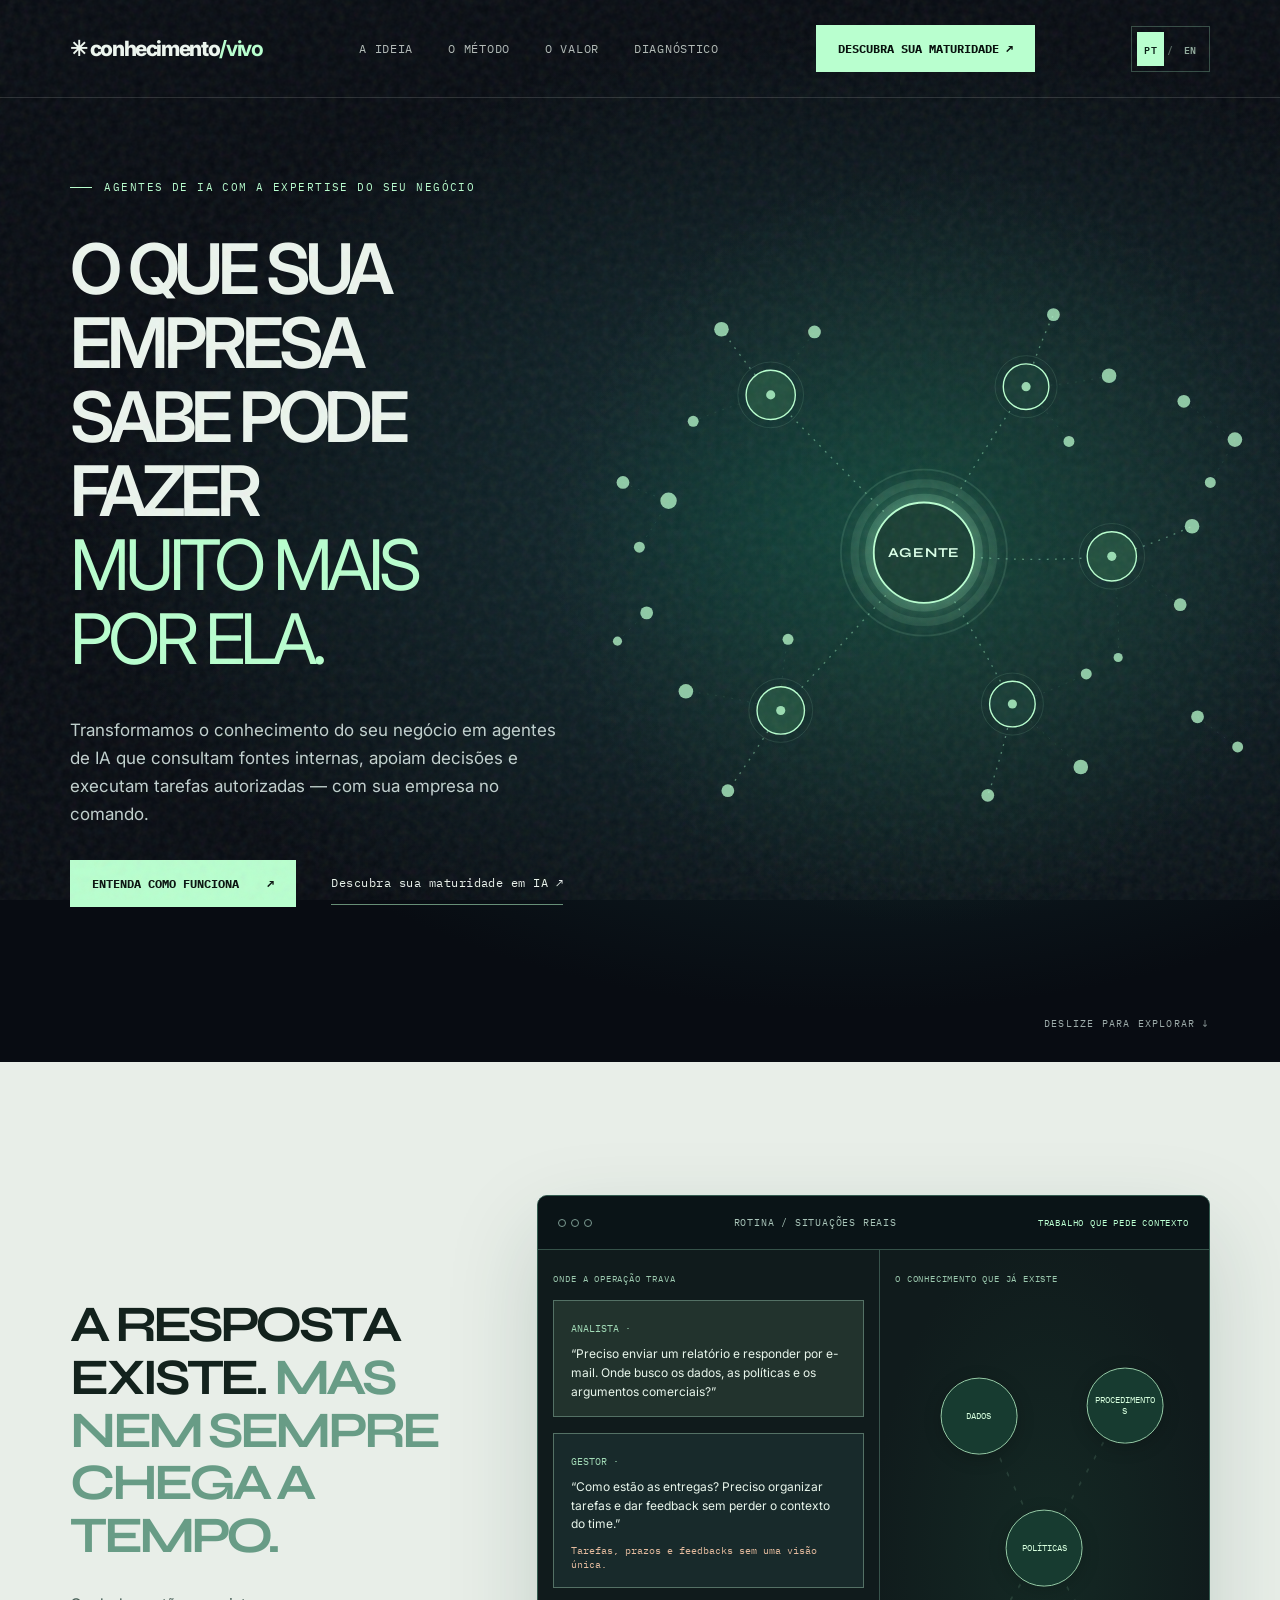
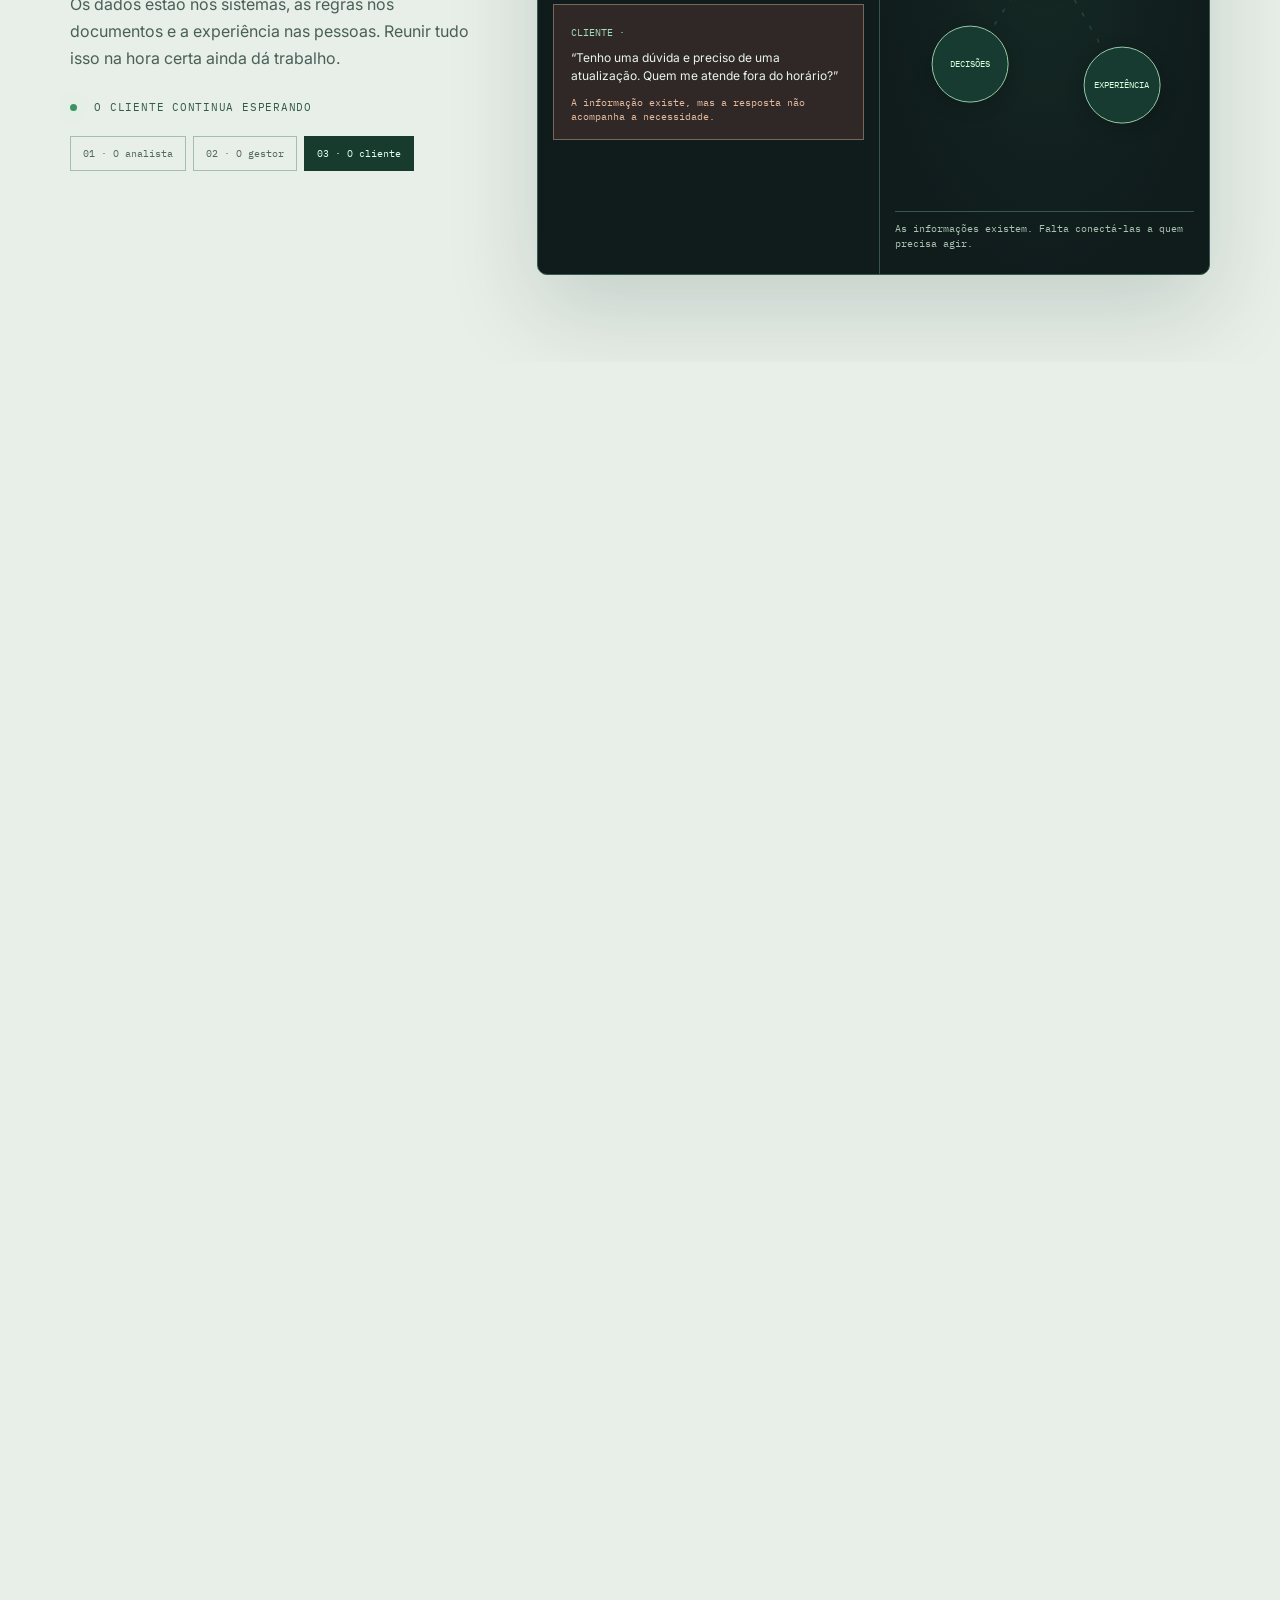
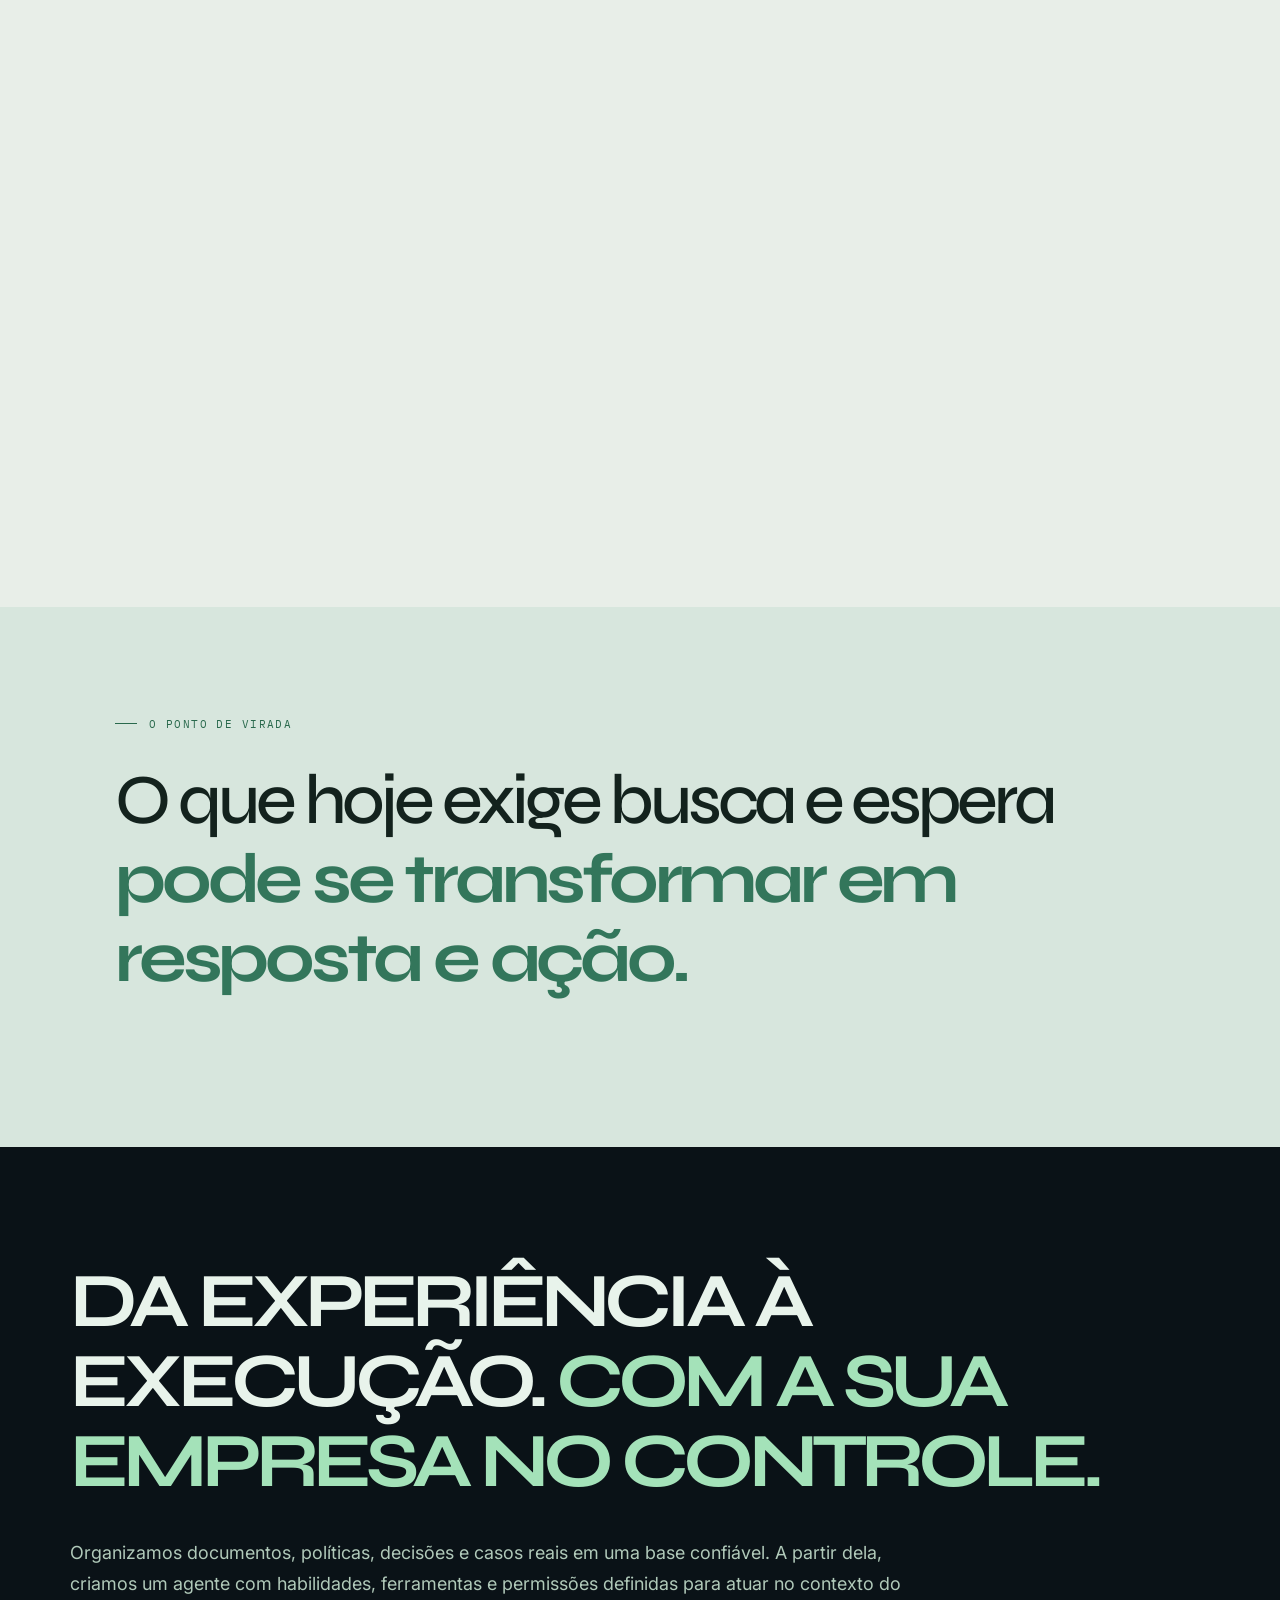
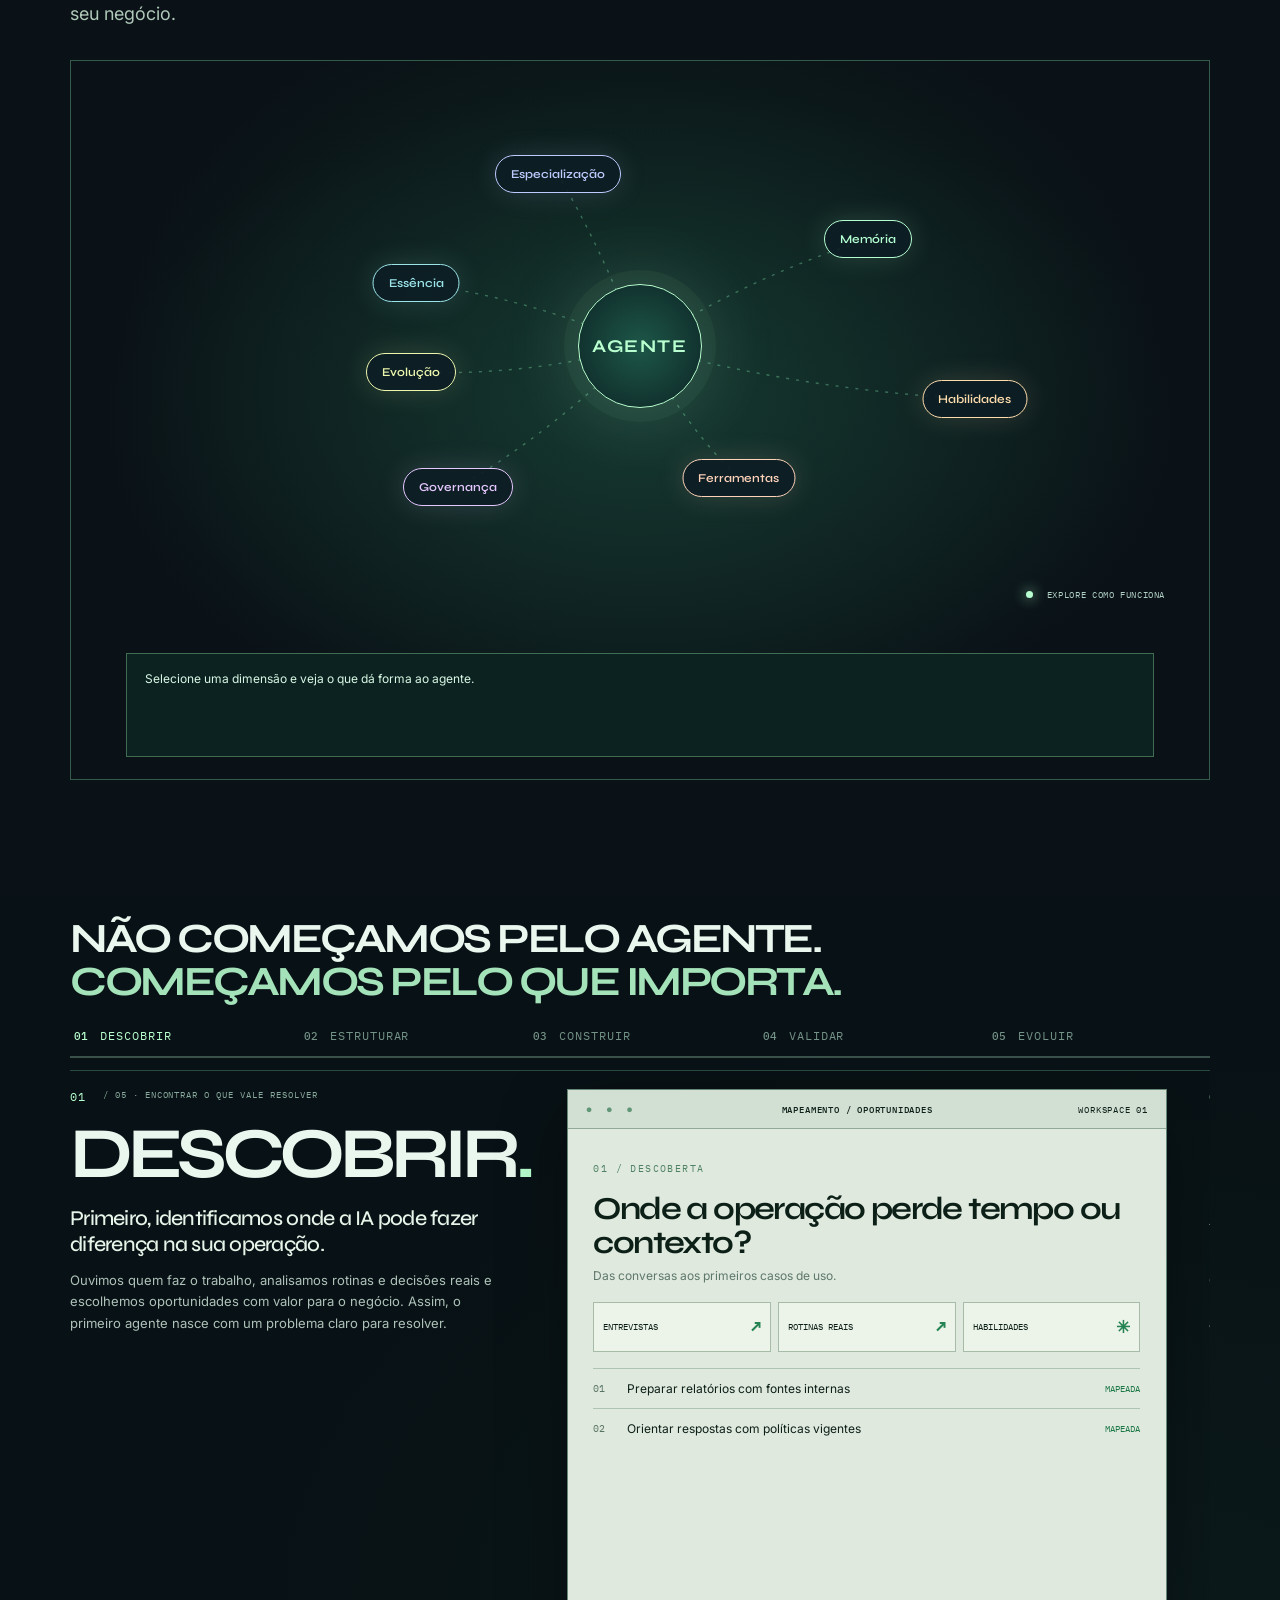
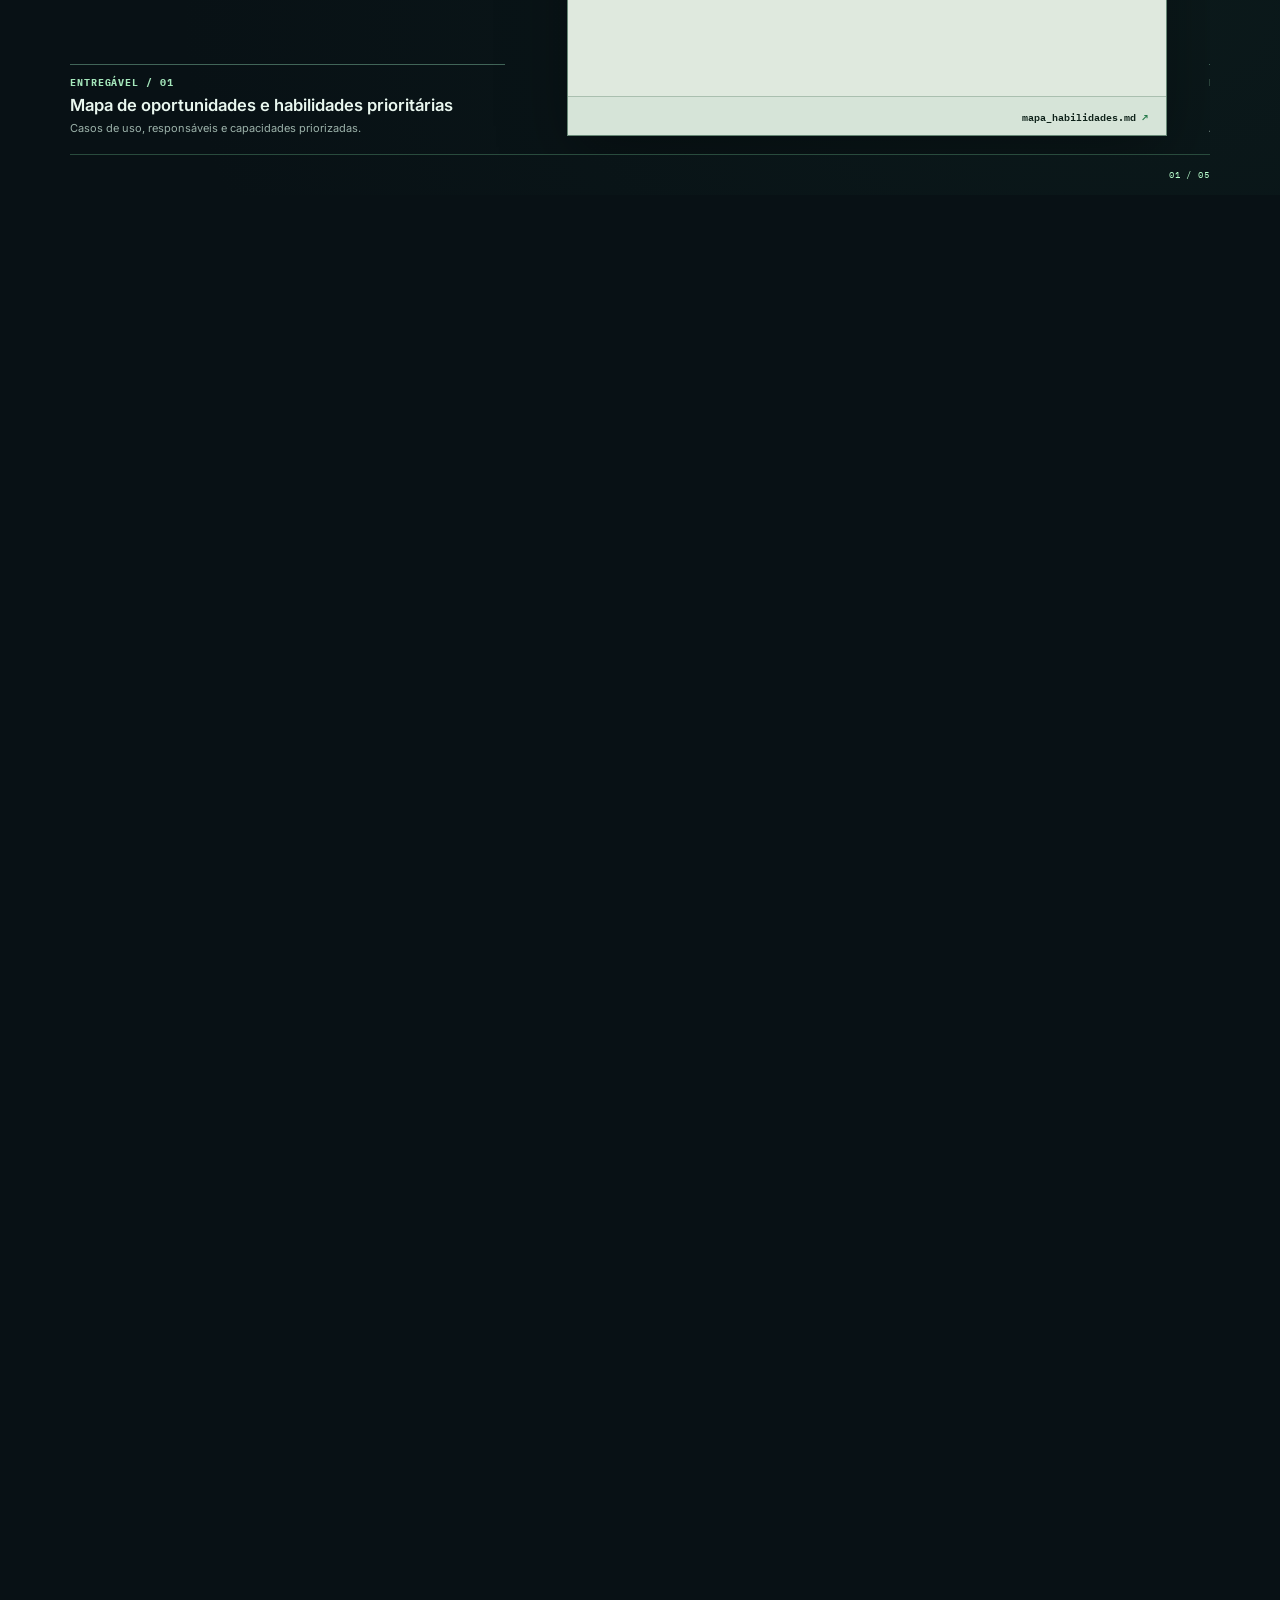
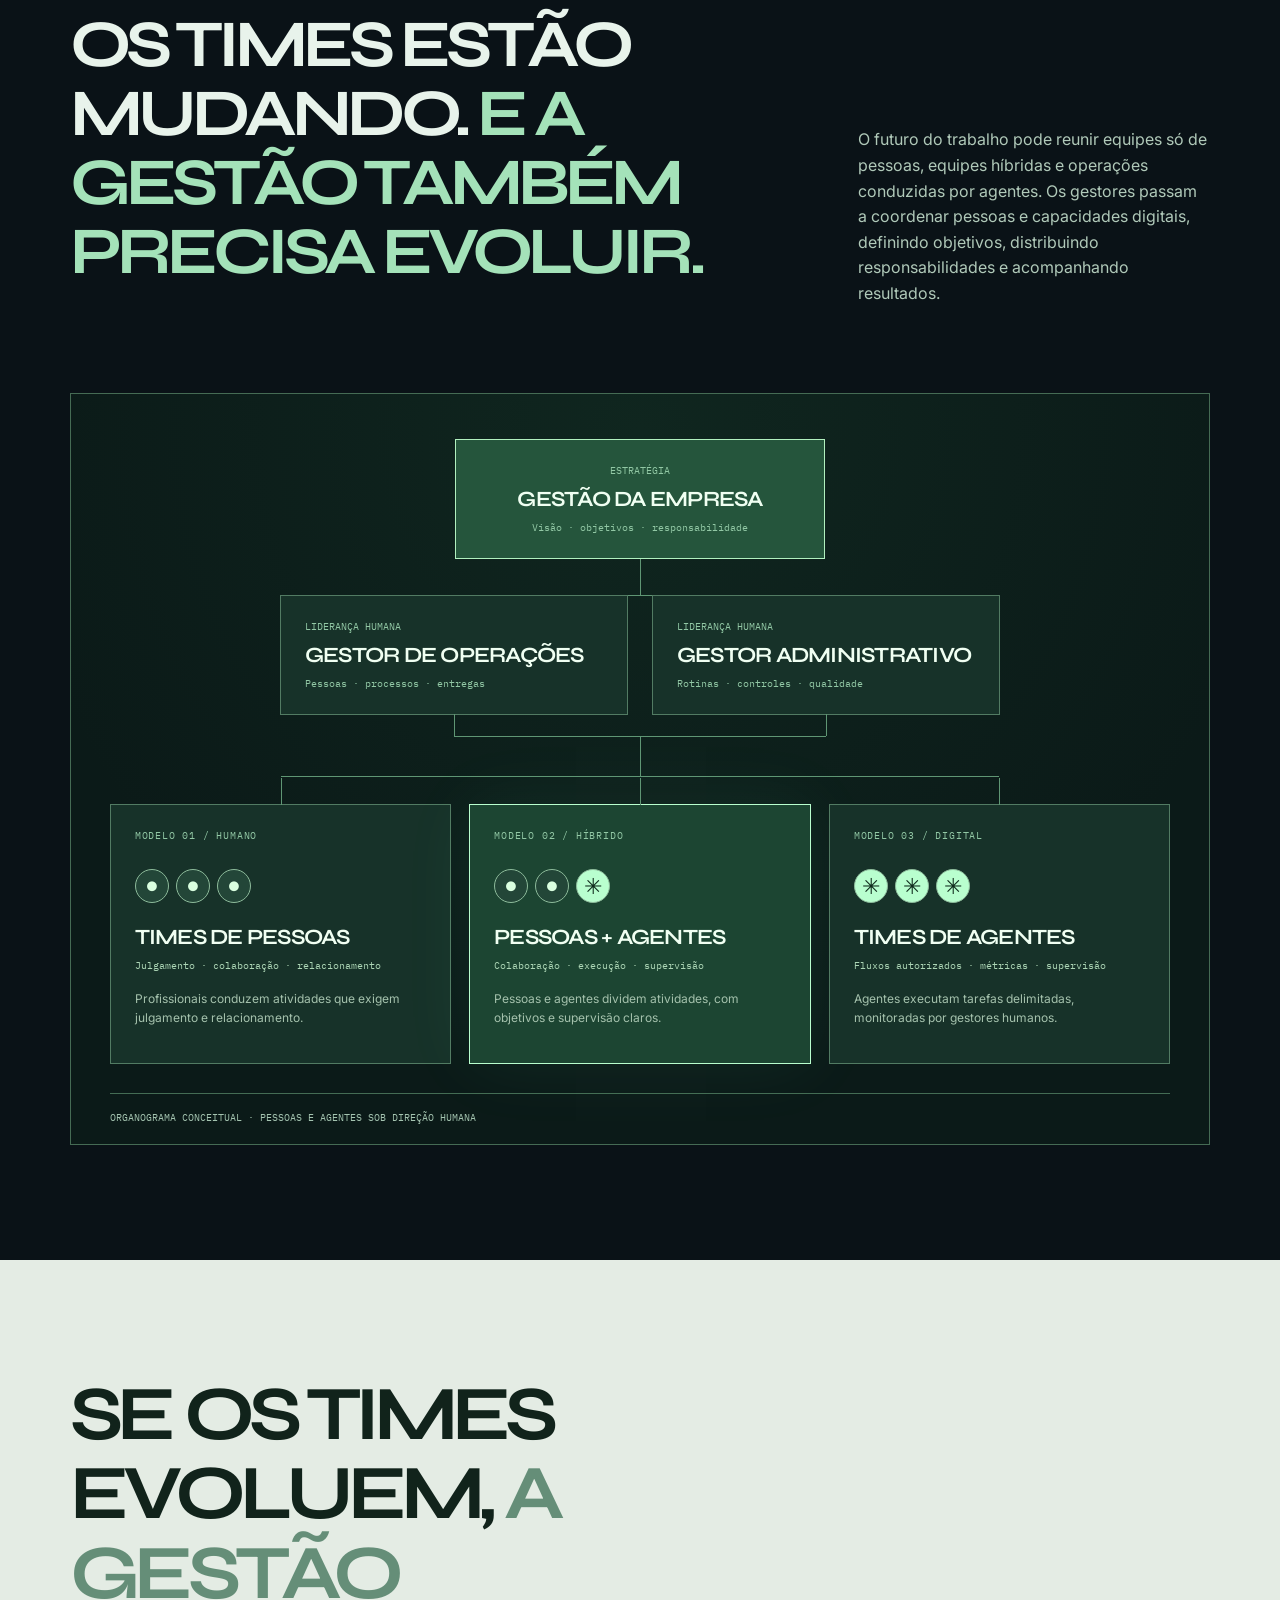
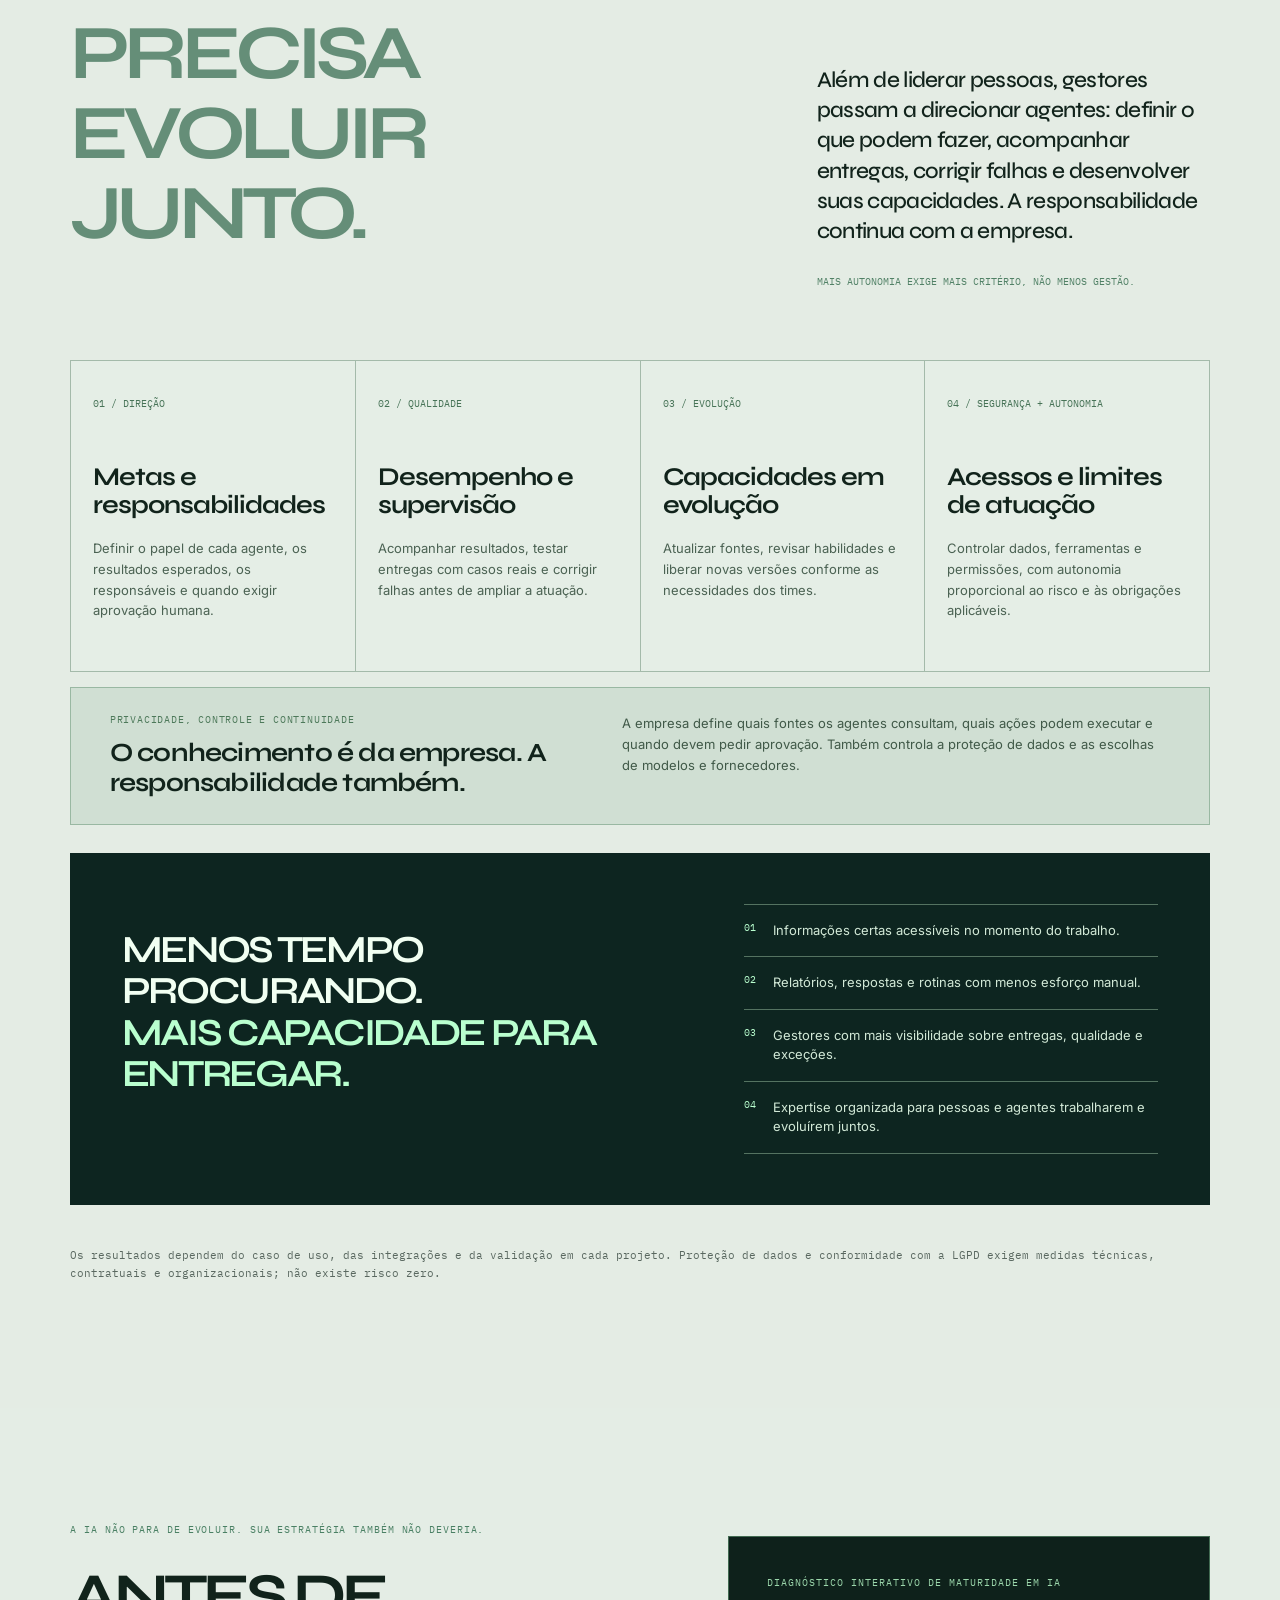
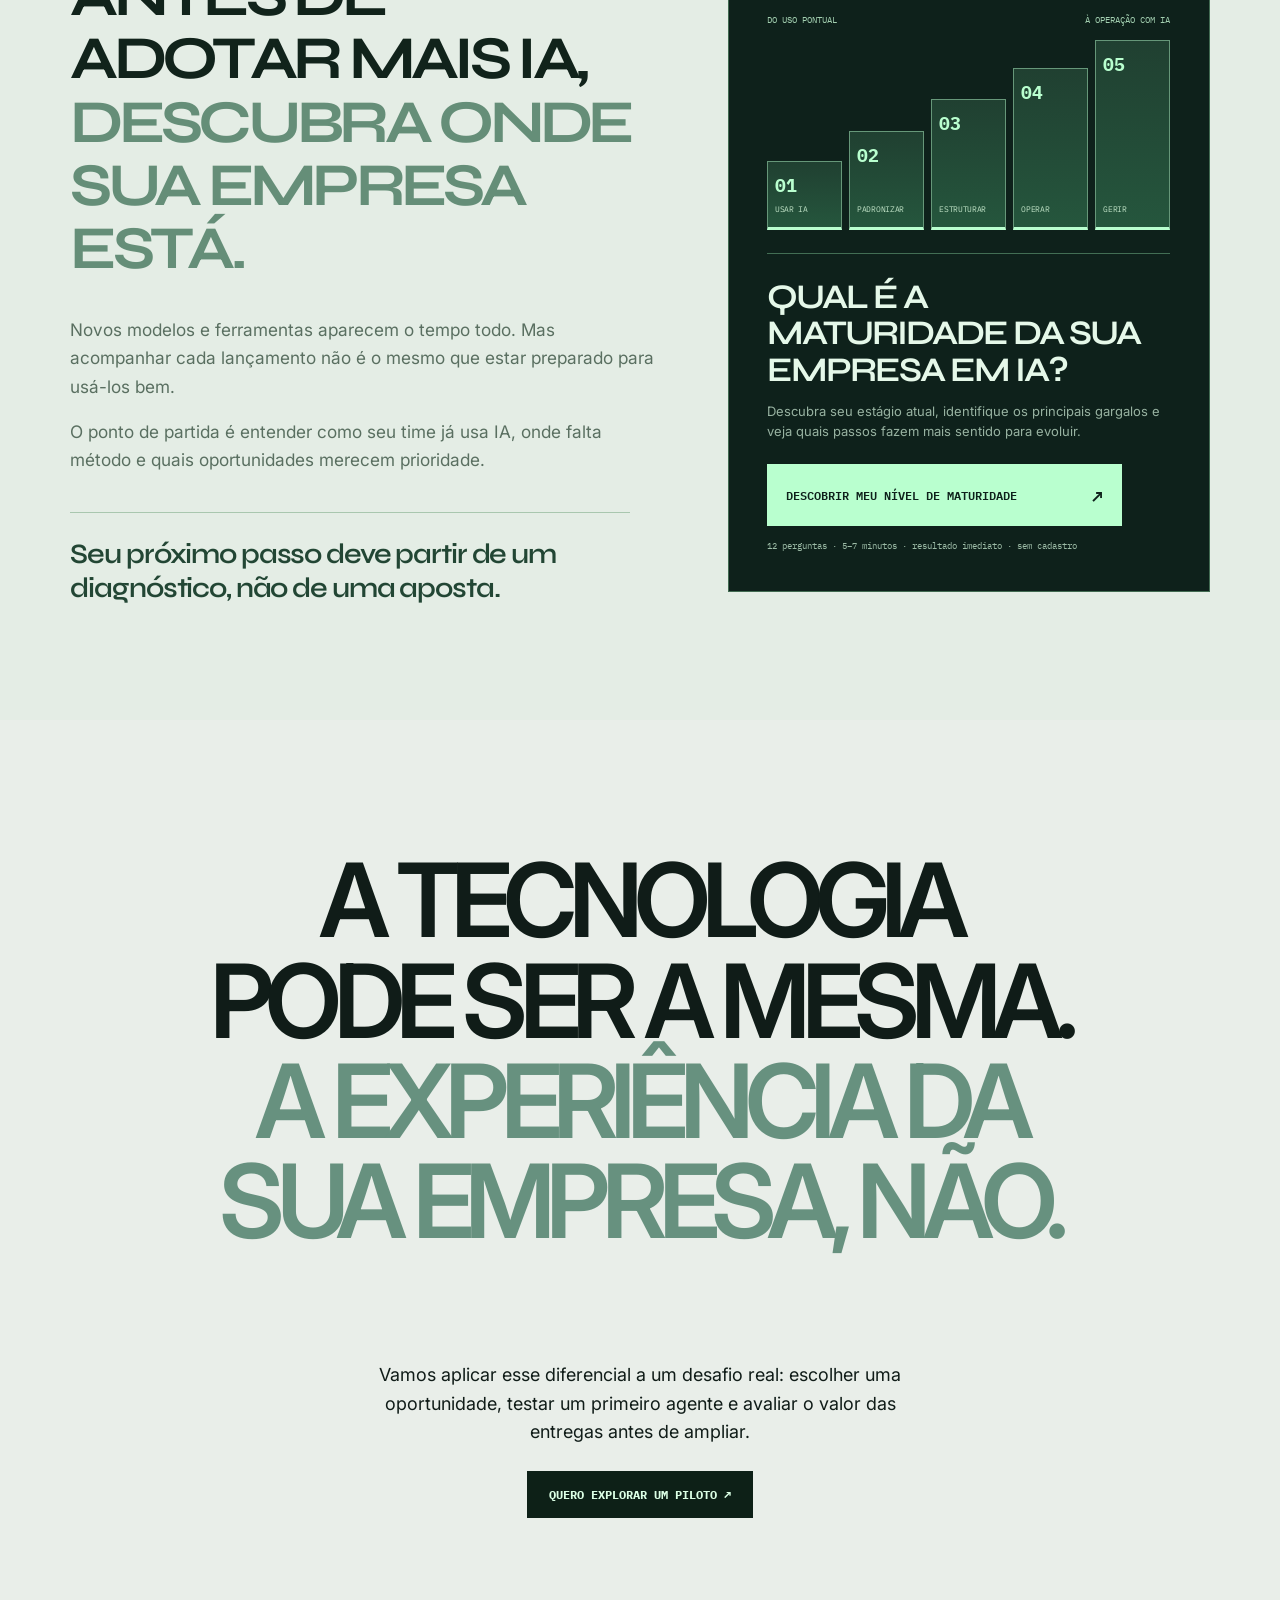
==== commit a4ab1fa4: "i18n: add accessible PT/EN header and alternate-language metadata to landing" ====
--- a/index.html
+++ b/index.html
@@ -482,8 +482,18 @@
   .org-teams .org-team::before{display:none}
   .org-teams .org-team{z-index:1}
 }
-</style></head><body>
-<div class="grain" aria-hidden="true"></div><header class="nav"><a href="#inicio" class="mark" aria-label="Conhecimento Vivo, início">✳ conhecimento<b>/vivo</b></a><nav class="navlinks" id="navlinks" aria-label="Menu principal"><a href="#ideia">A ideia</a><a href="#metodo">O método</a><a href="#aplicacoes">O valor</a><a href="#diagnostico">Diagnóstico</a></nav><a class="action" href="#diagnostico">Descubra sua maturidade ↗</a><button class="hamburger" id="menuToggle" type="button" aria-label="Abrir menu" aria-expanded="false">☰</button></header>
+
+/* V15: language selector, deliberately isolated from the existing layout */
+.locale-switch{display:inline-flex;align-items:center;gap:3px;flex-shrink:0;padding:5px;border:1px solid #8ec9a855;color:#c7e7d3;font:600 10px var(--mono);letter-spacing:.03em;white-space:nowrap}
+.locale-switch a{display:inline-flex;align-items:center;justify-content:center;padding:8px 6px;min-width:27px;opacity:.72}
+.locale-switch a[aria-current="page"]{background:var(--a);color:#0c2119;opacity:1}
+.locale-switch a:hover{opacity:1}
+.locale-switch .separator{opacity:.38}
+@media(max-width:1100px){.navlinks{gap:clamp(10px,2vw,30px)}}
+@media(max-width:800px){.nav{gap:10px}.locale-switch{margin-left:auto}}
+@media(max-width:400px){.mark{font-size:17px}.nav{gap:6px}.locale-switch{padding:3px}.locale-switch a{padding:7px 4px}}
+</style><link rel="alternate" hreflang="pt-BR" href="index.html"><link rel="alternate" hreflang="en-GB" href="index-en.html"></head><body>
+<div class="grain" aria-hidden="true"></div><header class="nav"><a href="#inicio" class="mark" aria-label="Conhecimento Vivo, início">✳ conhecimento<b>/vivo</b></a><nav class="navlinks" id="navlinks" aria-label="Menu principal"><a href="#ideia">A ideia</a><a href="#metodo">O método</a><a href="#aplicacoes">O valor</a><a href="#diagnostico">Diagnóstico</a></nav><a class="action" href="#diagnostico">Descubra sua maturidade ↗</a><div class="locale-switch" role="group" aria-label="Idioma do site"><a href="index.html" lang="pt-BR" hreflang="pt-BR" aria-current="page" aria-label="Português (Brasil)">PT</a><span class="separator" aria-hidden="true">/</span><a href="index-en.html" lang="en-GB" hreflang="en-GB" aria-label="English (United Kingdom)">EN</a></div><button class="hamburger" id="menuToggle" type="button" aria-label="Abrir menu" aria-expanded="false">☰</button></header>
 <main><section class="hero" id="inicio"><div class="art-graph" id="artGraph" aria-label="Constelação abstrata de conexões que representa a arquitetura de um agente"><svg id="artGraphSvg" viewBox="0 0 800 760" role="img" aria-label="Um núcleo de agente conectado a uma rede complexa de capacidades sem rótulos"></svg></div><div class="hero-content"><div class="eyebrow">AGENTES DE IA COM A EXPERTISE DO SEU NEGÓCIO</div><h1>O QUE SUA EMPRESA<br>SABE PODE FAZER<br><em>MUITO MAIS<br>POR ELA.</em></h1><p class="hero-copy">Transformamos o conhecimento do seu negócio em agentes de IA que consultam fontes internas, apoiam decisões e executam tarefas autorizadas — com sua empresa no comando.</p><div class="hero-actions"><a class="primary" href="#ideia">Entenda como funciona <span>↗</span></a><a class="underlink" href="#diagnostico">Descubra sua maturidade em IA ↗</a></div></div><div class="hero-footer"><span>DESLIZE PARA EXPLORAR ↓</span></div></section>
 <section class="decision-story" id="ideia" aria-labelledby="decision-title">
 <div class="decision-stage">
